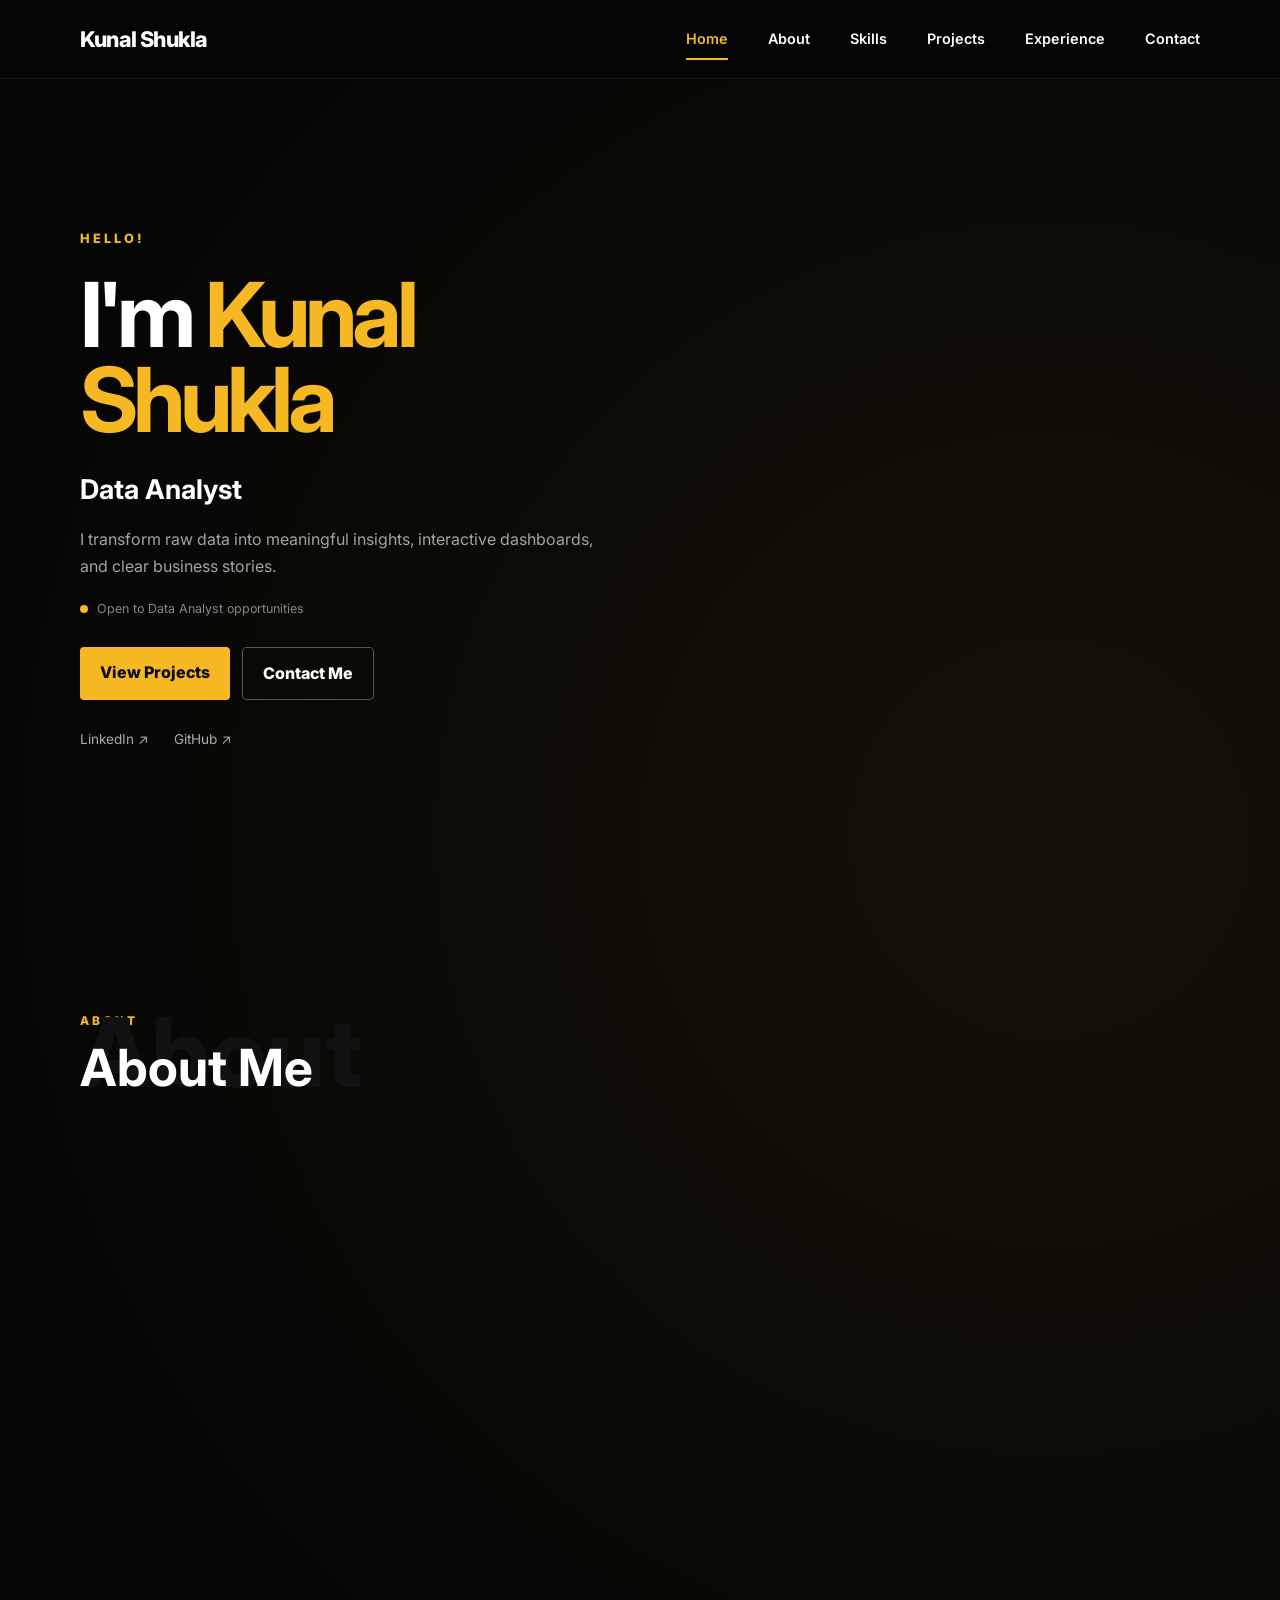
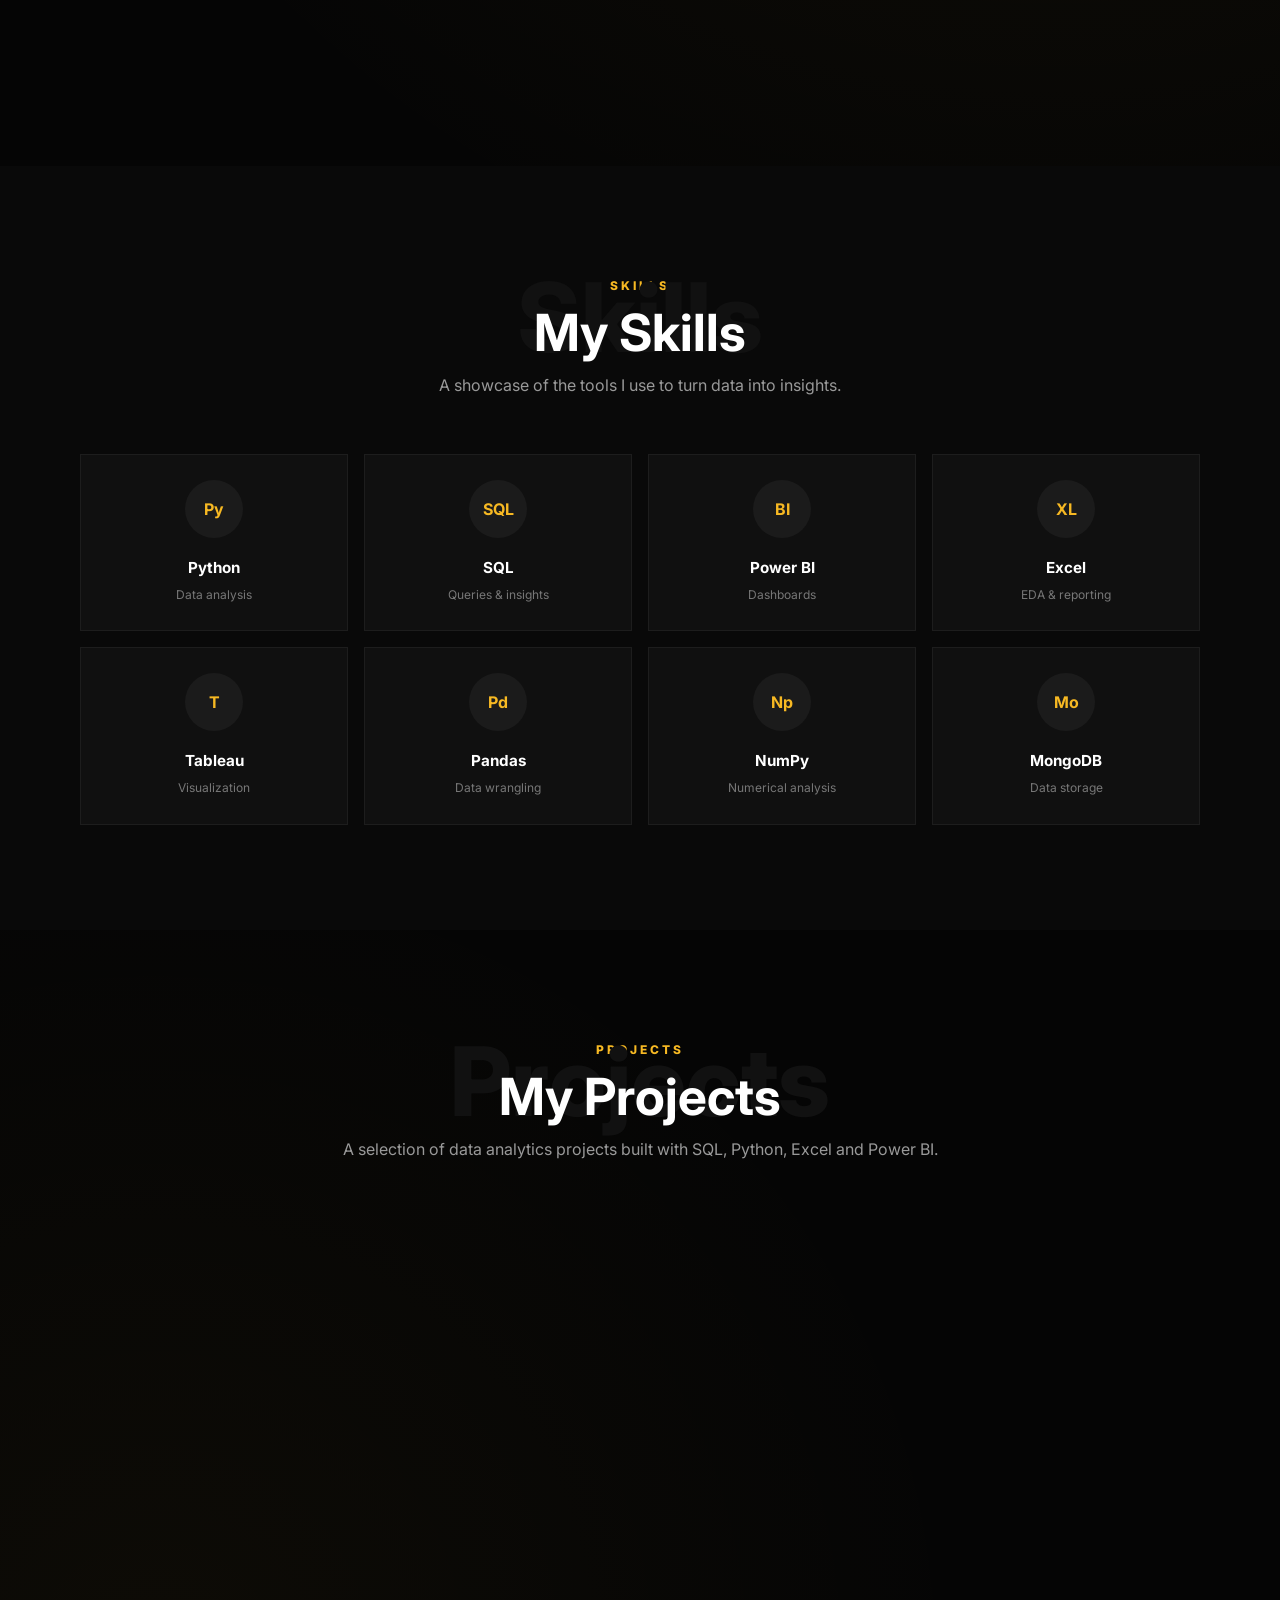
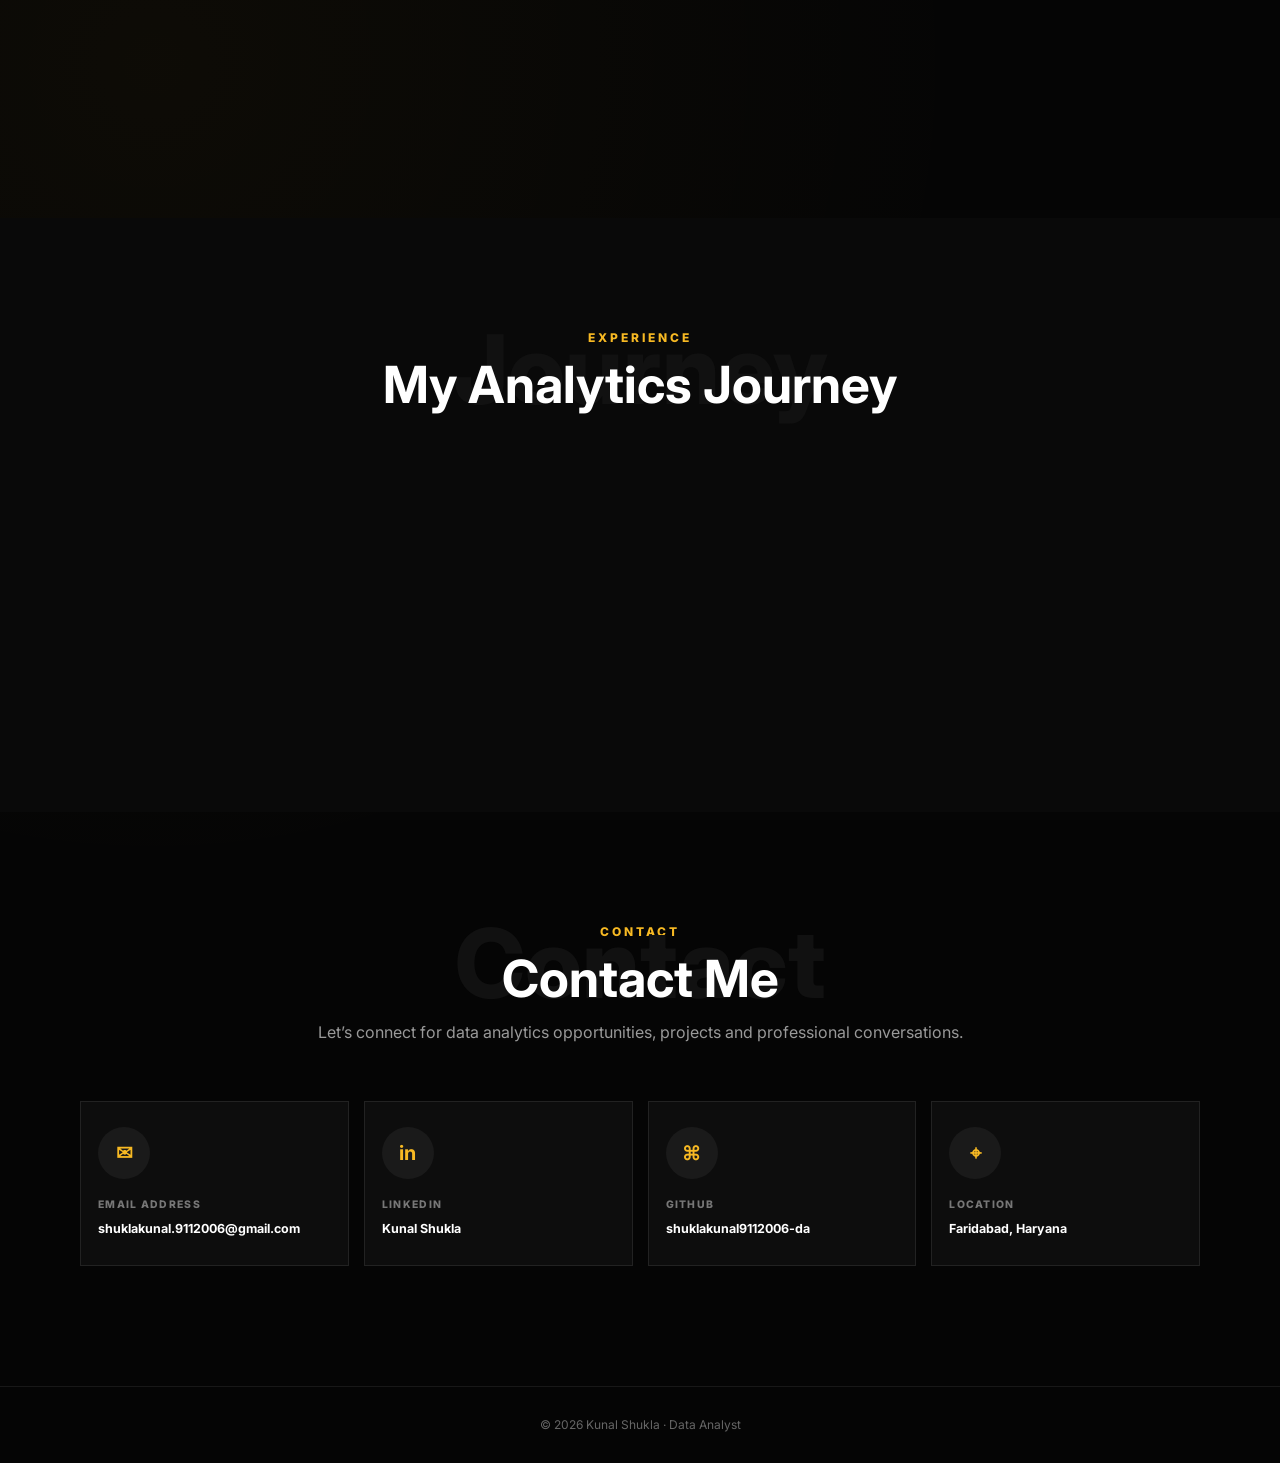
==== index.html @ 8d65b748 "Update index.html" ====
<!DOCTYPE html>
<html lang="en">
<head>
  <meta charset="UTF-8">
  <meta name="viewport" content="width=device-width, initial-scale=1.0">
  <meta name="description" content="Kunal Shukla — Data Analyst Portfolio">
  <title>Kunal Shukla | Data Analyst</title>
  <link rel="preconnect" href="https://fonts.googleapis.com">
  <link rel="preconnect" href="https://fonts.gstatic.com" crossorigin>
  <link href="https://fonts.googleapis.com/css2?family=Inter:wght@400;500;600;700;800&display=swap" rel="stylesheet">
  <link rel="stylesheet" href="style.css">
</head>
<body>
<header class="header">
  <div class="container nav">
    <a class="logo" href="#home">Kunal Shukla</a>
    <button class="menu" aria-label="Open navigation">☰</button>
    <nav class="nav-links">
      <a class="active" href="#home">Home</a>
      <a href="#about">About</a>
      <a href="#skills">Skills</a>
      <a href="#projects">Projects</a>
      <a href="#experience">Experience</a>
      <a href="#contact">Contact</a>
    </nav>
  </div>
</header>

<main>
<section id="home" class="hero">
  <div class="container hero-grid">
    <div class="hero-copy reveal">
      <p class="hello">HELLO!</p>
      <h1>I'm <span>Kunal<br>Shukla</span></h1>
      <h2>Data Analyst</h2>
      <p class="hero-text">I transform raw data into meaningful insights, interactive dashboards, and clear business stories.</p><div class="availability"><i></i> Open to Data Analyst opportunities</div>
      <div class="buttons">
        <a class="btn" href="#projects">View Projects</a>
        <a class="btn ghost" href="#contact">Contact Me</a>
      </div>
      <div class="quick-links">
        <a href="https://www.linkedin.com/in/kunal-shukla-data-analyst" target="_blank" rel="noopener">LinkedIn ↗</a>
        <a href="https://github.com/shuklakunal9112006-da" target="_blank" rel="noopener">GitHub ↗</a>
      </div>
    </div>
    <div class="hero-visual reveal" aria-label="Data analytics visual">
      <div class="analytics-board">
        <div class="board-top"><span>DATA INSIGHTS</span><b>2026</b></div>
        <div class="mini-kpis">
          <div><small>Projects</small><strong>03</strong></div>
          <div><small>Tools</small><strong>08+</strong></div>
          <div><small>Focus</small><strong>Data</strong></div>
        </div>
        <div class="chart-area">
          <div class="bars"><i style="height:42%"></i><i style="height:62%"></i><i style="height:50%"></i><i style="height:78%"></i><i style="height:92%"></i><i style="height:70%"></i></div>
          <div class="line-chart"><span></span><span></span><span></span><span></span><span></span></div>
        </div>
        <div class="board-footer"><span>SQL</span><span>Power BI</span><span>Python</span><span>Excel</span></div>
      </div>
      <div class="floating-card card-sql"><b>SQL</b><small>Analysis</small></div>
      <div class="floating-card card-bi"><b>Power BI</b><small>Dashboards</small></div>
      <div class="floating-card card-python"><b>Python</b><small>Pandas</small></div>
    </div>
  </div>
</section>



<section id="about" class="section about">
  <div class="container">
    <div class="section-title">
      <span>ABOUT</span>
      <h2>About Me</h2>
      <div class="ghost-title">About</div>
    </div>
    <div class="about-grid">
      <div class="about-photo reveal"><img src="profile.jpg" alt="Kunal Shukla"></div>
      <div class="about-copy reveal">
        <p>I’m a <strong>Data Analyst</strong> who enjoys digging into datasets, finding patterns, and turning numbers into clear, meaningful stories.</p>
        <p>I work with <strong>Python, SQL, Excel, Power BI and Tableau</strong> to clean data, perform analysis, build dashboards, and communicate insights.</p>
        <p>I’m currently pursuing a <strong>BCA from IGNOU</strong> and strengthening my analytics skills through practical projects, internship work, and continuous learning.</p>
        <div class="about-stats">
          <div><strong>8+</strong><span>Analytics Tools</span></div>
          <div><strong>3</strong><span>Featured Projects</span></div>
          <div><strong>2025</strong><span>BCA Started</span></div>
        </div>
      </div>
    </div>
  </div>
</section>

<section id="skills" class="section dark-section">
  <div class="container">
    <div class="section-title center">
      <span>SKILLS</span>
      <h2>My Skills</h2>
      <div class="ghost-title">Skills</div>
      <p>A showcase of the tools I use to turn data into insights.</p>
    </div>
    <div class="skills-grid">
      <div class="skill"><b>Py</b><h3>Python</h3><p>Data analysis</p></div>
      <div class="skill"><b>SQL</b><h3>SQL</h3><p>Queries & insights</p></div>
      <div class="skill"><b>BI</b><h3>Power BI</h3><p>Dashboards</p></div>
      <div class="skill"><b>XL</b><h3>Excel</h3><p>EDA & reporting</p></div>
      <div class="skill"><b>T</b><h3>Tableau</h3><p>Visualization</p></div>
      <div class="skill"><b>Pd</b><h3>Pandas</h3><p>Data wrangling</p></div>
      <div class="skill"><b>Np</b><h3>NumPy</h3><p>Numerical analysis</p></div>
      <div class="skill"><b>Mo</b><h3>MongoDB</h3><p>Data storage</p></div>
    </div>
  </div>
</section>



<section id="projects" class="section projects">
  <div class="container">
    <div class="section-title center">
      <span>PROJECTS</span>
      <h2>My Projects</h2>
      <div class="ghost-title">Projects</div>
      <p>A selection of data analytics projects built with SQL, Python, Excel and Power BI.</p>
    </div>
    <div class="projects-grid">
      <article class="project reveal">
        <div class="project-number">01</div>
        <div class="project-thumb netflix"><span>NETFLIX<br><small>CONTENT ANALYTICS</small></span></div>
        <div class="project-content">
          <p class="project-type">POWER BI · PYTHON</p>
          <h3>Netflix Content Analytics Dashboard</h3>
          <p>Interactive dashboard exploring content types, genres, countries, release patterns and catalogue trends.</p>
          <div class="tags"><span>Power BI</span><span>Python</span><span>Pandas</span></div>
          <a href="https://github.com/shuklakunal9112006-da/Netflix-Content-Analytics" target="_blank" rel="noopener">View Project ↗</a>
        </div>
      </article>
      <article class="project reveal">
        <div class="project-number">02</div>
        <div class="project-thumb zomato"><span>ZOMATO<br><small>SQL ANALYSIS</small></span></div>
        <div class="project-content">
          <p class="project-type">SQL · DATA ANALYSIS</p>
          <h3>Zomato SQL Data Analysis</h3>
          <p>Business-focused SQL analysis of restaurant data covering ratings, pricing, cuisines and other useful patterns.</p>
          <div class="tags"><span>SQL</span><span>MySQL</span><span>EDA</span></div>
          <a href="https://github.com/shuklakunal9112006-da/Zomato-SQL-Data-Analysis" target="_blank" rel="noopener">View Project ↗</a>
        </div>
      </article>
      <article class="project reveal">
        <div class="project-number">03</div>
        <div class="project-thumb anomaly"><span>ANOMALY<br><small>DETECTION SYSTEM</small></span></div>
        <div class="project-content">
          <p class="project-type">PYTHON · ANALYTICS</p>
          <h3>Business Anomaly Detection & Alert System</h3>
          <p>A practical analytics concept for identifying unusual business signals and highlighting areas that need investigation.</p>
          <div class="tags"><span>Python</span><span>Pandas</span><span>NumPy</span></div>
          <span class="coming">GitHub link coming soon</span>
        </div>
      </article>
    </div>
  </div>
</section>

<section id="experience" class="section experience">
  <div class="container">
    <div class="section-title center">
      <span>EXPERIENCE</span>
      <h2>My Analytics Journey</h2>
      <div class="ghost-title">Journey</div>
    </div>
    <div class="experience-card reveal">
      <div class="experience-top">
        <div>
          <p class="experience-label">DATA ANALYTICS INTERN · 2026</p>
          <h3>KultureHire</h3>
        </div>
        <span class="experience-badge">Internship</span>
      </div>
      <p>Worked on a Gen-Z career aspirations dataset and developed analysis outputs using Excel, pivot tables, SQL and executive dashboard techniques.</p>
      <div class="tags"><span>Data Cleaning</span><span>EDA</span><span>SQL</span><span>Excel</span><span>Dashboard</span></div>
    </div>
  </div>
</section>



<section id="contact" class="section contact">
  <div class="container">
    <div class="section-title center">
      <span>CONTACT</span>
      <h2>Contact Me</h2>
      <div class="ghost-title">Contact</div>
      <p>Let’s connect for data analytics opportunities, projects and professional conversations.</p>
    </div>
    <div class="contact-grid">
      <a class="contact-card" href="mailto:shuklakunal.9112006@gmail.com"><b>✉</b><span>EMAIL ADDRESS</span><strong>shuklakunal.9112006@gmail.com</strong></a>
      <a class="contact-card" href="https://www.linkedin.com/in/kunal-shukla-data-analyst" target="_blank" rel="noopener"><b>in</b><span>LINKEDIN</span><strong>Kunal Shukla</strong></a>
      <a class="contact-card" href="https://github.com/shuklakunal9112006-da" target="_blank" rel="noopener"><b>⌘</b><span>GITHUB</span><strong>shuklakunal9112006-da</strong></a>
      <div class="contact-card"><b>⌖</b><span>LOCATION</span><strong>Faridabad, Haryana</strong></div>
    </div>
  </div>
</section>
</main>

<footer><div class="container">© 2026 Kunal Shukla · Data Analyst</div></footer>
<script src="script.js"></script>
</body>
</html>
---- style.css ----
*{box-sizing:border-box;margin:0;padding:0}
:root{--black:#050505;--panel:#0d0d0d;--yellow:#f7b923;--white:#fff;--gray:#a3a3a3;--line:#242424;--max:1120px}
html{scroll-behavior:smooth}
body{font-family:Inter,Arial,sans-serif;background:var(--black);color:var(--white);line-height:1.7}
a{color:inherit;text-decoration:none}.container{width:min(92%,var(--max));margin:auto}
.header{position:sticky;top:0;z-index:50;background:rgba(5,5,5,.92);backdrop-filter:blur(12px);border-bottom:1px solid #151515}
.nav{height:78px;display:flex;align-items:center;justify-content:space-between}.logo{font-size:1.35rem;font-weight:800;letter-spacing:-.8px}.nav-links{display:flex;gap:40px;font-weight:600;font-size:.9rem}.nav-links a{padding:27px 0;position:relative}.nav-links a:hover,.nav-links a.active{color:var(--yellow)}.nav-links a.active:after{content:"";position:absolute;left:0;right:0;bottom:18px;height:2px;background:var(--yellow)}
.menu{display:none;background:none;color:#fff;border:0;font-size:1.6rem}
.hero{min-height:calc(100vh - 78px);display:flex;align-items:center;overflow:hidden}.hero-grid{display:grid;grid-template-columns:1fr 1fr;align-items:center;gap:55px}.hello{color:var(--yellow);letter-spacing:3px;font-weight:800;font-size:.8rem;margin-bottom:22px}.hero h1{font-size:clamp(3.5rem,7vw,6.4rem);line-height:.95;letter-spacing:-5px;margin-bottom:25px}.hero h1 span{color:var(--yellow)}.hero h2{font-size:1.7rem;margin-bottom:12px}.hero-text{color:var(--gray);max-width:550px;font-size:1rem}.buttons{display:flex;flex-wrap:wrap;gap:12px;margin:28px 0}.btn{background:var(--yellow);color:#080808;font-weight:800;padding:12px 20px;border-radius:4px}.btn.ghost{background:transparent;border:1px solid #555;color:#fff}.btn:hover{transform:translateY(-2px)}.quick-links{display:flex;gap:25px;color:#aaa;font-size:.85rem}.quick-links a:hover{color:var(--yellow)}
.hero-photo{position:relative;display:flex;justify-content:center}.photo-wrap{width:min(430px,85vw);height:550px;overflow:hidden;border-radius:3px;background:#161616;border:1px solid #222}.photo-wrap img{width:100%;height:100%;object-fit:cover;object-position:center top;filter:saturate(.95)}.data-badge{position:absolute;background:#161616;border:1px solid #333;padding:13px 18px;font-weight:800;color:var(--yellow);box-shadow:0 12px 30px #000;font-size:.9rem}.data-badge small{color:#bbb;font-weight:500}.badge-one{left:2%;bottom:13%}.badge-two{right:2%;top:13%}
.section{padding:105px 0}.dark-section{background:#090909}.section-title{position:relative;margin-bottom:55px}.section-title>span{font-size:.75rem;letter-spacing:3px;font-weight:800;color:var(--yellow)}.section-title h2{font-size:clamp(2.2rem,4vw,3.4rem);line-height:1.1;position:relative;z-index:2;margin-top:6px}.section-title p{color:#999;max-width:700px;margin:12px auto 0}.ghost-title{position:absolute;left:0;top:8px;font-size:6rem;line-height:.8;font-weight:800;color:#111;z-index:1;user-select:none}.center{text-align:center}.center .ghost-title{left:50%;transform:translateX(-50%)}
.about-grid{display:grid;grid-template-columns:430px 1fr;gap:75px;align-items:center}.about-photo{height:510px;overflow:hidden;background:#111;border:1px solid #222}.about-photo img{width:100%;height:100%;object-fit:cover;object-position:center top}.about-copy p{color:#aaa;margin-bottom:19px;font-size:1rem}.about-copy strong{color:#fff}.about-stats{display:flex;gap:15px;margin-top:30px}.about-stats div{border-left:2px solid var(--yellow);padding:4px 20px}.about-stats strong{display:block;font-size:1.6rem;color:var(--yellow)}.about-stats span{font-size:.72rem;color:#999}
.skills-grid{display:grid;grid-template-columns:repeat(4,1fr);gap:16px}.skill{background:#101010;border:1px solid #1d1d1d;padding:25px 18px;text-align:center;transition:.2s}.skill:hover{border-color:var(--yellow);transform:translateY(-4px)}.skill b{display:grid;place-items:center;width:58px;height:58px;margin:0 auto 17px;background:#1b1b1b;border-radius:50%;color:var(--yellow);font-size:1rem}.skill h3{font-size:.95rem}.skill p{color:#777;font-size:.75rem;margin-top:4px}
.projects-grid{display:grid;grid-template-columns:repeat(3,1fr);gap:22px}.project{background:#0c0c0c;border:1px solid #202020;position:relative;overflow:hidden;transition:.2s}.project:hover{border-color:#444;transform:translateY(-5px)}.project-number{position:absolute;z-index:2;right:14px;top:12px;color:#ddd;font-weight:800;font-size:.75rem}.project-thumb{height:205px;display:grid;place-items:center;text-align:center;font-size:1.5rem;font-weight:800;letter-spacing:2px}.project-thumb small{font-size:.65rem;letter-spacing:1px}.netflix{background:linear-gradient(135deg,#181818,#5b5b5b)}.zomato{background:linear-gradient(135deg,#252525,#777)}.anomaly{background:linear-gradient(135deg,#111,#444)}.project-content{padding:24px}.project-type{font-size:.65rem;color:var(--yellow);letter-spacing:1.5px;font-weight:800}.project-content h3{font-size:1.15rem;line-height:1.35;margin:8px 0}.project-content>p:not(.project-type){font-size:.82rem;color:#999}.tags{display:flex;gap:7px;flex-wrap:wrap;margin:17px 0}.tags span{font-size:.65rem;border:1px solid #333;color:#bbb;padding:4px 8px}.project-content>a,.coming{font-size:.8rem;font-weight:800;color:var(--yellow)}.coming{color:#777}
.narrow{max-width:850px}.experience{background:#090909}.experience-card{border:1px solid #242424;background:#0d0d0d;padding:30px}.experience-top{display:flex;justify-content:space-between;align-items:flex-start;gap:20px}.experience-label{color:var(--yellow);font-size:.68rem;letter-spacing:1.5px;font-weight:800;margin:0}.experience-card h3{font-size:1.6rem;margin:12px 0 5px}.experience-card p{color:#999}.experience-badge{color:var(--yellow);border:1px solid #4a3b16;padding:7px 11px;font-size:.68rem;font-weight:800;white-space:nowrap}.experience-card .tags{margin-bottom:0}
.contact{padding-bottom:120px}.contact-grid{display:grid;grid-template-columns:repeat(4,1fr);gap:15px}.contact-card{background:#0d0d0d;border:1px solid #222;padding:25px 17px;min-height:155px}.contact-card:hover{border-color:var(--yellow)}.contact-card b{display:grid;place-items:center;width:52px;height:52px;border-radius:50%;background:#1a1a1a;color:var(--yellow);font-size:1.25rem;margin-bottom:17px}.contact-card span{display:block;font-size:.65rem;letter-spacing:1.3px;color:#777;font-weight:800}.contact-card strong{display:block;font-size:.78rem;margin-top:5px;word-break:break-word}
footer{border-top:1px solid #181818;padding:28px 0;color:#666;font-size:.75rem;text-align:center}
.reveal{opacity:0;transform:translateY(18px);transition:.6s ease}.reveal.show{opacity:1;transform:none}
@media(max-width:900px){.nav-links{display:none}.menu{display:block}.nav.open .nav-links{display:flex;position:absolute;left:4%;right:4%;top:78px;background:#0b0b0b;border:1px solid #222;padding:18px;flex-direction:column;gap:10px}.nav.open .nav-links a{padding:5px}.nav.open .nav-links a.active:after{display:none}.hero-grid,.about-grid{grid-template-columns:1fr;gap:45px}.hero{padding:65px 0}.hero-photo{order:-1}.photo-wrap{height:470px;width:350px}.skills-grid{grid-template-columns:repeat(2,1fr)}.projects-grid{grid-template-columns:1fr}.contact-grid{grid-template-columns:repeat(2,1fr)}.about-photo{max-width:430px}}
@media(max-width:520px){.section{padding:75px 0}.hero h1{font-size:3.6rem;letter-spacing:-3px}.photo-wrap{width:100%;height:430px}.data-badge{display:none}.skills-grid{grid-template-columns:1fr 1fr}.contact-grid{grid-template-columns:1fr}.ghost-title{font-size:4rem}.about-stats{gap:4px}.about-stats div{padding:4px 10px}}


/* ===== Professional motion & animation ===== */
body{
  background:
    radial-gradient(circle at 82% 18%, rgba(247,185,35,.07), transparent 28%),
    radial-gradient(circle at 12% 70%, rgba(247,185,35,.035), transparent 24%),
    var(--black);
}
body:before{
  content:"";
  position:fixed;
  inset:0;
  pointer-events:none;
  z-index:-1;
  opacity:.18;
  background-image:linear-gradient(rgba(255,255,255,.018) 1px,transparent 1px),
                   linear-gradient(90deg,rgba(255,255,255,.018) 1px,transparent 1px);
  background-size:55px 55px;
  mask-image:linear-gradient(to bottom,black,transparent 80%);
}
.header{transition:box-shadow .35s ease,background .35s ease}
.header.scrolled{box-shadow:0 8px 35px rgba(0,0,0,.35);background:rgba(5,5,5,.97)}
.logo{transition:transform .25s ease,color .25s ease}
.logo:hover{color:var(--yellow);transform:translateY(-1px)}

.hero-copy{animation:heroIn .85s cubic-bezier(.2,.7,.2,1) both}
.hero-photo{animation:heroPhotoIn 1s .12s cubic-bezier(.2,.7,.2,1) both}
.photo-wrap{
  box-shadow:0 0 0 1px rgba(247,185,35,.03),0 30px 80px rgba(0,0,0,.5);
  animation:photoFloat 6s ease-in-out infinite;
}
.photo-wrap:after{
  content:"";
  position:absolute;
  inset:0;
  pointer-events:none;
  background:linear-gradient(115deg,transparent 35%,rgba(255,255,255,.08) 48%,transparent 61%);
  transform:translateX(-120%);
  animation:photoShine 7s ease-in-out infinite;
}
.hero-photo{position:relative}
.data-badge{animation:badgeFloat 4s ease-in-out infinite}
.badge-two{animation-delay:-1.8s}

.btn{transition:transform .25s ease,box-shadow .25s ease,background .25s ease}
.btn:hover{box-shadow:0 12px 30px rgba(247,185,35,.16);transform:translateY(-3px)}
.btn.ghost:hover{box-shadow:none;border-color:var(--yellow);color:var(--yellow)}

.section-title h2{transition:letter-spacing .35s ease}
.section:hover .section-title h2{letter-spacing:.2px}
.ghost-title{transition:transform .7s ease,opacity .7s ease}
.section:hover .ghost-title{transform:translateX(7px)}
.center .ghost-title{transition:transform .7s ease,opacity .7s ease}
.center:hover .ghost-title{transform:translateX(-50%) scale(1.025)}

.skill,.project,.contact-card,.experience-card{
  transition:transform .3s cubic-bezier(.2,.7,.2,1),border-color .3s ease,box-shadow .3s ease;
}
.skill:hover,.project:hover,.contact-card:hover{
  box-shadow:0 18px 45px rgba(0,0,0,.28);
}
.skill b{
  transition:transform .3s ease,background .3s ease;
}
.skill:hover b{transform:rotate(-5deg) scale(1.08);background:#202020}
.project-thumb{position:relative;overflow:hidden}
.project-thumb:after{
  content:"";
  position:absolute;
  top:0;left:-80%;width:45%;height:100%;
  background:linear-gradient(90deg,transparent,rgba(255,255,255,.08),transparent);
  transform:skewX(-18deg);
  transition:left .7s ease;
}
.project:hover .project-thumb:after{left:135%}
.tags span{transition:border-color .25s ease,color .25s ease,transform .25s ease}
.project:hover .tags span{border-color:#555;color:#fff}
.contact-card b{transition:transform .3s ease,background .3s ease}
.contact-card:hover b{transform:translateY(-4px) scale(1.06);background:#222}

.quick-links a{transition:color .25s ease,transform .25s ease}
.quick-links a:hover{transform:translateY(-2px)}

@keyframes heroIn{
  from{opacity:0;transform:translateY(28px)}
  to{opacity:1;transform:translateY(0)}
}
@keyframes heroPhotoIn{
  from{opacity:0;transform:translateX(35px) scale(.97)}
  to{opacity:1;transform:translateX(0) scale(1)}
}
@keyframes photoFloat{
  0%,100%{transform:translateY(0)}
  50%{transform:translateY(-8px)}
}
@keyframes photoShine{
  0%,65%{transform:translateX(-120%)}
  78%,100%{transform:translateX(250%)}
}
@keyframes badgeFloat{
  0%,100%{transform:translateY(0)}
  50%{transform:translateY(-10px)}
}
@media (prefers-reduced-motion:reduce){
  *,*:before,*:after{animation:none!important;transition:none!important;scroll-behavior:auto!important}
}

.availability{display:flex;align-items:center;gap:9px;color:#888;font-size:.78rem;margin-top:18px}
.availability i{display:block;width:8px;height:8px;border-radius:50%;background:var(--yellow);box-shadow:0 0 0 0 rgba(247,185,35,.45);animation:pulse 2s infinite}
@keyframes pulse{0%{box-shadow:0 0 0 0 rgba(247,185,35,.45)}70%{box-shadow:0 0 0 8px rgba(247,185,35,0)}100%{box-shadow:0 0 0 0 rgba(247,185,35,0)}}

/* ===== Home: no profile photo; premium analytics visual ===== */
.hero-visual{position:relative;min-height:560px;display:flex;align-items:center;justify-content:center}
.analytics-board{position:relative;width:min(500px,92%);padding:25px;border:1px solid #292929;border-radius:12px;background:linear-gradient(145deg,#141414,#0b0b0b);box-shadow:0 35px 90px rgba(0,0,0,.45);overflow:hidden}
.analytics-board:before{content:"";position:absolute;width:260px;height:260px;border-radius:50%;background:rgba(247,185,35,.06);filter:blur(35px);right:-90px;top:-110px}
.board-top{display:flex;justify-content:space-between;align-items:center;color:#888;font-size:.68rem;letter-spacing:2px;font-weight:800;margin-bottom:20px}.board-top b{color:var(--yellow);font-size:.7rem}
.mini-kpis{display:grid;grid-template-columns:repeat(3,1fr);gap:10px}.mini-kpis div{background:#111;border:1px solid #252525;padding:15px;border-radius:7px}.mini-kpis small{display:block;color:#777;font-size:.62rem;margin-bottom:7px}.mini-kpis strong{font-size:1.2rem;color:#fff}
.chart-area{height:230px;margin:18px 0;border:1px solid #222;border-radius:8px;background:repeating-linear-gradient(to bottom,transparent 0,transparent 44px,rgba(255,255,255,.045) 45px);position:relative;display:flex;align-items:flex-end;padding:25px 28px;gap:13px;overflow:hidden}.bars{height:100%;width:100%;display:flex;align-items:flex-end;gap:15px}.bars i{display:block;flex:1;min-width:12px;background:linear-gradient(to top,#9b7100,var(--yellow));border-radius:4px 4px 0 0;opacity:.88;animation:barRise 1.1s cubic-bezier(.2,.7,.2,1) both}.bars i:nth-child(2){animation-delay:.08s}.bars i:nth-child(3){animation-delay:.16s}.bars i:nth-child(4){animation-delay:.24s}.bars i:nth-child(5){animation-delay:.32s}.bars i:nth-child(6){animation-delay:.4s}
.line-chart{position:absolute;inset:28px 25px;pointer-events:none}.line-chart:before{content:"";position:absolute;left:0;right:0;top:32%;height:2px;background:linear-gradient(90deg,transparent,var(--yellow),transparent);transform:rotate(-8deg);transform-origin:left;opacity:.8}.line-chart span{position:absolute;width:7px;height:7px;background:var(--yellow);border-radius:50%;box-shadow:0 0 14px rgba(247,185,35,.35)}.line-chart span:nth-child(1){left:10%;top:65%}.line-chart span:nth-child(2){left:30%;top:49%}.line-chart span:nth-child(3){left:48%;top:54%}.line-chart span:nth-child(4){left:70%;top:25%}.line-chart span:nth-child(5){left:89%;top:18%}
.board-footer{display:flex;gap:8px;flex-wrap:wrap}.board-footer span{padding:7px 10px;border:1px solid #292929;border-radius:20px;color:#aaa;font-size:.65rem}.board-footer span:first-child{color:var(--yellow);border-color:#4a3b16}
.floating-card{position:absolute;background:#151515;border:1px solid #333;border-radius:7px;padding:12px 15px;box-shadow:0 18px 40px rgba(0,0,0,.45);animation:badgeFloat 4.5s ease-in-out infinite}.floating-card b{display:block;color:var(--yellow);font-size:.76rem}.floating-card small{color:#aaa;font-size:.62rem}.card-sql{left:1%;bottom:18%}.card-bi{right:0;top:16%;animation-delay:-1.5s}.card-python{left:8%;top:10%;animation-delay:-3s}
@keyframes barRise{from{transform:scaleY(0);transform-origin:bottom;opacity:0}to{transform:scaleY(1);transform-origin:bottom;opacity:.88}}

/* Experience is intentionally near the top of the page */
.experience{background:#090909}
@media(max-width:900px){.hero-visual{min-height:460px}.analytics-board{width:92%}.card-python{left:0}.card-sql{left:0}.card-bi{right:0}.nav-links{max-height:70vh;overflow:auto}}
@media(max-width:520px){.hero-visual{min-height:390px}.analytics-board{padding:16px}.chart-area{height:170px;padding:18px}.floating-card{display:none}.mini-kpis div{padding:11px}.mini-kpis strong{font-size:1rem}}

.skip-link{position:fixed;left:-9999px;top:12px;z-index:100;color:#080808;background:var(--yellow);padding:10px 14px;font-weight:800;border-radius:4px}
.skip-link:focus{left:12px}
html{scroll-behavior:smooth;scroll-padding-top:90px}
@media(max-width:520px){.experience-top{flex-direction:column}.experience-badge{align-self:flex-start}}
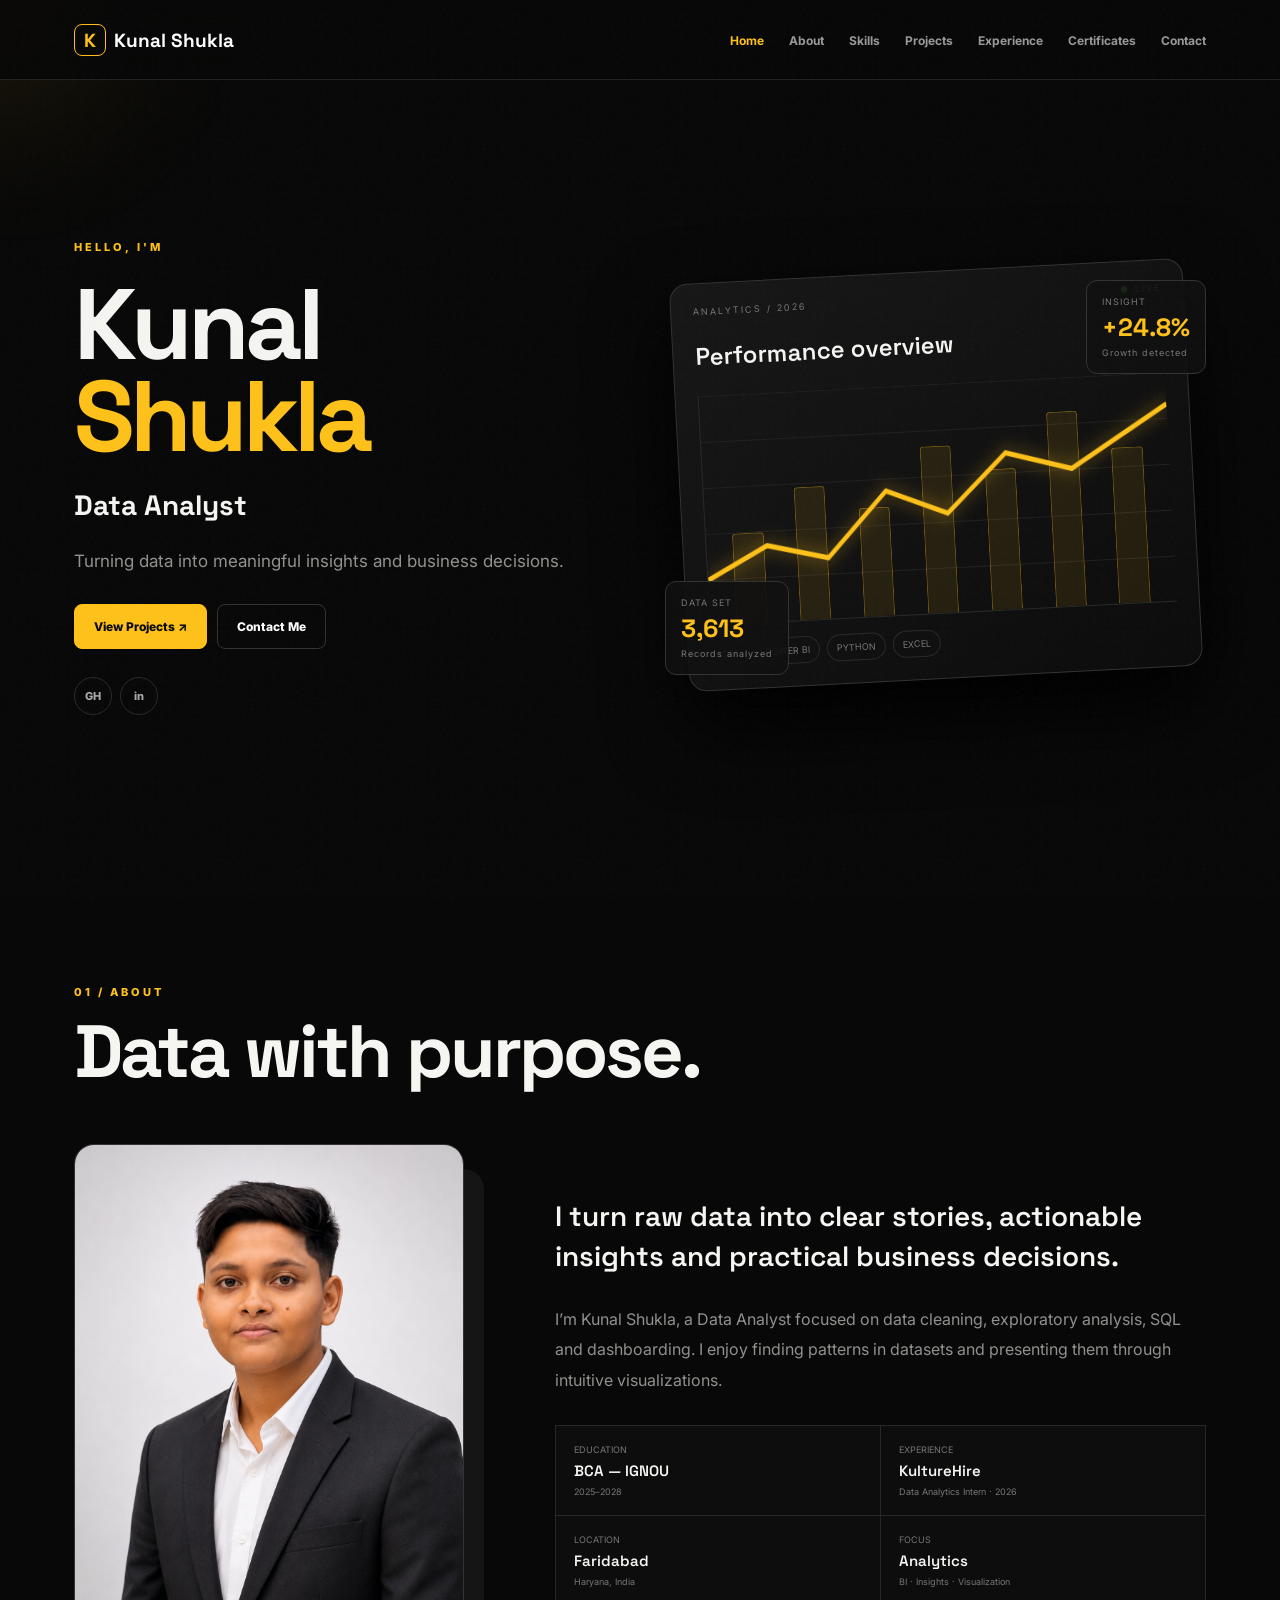
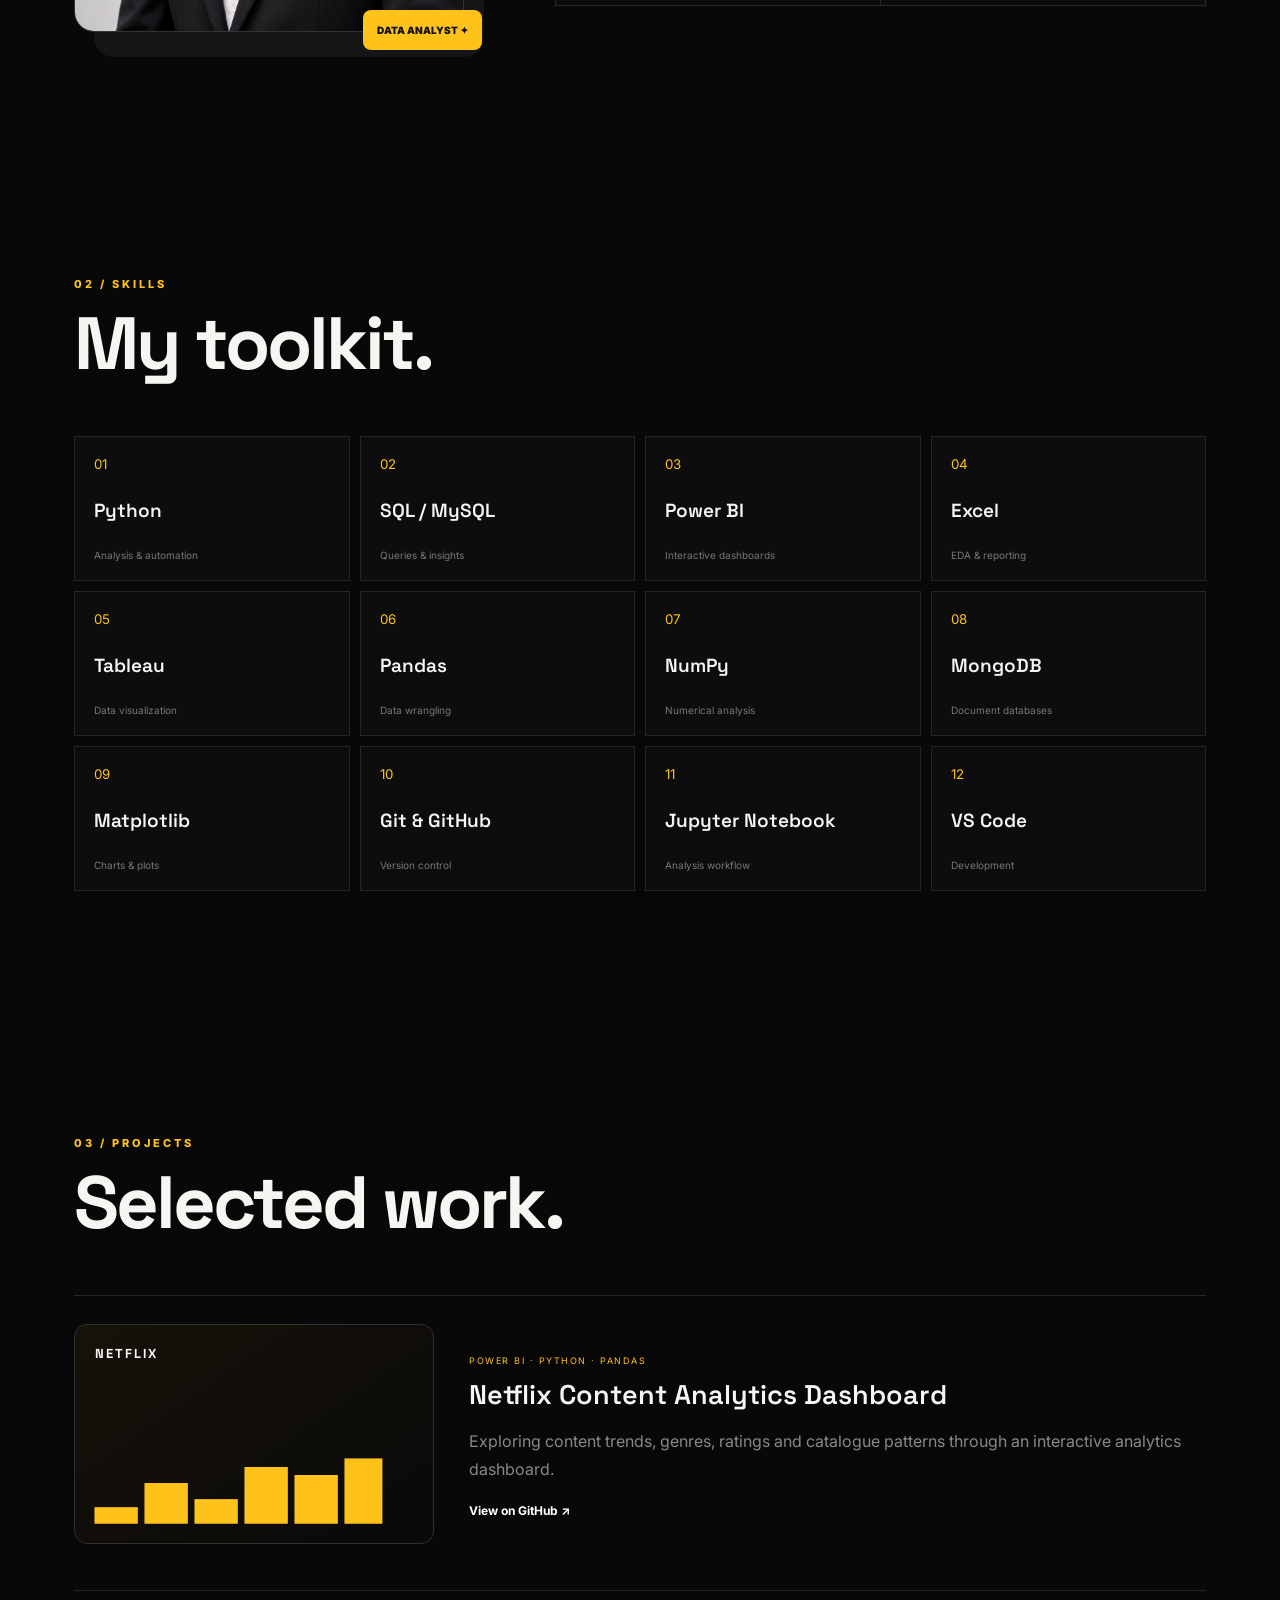
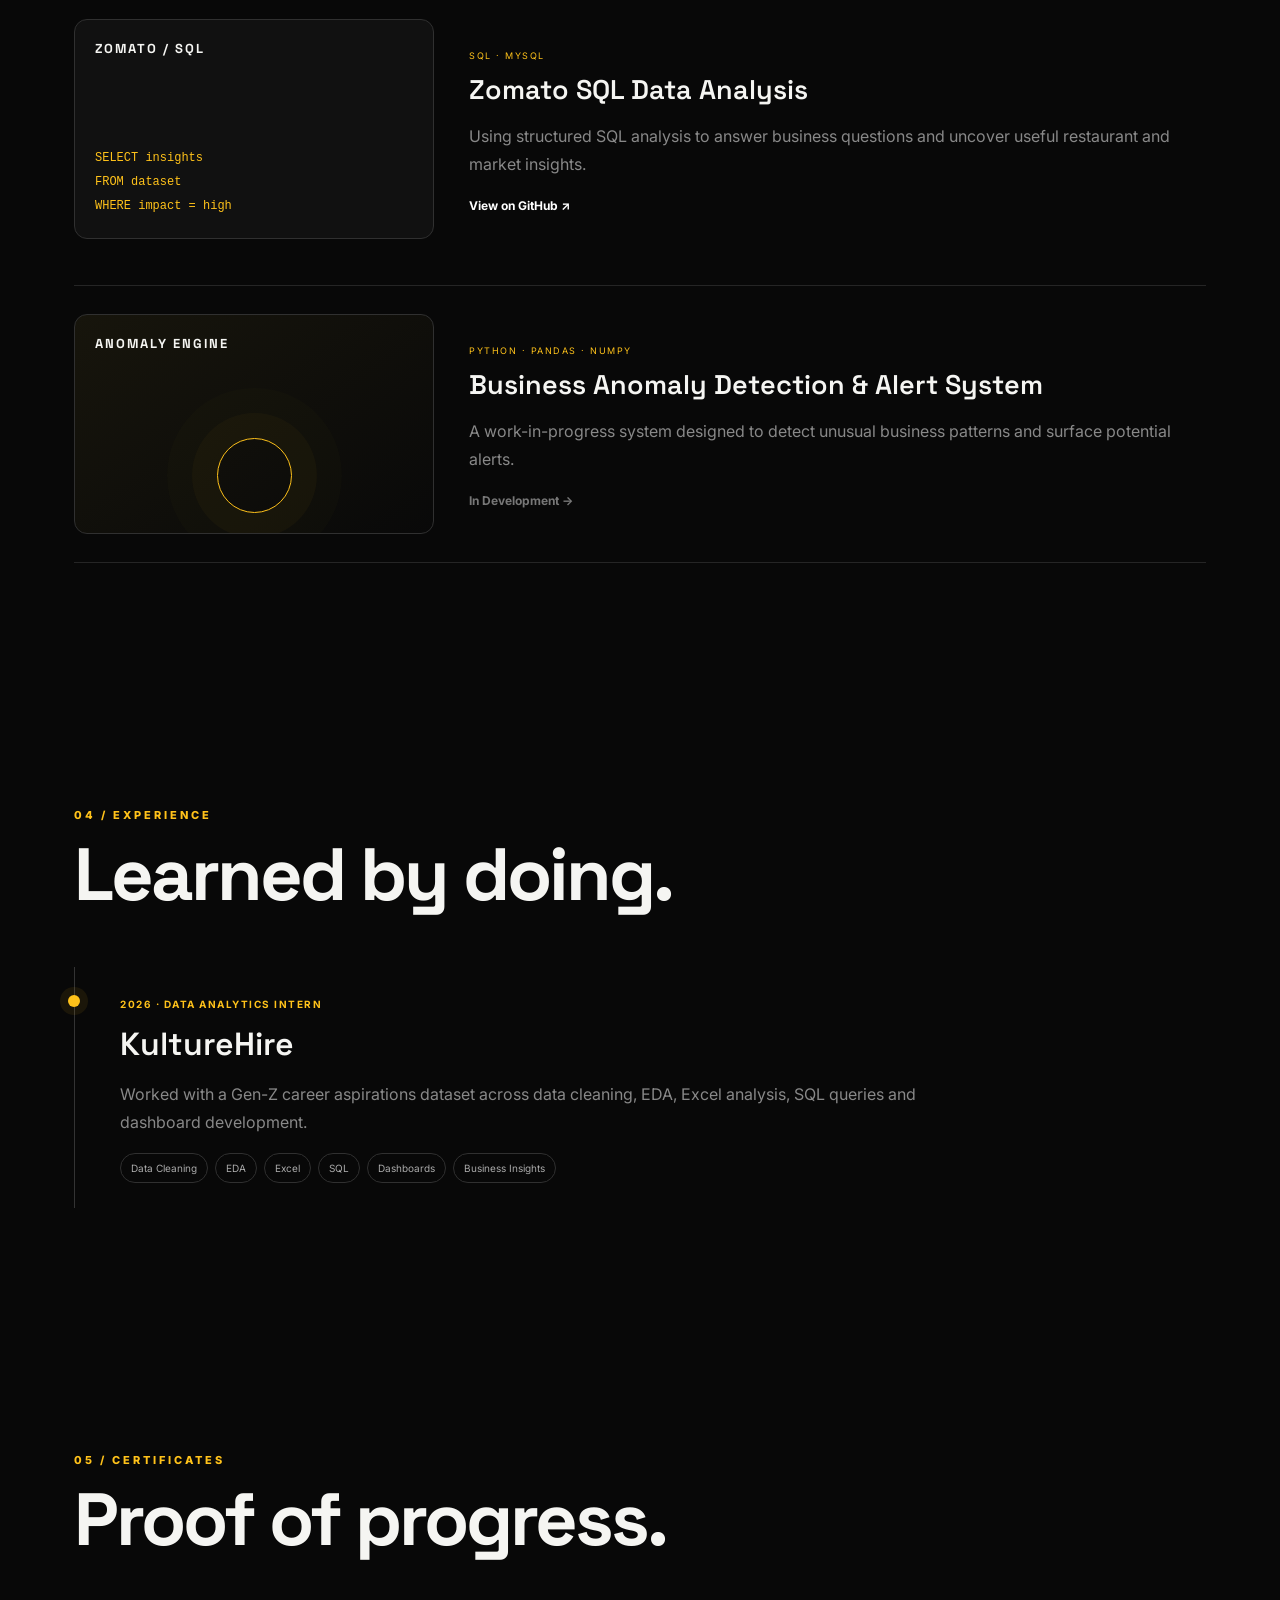
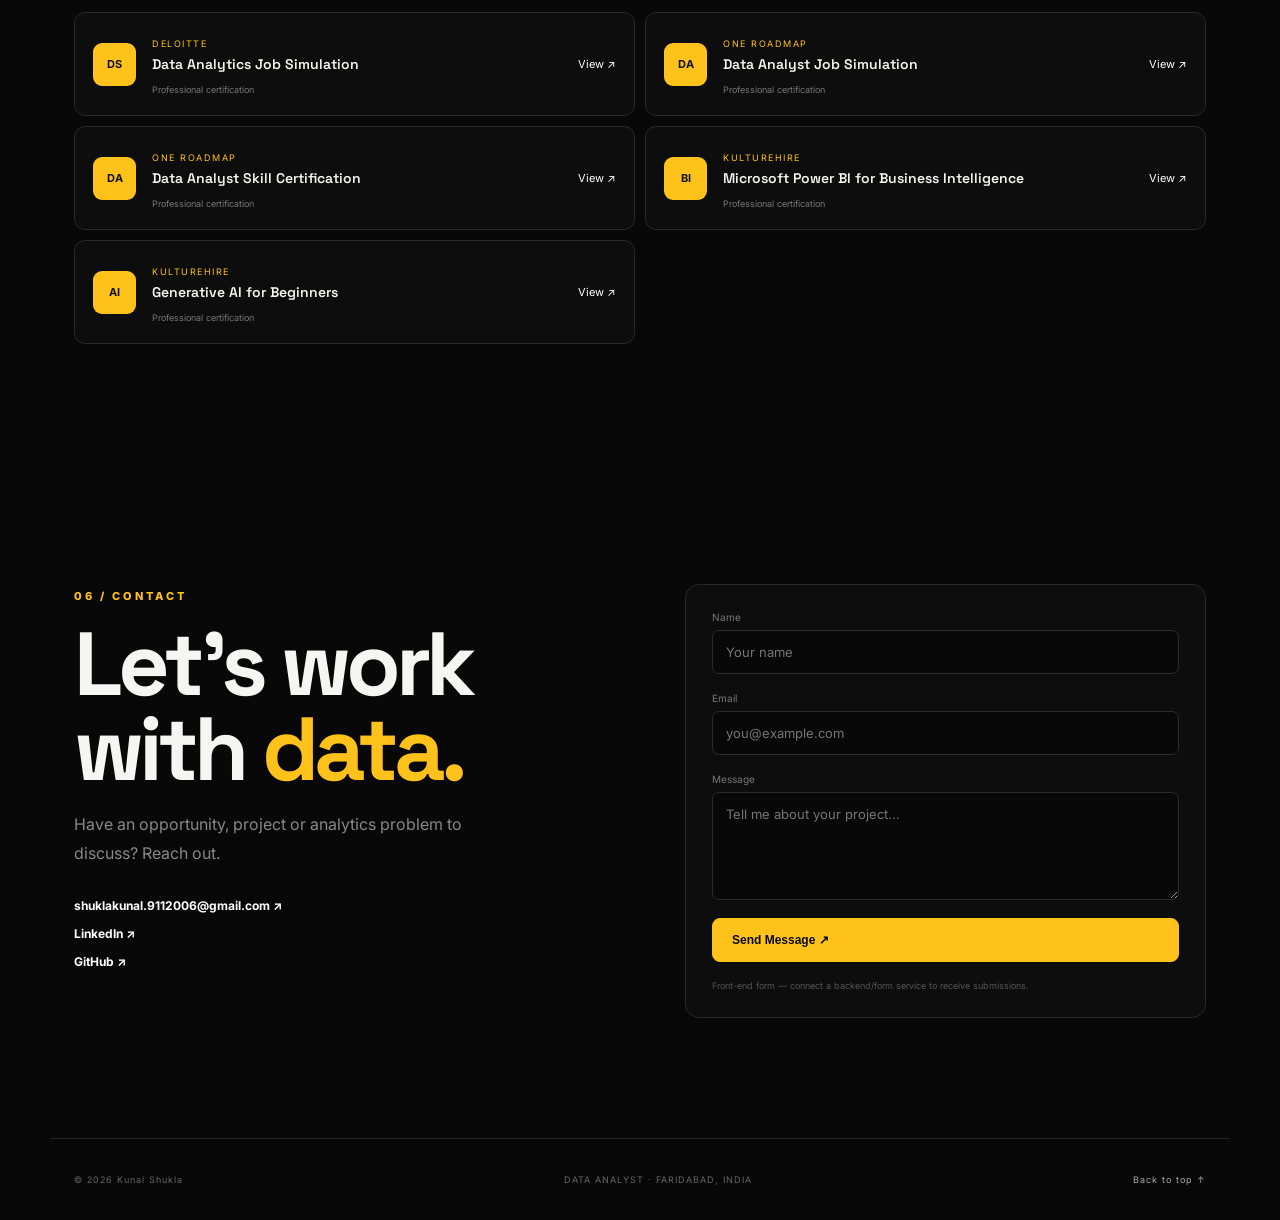
==== commit ff7c368d: "Add files via upload" ====
--- a/index.html
+++ b/index.html
@@ -1,205 +1,22 @@
-<!DOCTYPE html>
-<html lang="en">
-<head>
-  <meta charset="UTF-8">
-  <meta name="viewport" content="width=device-width, initial-scale=1.0">
-  <meta name="description" content="Kunal Shukla — Data Analyst Portfolio">
-  <title>Kunal Shukla | Data Analyst</title>
-  <link rel="preconnect" href="https://fonts.googleapis.com">
-  <link rel="preconnect" href="https://fonts.gstatic.com" crossorigin>
-  <link href="https://fonts.googleapis.com/css2?family=Inter:wght@400;500;600;700;800&display=swap" rel="stylesheet">
-  <link rel="stylesheet" href="style.css">
-</head>
-<body>
-<header class="header">
-  <div class="container nav">
-    <a class="logo" href="#home">Kunal Shukla</a>
-    <button class="menu" aria-label="Open navigation">☰</button>
-    <nav class="nav-links">
-      <a class="active" href="#home">Home</a>
-      <a href="#about">About</a>
-      <a href="#skills">Skills</a>
-      <a href="#projects">Projects</a>
-      <a href="#experience">Experience</a>
-      <a href="#contact">Contact</a>
-    </nav>
-  </div>
-</header>
+<!doctype html><html lang="en"><head><meta charset="utf-8"><meta name="viewport" content="width=device-width,initial-scale=1"><meta name="description" content="Kunal Shukla — Data Analyst Portfolio"><meta property="og:title" content="Kunal Shukla | Data Analyst"><title>Kunal Shukla | Data Analyst</title><link rel="preconnect" href="https://fonts.googleapis.com"><link href="https://fonts.googleapis.com/css2?family=Inter:wght@400;500;600;700;800&family=Space+Grotesk:wght@500;600;700&display=swap" rel="stylesheet"><link rel="stylesheet" href="style.css"></head><body>
+<div class="grain"></div><div class="glow"></div>
+<header><a class="logo" href="#home"><b>K</b>Kunal Shukla</a><button class="menu">☰</button><nav><a class="active" href="#home">Home</a><a href="#about">About</a><a href="#skills">Skills</a><a href="#projects">Projects</a><a href="#experience">Experience</a><a href="#certificates">Certificates</a><a href="#contact">Contact</a></nav></header>
+<main>
+<section id="home" class="hero"><div class="heroText reveal"><small>HELLO, I'M</small><h1>Kunal <em>Shukla</em></h1><h2>Data Analyst</h2><p>Turning data into meaningful insights and business decisions.</p><div class="buttons"><a class="btn" href="#projects">View Projects ↗</a><a class="btn outline" href="#contact">Contact Me</a></div><div class="social"><a href="https://github.com/shuklakunal9112006-da" target="_blank">GH</a><a href="https://www.linkedin.com/in/kunal-shukla-data-analyst" target="_blank">in</a></div></div>
+<div class="visual reveal"><div class="card stat one"><small>INSIGHT</small><b>+24.8%</b><span>Growth detected</span></div><div class="dash"><div class="top">ANALYTICS / 2026 <i>● LIVE</i></div><h3>Performance overview</h3><div class="chart"><div class="bars"><i></i><i></i><i></i><i></i><i></i><i></i><i></i></div><svg viewBox="0 0 500 180" preserveAspectRatio="none"><polyline points="0,145 65,120 130,132 195,82 260,102 325,57 395,72 500,25"/></svg></div><div class="chips"><span>SQL</span><span>POWER BI</span><span>PYTHON</span><span>EXCEL</span></div></div><div class="card stat two"><small>DATA SET</small><b>3,613</b><span>Records analyzed</span></div></div></section>
 
-<main>
-<section id="home" class="hero">
-  <div class="container hero-grid">
-    <div class="hero-copy reveal">
-      <p class="hello">HELLO!</p>
-      <h1>I'm <span>Kunal<br>Shukla</span></h1>
-      <h2>Data Analyst</h2>
-      <p class="hero-text">I transform raw data into meaningful insights, interactive dashboards, and clear business stories.</p><div class="availability"><i></i> Open to Data Analyst opportunities</div>
-      <div class="buttons">
-        <a class="btn" href="#projects">View Projects</a>
-        <a class="btn ghost" href="#contact">Contact Me</a>
-      </div>
-      <div class="quick-links">
-        <a href="https://www.linkedin.com/in/kunal-shukla-data-analyst" target="_blank" rel="noopener">LinkedIn ↗</a>
-        <a href="https://github.com/shuklakunal9112006-da" target="_blank" rel="noopener">GitHub ↗</a>
-      </div>
-    </div>
-    <div class="hero-visual reveal" aria-label="Data analytics visual">
-      <div class="analytics-board">
-        <div class="board-top"><span>DATA INSIGHTS</span><b>2026</b></div>
-        <div class="mini-kpis">
-          <div><small>Projects</small><strong>03</strong></div>
-          <div><small>Tools</small><strong>08+</strong></div>
-          <div><small>Focus</small><strong>Data</strong></div>
-        </div>
-        <div class="chart-area">
-          <div class="bars"><i style="height:42%"></i><i style="height:62%"></i><i style="height:50%"></i><i style="height:78%"></i><i style="height:92%"></i><i style="height:70%"></i></div>
-          <div class="line-chart"><span></span><span></span><span></span><span></span><span></span></div>
-        </div>
-        <div class="board-footer"><span>SQL</span><span>Power BI</span><span>Python</span><span>Excel</span></div>
-      </div>
-      <div class="floating-card card-sql"><b>SQL</b><small>Analysis</small></div>
-      <div class="floating-card card-bi"><b>Power BI</b><small>Dashboards</small></div>
-      <div class="floating-card card-python"><b>Python</b><small>Pandas</small></div>
-    </div>
-  </div>
-</section>
+<section id="about" class="section"><div class="head reveal"><small>01 / ABOUT</small><h2>Data with purpose.</h2></div><div class="about"><div class="photo reveal"><img src="profile.jpg" alt="Kunal Shukla professional profile photo"><label>DATA ANALYST ✦</label></div><div class="copy reveal"><p class="lead">I turn raw data into clear stories, actionable insights and practical business decisions.</p><p>I’m Kunal Shukla, a Data Analyst focused on data cleaning, exploratory analysis, SQL and dashboarding. I enjoy finding patterns in datasets and presenting them through intuitive visualizations.</p><div class="info"><div><small>EDUCATION</small><b>BCA — IGNOU</b><span>2025–2028</span></div><div><small>EXPERIENCE</small><b>KultureHire</b><span>Data Analytics Intern · 2026</span></div><div><small>LOCATION</small><b>Faridabad</b><span>Haryana, India</span></div><div><small>FOCUS</small><b>Analytics</b><span>BI · Insights · Visualization</span></div></div></div></div></section>
 
+<section id="skills" class="section"><div class="head reveal"><small>02 / SKILLS</small><h2>My toolkit.</h2></div><div class="skills"><div class="skill reveal"><small>01</small><b>Python</b><span>Analysis & automation</span></div><div class="skill reveal"><small>02</small><b>SQL / MySQL</b><span>Queries & insights</span></div><div class="skill reveal"><small>03</small><b>Power BI</b><span>Interactive dashboards</span></div><div class="skill reveal"><small>04</small><b>Excel</b><span>EDA & reporting</span></div><div class="skill reveal"><small>05</small><b>Tableau</b><span>Data visualization</span></div><div class="skill reveal"><small>06</small><b>Pandas</b><span>Data wrangling</span></div><div class="skill reveal"><small>07</small><b>NumPy</b><span>Numerical analysis</span></div><div class="skill reveal"><small>08</small><b>MongoDB</b><span>Document databases</span></div><div class="skill reveal"><small>09</small><b>Matplotlib</b><span>Charts & plots</span></div><div class="skill reveal"><small>10</small><b>Git & GitHub</b><span>Version control</span></div><div class="skill reveal"><small>11</small><b>Jupyter Notebook</b><span>Analysis workflow</span></div><div class="skill reveal"><small>12</small><b>VS Code</b><span>Development</span></div></div></section>
 
+<section id="projects" class="section"><div class="head reveal"><small>03 / PROJECTS</small><h2>Selected work.</h2></div><div class="projects">
+<article class="project reveal"><div class="art net"><strong>NETFLIX</strong><div class="mini">▂▅▃▇▆▉</div></div><div><small>POWER BI · PYTHON · PANDAS</small><h3>Netflix Content Analytics Dashboard</h3><p>Exploring content trends, genres, ratings and catalogue patterns through an interactive analytics dashboard.</p><a href="https://github.com/shuklakunal9112006-da/Netflix-Content-Analytics" target="_blank">View on GitHub ↗</a></div></article>
+<article class="project reveal"><div class="art sql"><strong>ZOMATO / SQL</strong><code>SELECT insights<br>FROM dataset<br>WHERE impact = high</code></div><div><small>SQL · MYSQL</small><h3>Zomato SQL Data Analysis</h3><p>Using structured SQL analysis to answer business questions and uncover useful restaurant and market insights.</p><a href="https://github.com/shuklakunal9112006-da/Zomato-SQL-Data-Analysis" target="_blank">View on GitHub ↗</a></div></article>
+<article class="project reveal"><div class="art ano"><strong>ANOMALY ENGINE</strong><span class="ring"></span></div><div><small>PYTHON · PANDAS · NUMPY</small><h3>Business Anomaly Detection & Alert System</h3><p>A work-in-progress system designed to detect unusual business patterns and surface potential alerts.</p><a class="muted" href="#contact">In Development →</a></div></article>
+</div></section>
 
-<section id="about" class="section about">
-  <div class="container">
-    <div class="section-title">
-      <span>ABOUT</span>
-      <h2>About Me</h2>
-      <div class="ghost-title">About</div>
-    </div>
-    <div class="about-grid">
-      <div class="about-photo reveal"><img src="profile.jpg" alt="Kunal Shukla"></div>
-      <div class="about-copy reveal">
-        <p>I’m a <strong>Data Analyst</strong> who enjoys digging into datasets, finding patterns, and turning numbers into clear, meaningful stories.</p>
-        <p>I work with <strong>Python, SQL, Excel, Power BI and Tableau</strong> to clean data, perform analysis, build dashboards, and communicate insights.</p>
-        <p>I’m currently pursuing a <strong>BCA from IGNOU</strong> and strengthening my analytics skills through practical projects, internship work, and continuous learning.</p>
-        <div class="about-stats">
-          <div><strong>8+</strong><span>Analytics Tools</span></div>
-          <div><strong>3</strong><span>Featured Projects</span></div>
-          <div><strong>2025</strong><span>BCA Started</span></div>
-        </div>
-      </div>
-    </div>
-  </div>
-</section>
+<section id="experience" class="section"><div class="head reveal"><small>04 / EXPERIENCE</small><h2>Learned by doing.</h2></div><div class="timeline reveal"><b>2026 · DATA ANALYTICS INTERN</b><h3>KultureHire</h3><p>Worked with a Gen-Z career aspirations dataset across data cleaning, EDA, Excel analysis, SQL queries and dashboard development.</p><div class="tags"><i>Data Cleaning</i><i>EDA</i><i>Excel</i><i>SQL</i><i>Dashboards</i><i>Business Insights</i></div></div></section>
 
-<section id="skills" class="section dark-section">
-  <div class="container">
-    <div class="section-title center">
-      <span>SKILLS</span>
-      <h2>My Skills</h2>
-      <div class="ghost-title">Skills</div>
-      <p>A showcase of the tools I use to turn data into insights.</p>
-    </div>
-    <div class="skills-grid">
-      <div class="skill"><b>Py</b><h3>Python</h3><p>Data analysis</p></div>
-      <div class="skill"><b>SQL</b><h3>SQL</h3><p>Queries & insights</p></div>
-      <div class="skill"><b>BI</b><h3>Power BI</h3><p>Dashboards</p></div>
-      <div class="skill"><b>XL</b><h3>Excel</h3><p>EDA & reporting</p></div>
-      <div class="skill"><b>T</b><h3>Tableau</h3><p>Visualization</p></div>
-      <div class="skill"><b>Pd</b><h3>Pandas</h3><p>Data wrangling</p></div>
-      <div class="skill"><b>Np</b><h3>NumPy</h3><p>Numerical analysis</p></div>
-      <div class="skill"><b>Mo</b><h3>MongoDB</h3><p>Data storage</p></div>
-    </div>
-  </div>
-</section>
-
-
-
-<section id="projects" class="section projects">
-  <div class="container">
-    <div class="section-title center">
-      <span>PROJECTS</span>
-      <h2>My Projects</h2>
-      <div class="ghost-title">Projects</div>
-      <p>A selection of data analytics projects built with SQL, Python, Excel and Power BI.</p>
-    </div>
-    <div class="projects-grid">
-      <article class="project reveal">
-        <div class="project-number">01</div>
-        <div class="project-thumb netflix"><span>NETFLIX<br><small>CONTENT ANALYTICS</small></span></div>
-        <div class="project-content">
-          <p class="project-type">POWER BI · PYTHON</p>
-          <h3>Netflix Content Analytics Dashboard</h3>
-          <p>Interactive dashboard exploring content types, genres, countries, release patterns and catalogue trends.</p>
-          <div class="tags"><span>Power BI</span><span>Python</span><span>Pandas</span></div>
-          <a href="https://github.com/shuklakunal9112006-da/Netflix-Content-Analytics" target="_blank" rel="noopener">View Project ↗</a>
-        </div>
-      </article>
-      <article class="project reveal">
-        <div class="project-number">02</div>
-        <div class="project-thumb zomato"><span>ZOMATO<br><small>SQL ANALYSIS</small></span></div>
-        <div class="project-content">
-          <p class="project-type">SQL · DATA ANALYSIS</p>
-          <h3>Zomato SQL Data Analysis</h3>
-          <p>Business-focused SQL analysis of restaurant data covering ratings, pricing, cuisines and other useful patterns.</p>
-          <div class="tags"><span>SQL</span><span>MySQL</span><span>EDA</span></div>
-          <a href="https://github.com/shuklakunal9112006-da/Zomato-SQL-Data-Analysis" target="_blank" rel="noopener">View Project ↗</a>
-        </div>
-      </article>
-      <article class="project reveal">
-        <div class="project-number">03</div>
-        <div class="project-thumb anomaly"><span>ANOMALY<br><small>DETECTION SYSTEM</small></span></div>
-        <div class="project-content">
-          <p class="project-type">PYTHON · ANALYTICS</p>
-          <h3>Business Anomaly Detection & Alert System</h3>
-          <p>A practical analytics concept for identifying unusual business signals and highlighting areas that need investigation.</p>
-          <div class="tags"><span>Python</span><span>Pandas</span><span>NumPy</span></div>
-          <span class="coming">GitHub link coming soon</span>
-        </div>
-      </article>
-    </div>
-  </div>
-</section>
-
-<section id="experience" class="section experience">
-  <div class="container">
-    <div class="section-title center">
-      <span>EXPERIENCE</span>
-      <h2>My Analytics Journey</h2>
-      <div class="ghost-title">Journey</div>
-    </div>
-    <div class="experience-card reveal">
-      <div class="experience-top">
-        <div>
-          <p class="experience-label">DATA ANALYTICS INTERN · 2026</p>
-          <h3>KultureHire</h3>
-        </div>
-        <span class="experience-badge">Internship</span>
-      </div>
-      <p>Worked on a Gen-Z career aspirations dataset and developed analysis outputs using Excel, pivot tables, SQL and executive dashboard techniques.</p>
-      <div class="tags"><span>Data Cleaning</span><span>EDA</span><span>SQL</span><span>Excel</span><span>Dashboard</span></div>
-    </div>
-  </div>
-</section>
-
-
-
-<section id="contact" class="section contact">
-  <div class="container">
-    <div class="section-title center">
-      <span>CONTACT</span>
-      <h2>Contact Me</h2>
-      <div class="ghost-title">Contact</div>
-      <p>Let’s connect for data analytics opportunities, projects and professional conversations.</p>
-    </div>
-    <div class="contact-grid">
-      <a class="contact-card" href="mailto:shuklakunal.9112006@gmail.com"><b>✉</b><span>EMAIL ADDRESS</span><strong>shuklakunal.9112006@gmail.com</strong></a>
-      <a class="contact-card" href="https://www.linkedin.com/in/kunal-shukla-data-analyst" target="_blank" rel="noopener"><b>in</b><span>LINKEDIN</span><strong>Kunal Shukla</strong></a>
-      <a class="contact-card" href="https://github.com/shuklakunal9112006-da" target="_blank" rel="noopener"><b>⌘</b><span>GITHUB</span><strong>shuklakunal9112006-da</strong></a>
-      <div class="contact-card"><b>⌖</b><span>LOCATION</span><strong>Faridabad, Haryana</strong></div>
-    </div>
-  </div>
-</section>
-</main>
-
-<footer><div class="container">© 2026 Kunal Shukla · Data Analyst</div></footer>
-<script src="script.js"></script>
-</body>
-</html>
+<section id="certificates" class="section"><div class="head reveal"><small>05 / CERTIFICATES</small><h2>Proof of progress.</h2></div><div class="certs"><article class="cert reveal"><b>DS</b><div><small>DELOITTE</small><h3>Data Analytics Job Simulation</h3><span>Professional certification</span></div><a href="deloitte-data-analytics-job-simulation.pdf" target="_blank">View ↗</a></article><article class="cert reveal"><b>DA</b><div><small>ONE ROADMAP</small><h3>Data Analyst Job Simulation</h3><span>Professional certification</span></div><a href="one-roadmap-data-analyst-job-simulation.pdf" target="_blank">View ↗</a></article><article class="cert reveal"><b>DA</b><div><small>ONE ROADMAP</small><h3>Data Analyst Skill Certification</h3><span>Professional certification</span></div><a href="one-roadmap-data-analyst-certification.pdf" target="_blank">View ↗</a></article><article class="cert reveal"><b>BI</b><div><small>KULTUREHIRE</small><h3>Microsoft Power BI for Business Intelligence</h3><span>Professional certification</span></div><a href="power-bi-2026.pdf" target="_blank">View ↗</a></article><article class="cert reveal"><b>AI</b><div><small>KULTUREHIRE</small><h3>Generative AI for Beginners</h3><span>Professional certification</span></div><a href="generative-ai-beginners.pdf" target="_blank">View ↗</a></article></div></section>
+<section id="contact" class="section contact"><div class="reveal"><small>06 / CONTACT</small><h2>Let’s work with <em>data.</em></h2><p>Have an opportunity, project or analytics problem to discuss? Reach out.</p><div class="links"><a href="mailto:shuklakunal.9112006@gmail.com">shuklakunal.9112006@gmail.com ↗</a><a href="https://www.linkedin.com/in/kunal-shukla-data-analyst" target="_blank">LinkedIn ↗</a><a href="https://github.com/shuklakunal9112006-da" target="_blank">GitHub ↗</a></div></div><form class="form reveal"><label>Name<input placeholder="Your name"></label><label>Email<input type="email" placeholder="you@example.com"></label><label>Message<textarea rows="5" placeholder="Tell me about your project..."></textarea></label><button class="btn" type="submit">Send Message ↗</button><small>Front-end form — connect a backend/form service to receive submissions.</small></form></section>
+</main><footer><span>© 2026 Kunal Shukla</span><span>DATA ANALYST · FARIDABAD, INDIA</span><a href="#home">Back to top ↑</a></footer><script src="script.js"></script></body></html>
--- a/style.css
+++ b/style.css
@@ -1,153 +1 @@
-*{box-sizing:border-box;margin:0;padding:0}
-:root{--black:#050505;--panel:#0d0d0d;--yellow:#f7b923;--white:#fff;--gray:#a3a3a3;--line:#242424;--max:1120px}
-html{scroll-behavior:smooth}
-body{font-family:Inter,Arial,sans-serif;background:var(--black);color:var(--white);line-height:1.7}
-a{color:inherit;text-decoration:none}.container{width:min(92%,var(--max));margin:auto}
-.header{position:sticky;top:0;z-index:50;background:rgba(5,5,5,.92);backdrop-filter:blur(12px);border-bottom:1px solid #151515}
-.nav{height:78px;display:flex;align-items:center;justify-content:space-between}.logo{font-size:1.35rem;font-weight:800;letter-spacing:-.8px}.nav-links{display:flex;gap:40px;font-weight:600;font-size:.9rem}.nav-links a{padding:27px 0;position:relative}.nav-links a:hover,.nav-links a.active{color:var(--yellow)}.nav-links a.active:after{content:"";position:absolute;left:0;right:0;bottom:18px;height:2px;background:var(--yellow)}
-.menu{display:none;background:none;color:#fff;border:0;font-size:1.6rem}
-.hero{min-height:calc(100vh - 78px);display:flex;align-items:center;overflow:hidden}.hero-grid{display:grid;grid-template-columns:1fr 1fr;align-items:center;gap:55px}.hello{color:var(--yellow);letter-spacing:3px;font-weight:800;font-size:.8rem;margin-bottom:22px}.hero h1{font-size:clamp(3.5rem,7vw,6.4rem);line-height:.95;letter-spacing:-5px;margin-bottom:25px}.hero h1 span{color:var(--yellow)}.hero h2{font-size:1.7rem;margin-bottom:12px}.hero-text{color:var(--gray);max-width:550px;font-size:1rem}.buttons{display:flex;flex-wrap:wrap;gap:12px;margin:28px 0}.btn{background:var(--yellow);color:#080808;font-weight:800;padding:12px 20px;border-radius:4px}.btn.ghost{background:transparent;border:1px solid #555;color:#fff}.btn:hover{transform:translateY(-2px)}.quick-links{display:flex;gap:25px;color:#aaa;font-size:.85rem}.quick-links a:hover{color:var(--yellow)}
-.hero-photo{position:relative;display:flex;justify-content:center}.photo-wrap{width:min(430px,85vw);height:550px;overflow:hidden;border-radius:3px;background:#161616;border:1px solid #222}.photo-wrap img{width:100%;height:100%;object-fit:cover;object-position:center top;filter:saturate(.95)}.data-badge{position:absolute;background:#161616;border:1px solid #333;padding:13px 18px;font-weight:800;color:var(--yellow);box-shadow:0 12px 30px #000;font-size:.9rem}.data-badge small{color:#bbb;font-weight:500}.badge-one{left:2%;bottom:13%}.badge-two{right:2%;top:13%}
-.section{padding:105px 0}.dark-section{background:#090909}.section-title{position:relative;margin-bottom:55px}.section-title>span{font-size:.75rem;letter-spacing:3px;font-weight:800;color:var(--yellow)}.section-title h2{font-size:clamp(2.2rem,4vw,3.4rem);line-height:1.1;position:relative;z-index:2;margin-top:6px}.section-title p{color:#999;max-width:700px;margin:12px auto 0}.ghost-title{position:absolute;left:0;top:8px;font-size:6rem;line-height:.8;font-weight:800;color:#111;z-index:1;user-select:none}.center{text-align:center}.center .ghost-title{left:50%;transform:translateX(-50%)}
-.about-grid{display:grid;grid-template-columns:430px 1fr;gap:75px;align-items:center}.about-photo{height:510px;overflow:hidden;background:#111;border:1px solid #222}.about-photo img{width:100%;height:100%;object-fit:cover;object-position:center top}.about-copy p{color:#aaa;margin-bottom:19px;font-size:1rem}.about-copy strong{color:#fff}.about-stats{display:flex;gap:15px;margin-top:30px}.about-stats div{border-left:2px solid var(--yellow);padding:4px 20px}.about-stats strong{display:block;font-size:1.6rem;color:var(--yellow)}.about-stats span{font-size:.72rem;color:#999}
-.skills-grid{display:grid;grid-template-columns:repeat(4,1fr);gap:16px}.skill{background:#101010;border:1px solid #1d1d1d;padding:25px 18px;text-align:center;transition:.2s}.skill:hover{border-color:var(--yellow);transform:translateY(-4px)}.skill b{display:grid;place-items:center;width:58px;height:58px;margin:0 auto 17px;background:#1b1b1b;border-radius:50%;color:var(--yellow);font-size:1rem}.skill h3{font-size:.95rem}.skill p{color:#777;font-size:.75rem;margin-top:4px}
-.projects-grid{display:grid;grid-template-columns:repeat(3,1fr);gap:22px}.project{background:#0c0c0c;border:1px solid #202020;position:relative;overflow:hidden;transition:.2s}.project:hover{border-color:#444;transform:translateY(-5px)}.project-number{position:absolute;z-index:2;right:14px;top:12px;color:#ddd;font-weight:800;font-size:.75rem}.project-thumb{height:205px;display:grid;place-items:center;text-align:center;font-size:1.5rem;font-weight:800;letter-spacing:2px}.project-thumb small{font-size:.65rem;letter-spacing:1px}.netflix{background:linear-gradient(135deg,#181818,#5b5b5b)}.zomato{background:linear-gradient(135deg,#252525,#777)}.anomaly{background:linear-gradient(135deg,#111,#444)}.project-content{padding:24px}.project-type{font-size:.65rem;color:var(--yellow);letter-spacing:1.5px;font-weight:800}.project-content h3{font-size:1.15rem;line-height:1.35;margin:8px 0}.project-content>p:not(.project-type){font-size:.82rem;color:#999}.tags{display:flex;gap:7px;flex-wrap:wrap;margin:17px 0}.tags span{font-size:.65rem;border:1px solid #333;color:#bbb;padding:4px 8px}.project-content>a,.coming{font-size:.8rem;font-weight:800;color:var(--yellow)}.coming{color:#777}
-.narrow{max-width:850px}.experience{background:#090909}.experience-card{border:1px solid #242424;background:#0d0d0d;padding:30px}.experience-top{display:flex;justify-content:space-between;align-items:flex-start;gap:20px}.experience-label{color:var(--yellow);font-size:.68rem;letter-spacing:1.5px;font-weight:800;margin:0}.experience-card h3{font-size:1.6rem;margin:12px 0 5px}.experience-card p{color:#999}.experience-badge{color:var(--yellow);border:1px solid #4a3b16;padding:7px 11px;font-size:.68rem;font-weight:800;white-space:nowrap}.experience-card .tags{margin-bottom:0}
-.contact{padding-bottom:120px}.contact-grid{display:grid;grid-template-columns:repeat(4,1fr);gap:15px}.contact-card{background:#0d0d0d;border:1px solid #222;padding:25px 17px;min-height:155px}.contact-card:hover{border-color:var(--yellow)}.contact-card b{display:grid;place-items:center;width:52px;height:52px;border-radius:50%;background:#1a1a1a;color:var(--yellow);font-size:1.25rem;margin-bottom:17px}.contact-card span{display:block;font-size:.65rem;letter-spacing:1.3px;color:#777;font-weight:800}.contact-card strong{display:block;font-size:.78rem;margin-top:5px;word-break:break-word}
-footer{border-top:1px solid #181818;padding:28px 0;color:#666;font-size:.75rem;text-align:center}
-.reveal{opacity:0;transform:translateY(18px);transition:.6s ease}.reveal.show{opacity:1;transform:none}
-@media(max-width:900px){.nav-links{display:none}.menu{display:block}.nav.open .nav-links{display:flex;position:absolute;left:4%;right:4%;top:78px;background:#0b0b0b;border:1px solid #222;padding:18px;flex-direction:column;gap:10px}.nav.open .nav-links a{padding:5px}.nav.open .nav-links a.active:after{display:none}.hero-grid,.about-grid{grid-template-columns:1fr;gap:45px}.hero{padding:65px 0}.hero-photo{order:-1}.photo-wrap{height:470px;width:350px}.skills-grid{grid-template-columns:repeat(2,1fr)}.projects-grid{grid-template-columns:1fr}.contact-grid{grid-template-columns:repeat(2,1fr)}.about-photo{max-width:430px}}
-@media(max-width:520px){.section{padding:75px 0}.hero h1{font-size:3.6rem;letter-spacing:-3px}.photo-wrap{width:100%;height:430px}.data-badge{display:none}.skills-grid{grid-template-columns:1fr 1fr}.contact-grid{grid-template-columns:1fr}.ghost-title{font-size:4rem}.about-stats{gap:4px}.about-stats div{padding:4px 10px}}
-
-
-/* ===== Professional motion & animation ===== */
-body{
-  background:
-    radial-gradient(circle at 82% 18%, rgba(247,185,35,.07), transparent 28%),
-    radial-gradient(circle at 12% 70%, rgba(247,185,35,.035), transparent 24%),
-    var(--black);
-}
-body:before{
-  content:"";
-  position:fixed;
-  inset:0;
-  pointer-events:none;
-  z-index:-1;
-  opacity:.18;
-  background-image:linear-gradient(rgba(255,255,255,.018) 1px,transparent 1px),
-                   linear-gradient(90deg,rgba(255,255,255,.018) 1px,transparent 1px);
-  background-size:55px 55px;
-  mask-image:linear-gradient(to bottom,black,transparent 80%);
-}
-.header{transition:box-shadow .35s ease,background .35s ease}
-.header.scrolled{box-shadow:0 8px 35px rgba(0,0,0,.35);background:rgba(5,5,5,.97)}
-.logo{transition:transform .25s ease,color .25s ease}
-.logo:hover{color:var(--yellow);transform:translateY(-1px)}
-
-.hero-copy{animation:heroIn .85s cubic-bezier(.2,.7,.2,1) both}
-.hero-photo{animation:heroPhotoIn 1s .12s cubic-bezier(.2,.7,.2,1) both}
-.photo-wrap{
-  box-shadow:0 0 0 1px rgba(247,185,35,.03),0 30px 80px rgba(0,0,0,.5);
-  animation:photoFloat 6s ease-in-out infinite;
-}
-.photo-wrap:after{
-  content:"";
-  position:absolute;
-  inset:0;
-  pointer-events:none;
-  background:linear-gradient(115deg,transparent 35%,rgba(255,255,255,.08) 48%,transparent 61%);
-  transform:translateX(-120%);
-  animation:photoShine 7s ease-in-out infinite;
-}
-.hero-photo{position:relative}
-.data-badge{animation:badgeFloat 4s ease-in-out infinite}
-.badge-two{animation-delay:-1.8s}
-
-.btn{transition:transform .25s ease,box-shadow .25s ease,background .25s ease}
-.btn:hover{box-shadow:0 12px 30px rgba(247,185,35,.16);transform:translateY(-3px)}
-.btn.ghost:hover{box-shadow:none;border-color:var(--yellow);color:var(--yellow)}
-
-.section-title h2{transition:letter-spacing .35s ease}
-.section:hover .section-title h2{letter-spacing:.2px}
-.ghost-title{transition:transform .7s ease,opacity .7s ease}
-.section:hover .ghost-title{transform:translateX(7px)}
-.center .ghost-title{transition:transform .7s ease,opacity .7s ease}
-.center:hover .ghost-title{transform:translateX(-50%) scale(1.025)}
-
-.skill,.project,.contact-card,.experience-card{
-  transition:transform .3s cubic-bezier(.2,.7,.2,1),border-color .3s ease,box-shadow .3s ease;
-}
-.skill:hover,.project:hover,.contact-card:hover{
-  box-shadow:0 18px 45px rgba(0,0,0,.28);
-}
-.skill b{
-  transition:transform .3s ease,background .3s ease;
-}
-.skill:hover b{transform:rotate(-5deg) scale(1.08);background:#202020}
-.project-thumb{position:relative;overflow:hidden}
-.project-thumb:after{
-  content:"";
-  position:absolute;
-  top:0;left:-80%;width:45%;height:100%;
-  background:linear-gradient(90deg,transparent,rgba(255,255,255,.08),transparent);
-  transform:skewX(-18deg);
-  transition:left .7s ease;
-}
-.project:hover .project-thumb:after{left:135%}
-.tags span{transition:border-color .25s ease,color .25s ease,transform .25s ease}
-.project:hover .tags span{border-color:#555;color:#fff}
-.contact-card b{transition:transform .3s ease,background .3s ease}
-.contact-card:hover b{transform:translateY(-4px) scale(1.06);background:#222}
-
-.quick-links a{transition:color .25s ease,transform .25s ease}
-.quick-links a:hover{transform:translateY(-2px)}
-
-@keyframes heroIn{
-  from{opacity:0;transform:translateY(28px)}
-  to{opacity:1;transform:translateY(0)}
-}
-@keyframes heroPhotoIn{
-  from{opacity:0;transform:translateX(35px) scale(.97)}
-  to{opacity:1;transform:translateX(0) scale(1)}
-}
-@keyframes photoFloat{
-  0%,100%{transform:translateY(0)}
-  50%{transform:translateY(-8px)}
-}
-@keyframes photoShine{
-  0%,65%{transform:translateX(-120%)}
-  78%,100%{transform:translateX(250%)}
-}
-@keyframes badgeFloat{
-  0%,100%{transform:translateY(0)}
-  50%{transform:translateY(-10px)}
-}
-@media (prefers-reduced-motion:reduce){
-  *,*:before,*:after{animation:none!important;transition:none!important;scroll-behavior:auto!important}
-}
-
-.availability{display:flex;align-items:center;gap:9px;color:#888;font-size:.78rem;margin-top:18px}
-.availability i{display:block;width:8px;height:8px;border-radius:50%;background:var(--yellow);box-shadow:0 0 0 0 rgba(247,185,35,.45);animation:pulse 2s infinite}
-@keyframes pulse{0%{box-shadow:0 0 0 0 rgba(247,185,35,.45)}70%{box-shadow:0 0 0 8px rgba(247,185,35,0)}100%{box-shadow:0 0 0 0 rgba(247,185,35,0)}}
-
-/* ===== Home: no profile photo; premium analytics visual ===== */
-.hero-visual{position:relative;min-height:560px;display:flex;align-items:center;justify-content:center}
-.analytics-board{position:relative;width:min(500px,92%);padding:25px;border:1px solid #292929;border-radius:12px;background:linear-gradient(145deg,#141414,#0b0b0b);box-shadow:0 35px 90px rgba(0,0,0,.45);overflow:hidden}
-.analytics-board:before{content:"";position:absolute;width:260px;height:260px;border-radius:50%;background:rgba(247,185,35,.06);filter:blur(35px);right:-90px;top:-110px}
-.board-top{display:flex;justify-content:space-between;align-items:center;color:#888;font-size:.68rem;letter-spacing:2px;font-weight:800;margin-bottom:20px}.board-top b{color:var(--yellow);font-size:.7rem}
-.mini-kpis{display:grid;grid-template-columns:repeat(3,1fr);gap:10px}.mini-kpis div{background:#111;border:1px solid #252525;padding:15px;border-radius:7px}.mini-kpis small{display:block;color:#777;font-size:.62rem;margin-bottom:7px}.mini-kpis strong{font-size:1.2rem;color:#fff}
-.chart-area{height:230px;margin:18px 0;border:1px solid #222;border-radius:8px;background:repeating-linear-gradient(to bottom,transparent 0,transparent 44px,rgba(255,255,255,.045) 45px);position:relative;display:flex;align-items:flex-end;padding:25px 28px;gap:13px;overflow:hidden}.bars{height:100%;width:100%;display:flex;align-items:flex-end;gap:15px}.bars i{display:block;flex:1;min-width:12px;background:linear-gradient(to top,#9b7100,var(--yellow));border-radius:4px 4px 0 0;opacity:.88;animation:barRise 1.1s cubic-bezier(.2,.7,.2,1) both}.bars i:nth-child(2){animation-delay:.08s}.bars i:nth-child(3){animation-delay:.16s}.bars i:nth-child(4){animation-delay:.24s}.bars i:nth-child(5){animation-delay:.32s}.bars i:nth-child(6){animation-delay:.4s}
-.line-chart{position:absolute;inset:28px 25px;pointer-events:none}.line-chart:before{content:"";position:absolute;left:0;right:0;top:32%;height:2px;background:linear-gradient(90deg,transparent,var(--yellow),transparent);transform:rotate(-8deg);transform-origin:left;opacity:.8}.line-chart span{position:absolute;width:7px;height:7px;background:var(--yellow);border-radius:50%;box-shadow:0 0 14px rgba(247,185,35,.35)}.line-chart span:nth-child(1){left:10%;top:65%}.line-chart span:nth-child(2){left:30%;top:49%}.line-chart span:nth-child(3){left:48%;top:54%}.line-chart span:nth-child(4){left:70%;top:25%}.line-chart span:nth-child(5){left:89%;top:18%}
-.board-footer{display:flex;gap:8px;flex-wrap:wrap}.board-footer span{padding:7px 10px;border:1px solid #292929;border-radius:20px;color:#aaa;font-size:.65rem}.board-footer span:first-child{color:var(--yellow);border-color:#4a3b16}
-.floating-card{position:absolute;background:#151515;border:1px solid #333;border-radius:7px;padding:12px 15px;box-shadow:0 18px 40px rgba(0,0,0,.45);animation:badgeFloat 4.5s ease-in-out infinite}.floating-card b{display:block;color:var(--yellow);font-size:.76rem}.floating-card small{color:#aaa;font-size:.62rem}.card-sql{left:1%;bottom:18%}.card-bi{right:0;top:16%;animation-delay:-1.5s}.card-python{left:8%;top:10%;animation-delay:-3s}
-@keyframes barRise{from{transform:scaleY(0);transform-origin:bottom;opacity:0}to{transform:scaleY(1);transform-origin:bottom;opacity:.88}}
-
-/* Experience is intentionally near the top of the page */
-.experience{background:#090909}
-@media(max-width:900px){.hero-visual{min-height:460px}.analytics-board{width:92%}.card-python{left:0}.card-sql{left:0}.card-bi{right:0}.nav-links{max-height:70vh;overflow:auto}}
-@media(max-width:520px){.hero-visual{min-height:390px}.analytics-board{padding:16px}.chart-area{height:170px;padding:18px}.floating-card{display:none}.mini-kpis div{padding:11px}.mini-kpis strong{font-size:1rem}}
-
-.skip-link{position:fixed;left:-9999px;top:12px;z-index:100;color:#080808;background:var(--yellow);padding:10px 14px;font-weight:800;border-radius:4px}
-.skip-link:focus{left:12px}
-html{scroll-behavior:smooth;scroll-padding-top:90px}
-@media(max-width:520px){.experience-top{flex-direction:column}.experience-badge{align-self:flex-start}}
+*{box-sizing:border-box}html{scroll-behavior:smooth}body{margin:0;background:#080808;color:#f5f5f2;font-family:Inter,sans-serif;overflow-x:hidden}.grain{position:fixed;inset:0;pointer-events:none;opacity:.04;z-index:20;background-image:url("data:image/svg+xml,%3Csvg xmlns='http://www.w3.org/2000/svg' width='180' height='180'%3E%3Cfilter id='n'%3E%3CfeTurbulence baseFrequency='.9' numOctaves='3' stitchTiles='stitch'/%3E%3C/filter%3E%3Crect width='100%25' height='100%25' filter='url(%23n)'/%3E%3C/svg%3E")}.glow{position:fixed;width:260px;height:260px;border-radius:50%;background:#ffc21a12;filter:blur(70px);pointer-events:none;transform:translate(-50%,-50%)}header{position:fixed;z-index:10;top:0;left:0;right:0;height:80px;display:flex;align-items:center;justify-content:space-between;max-width:1180px;margin:auto;padding:0 24px}header:before{content:"";position:absolute;inset:0 -100vw;background:#080808d9;backdrop-filter:blur(16px);z-index:-1;border-bottom:1px solid #222}.logo{font:700 19px "Space Grotesk";color:#fff;text-decoration:none}.logo b{display:inline-grid;place-items:center;width:32px;height:32px;border:1px solid #ffc21a;color:#ffc21a;border-radius:8px;margin-right:8px}nav{display:flex;gap:25px}nav a{color:#999;text-decoration:none;font-size:12px;font-weight:700}nav a:hover,nav a.active{color:#ffc21a}.menu{display:none;background:none;border:0;color:#fff;font-size:25px}.hero{max-width:1180px;margin:auto;min-height:860px;padding:180px 24px 90px;display:grid;grid-template-columns:1fr 1fr;align-items:center;gap:50px}.heroText>small,.head>small,.contact>div>small{color:#ffc21a;letter-spacing:3px;font-size:11px;font-weight:800}.hero h1{font:700 clamp(60px,8vw,100px)/.92 "Space Grotesk";letter-spacing:-5px;margin:24px 0}.hero h1 em,.contact h2 em{color:#ffc21a;font-style:normal}.hero h2{font:700 28px "Space Grotesk"}.hero p{max-width:500px;color:#92928e;line-height:1.8;font-size:17px}.buttons{display:flex;gap:10px;margin:28px 0}.btn{display:inline-flex;align-items:center;gap:15px;padding:14px 19px;border:1px solid #ffc21a;background:#ffc21a;color:#0a0a0a;border-radius:8px;font-weight:800;font-size:12px;text-decoration:none;cursor:pointer}.btn:hover{transform:translateY(-3px);box-shadow:0 15px 35px #ffc21a22}.outline{background:transparent;color:#fff;border-color:#333}.social{display:flex;gap:8px}.social a{display:grid;place-items:center;width:38px;height:38px;border:1px solid #292929;border-radius:50%;color:#aaa;text-decoration:none;font-size:11px;font-weight:800}.visual{height:550px;position:relative;display:grid;place-items:center}.dash{width:min(560px,95%);background:linear-gradient(145deg,#171717,#0c0c0c);border:1px solid #333;border-radius:18px;padding:22px;transform:rotate(-3deg);box-shadow:0 35px 80px #000;animation:float 5s ease-in-out infinite}.dash .top{font-size:9px;letter-spacing:2px;color:#777;display:flex;justify-content:space-between}.dash .top i{color:#8bd16a;font-style:normal}.dash h3{font:600 24px "Space Grotesk"}.chart{height:230px;border-left:1px solid #292929;border-bottom:1px solid #292929;position:relative;overflow:hidden}.chart:before{content:"";position:absolute;inset:0;background:linear-gradient(#202020 1px,transparent 1px);background-size:100% 46px}.bars{position:absolute;inset:15px 10px 0;display:flex;align-items:end;justify-content:space-around}.bars i{width:7%;background:#ffc21a18;border:1px solid #ffc21a55;border-bottom:0;border-radius:4px 4px 0 0}.bars i:nth-child(1){height:42%}.bars i:nth-child(2){height:62%}.bars i:nth-child(3){height:51%}.bars i:nth-child(4){height:78%}.bars i:nth-child(5){height:66%}.bars i:nth-child(6){height:91%}.bars i:nth-child(7){height:73%}.chart svg{position:absolute;inset:0;width:100%;height:100%}.chart polyline{fill:none;stroke:#ffc21a;stroke-width:4;filter:drop-shadow(0 0 7px #ffc21a88)}.chips{display:flex;gap:7px;flex-wrap:wrap;margin-top:15px}.chips span{font-size:9px;color:#777;border:1px solid #292929;border-radius:20px;padding:7px 9px}.card{position:absolute;background:#101010e8;border:1px solid #333;border-radius:11px;padding:15px;z-index:2}.stat small,.stat span{display:block;font-size:9px;color:#777;letter-spacing:1px}.stat b{display:block;color:#ffc21a;font:700 25px "Space Grotesk";margin:4px 0}.one{right:0;top:80px;animation:float 4s 1s infinite}.two{left:0;bottom:75px;animation:float 4.5s infinite}.section{max-width:1180px;margin:auto;padding:120px 24px}.head{margin-bottom:55px}.head h2{font:700 clamp(45px,6vw,74px)/1 "Space Grotesk";letter-spacing:-3px;margin:15px 0}.about{display:grid;grid-template-columns:.75fr 1.25fr;gap:90px;align-items:center}.photo{position:relative;max-width:390px;margin:auto}.photo img{display:block;width:100%;aspect-ratio:4/5;object-fit:cover;border-radius:20px;border:1px solid #333;box-shadow:20px 25px 0 #151515;transition:.5s}.photo:hover img{transform:scale(1.025)}.photo label{position:absolute;right:-18px;bottom:-18px;background:#ffc21a;color:#111;padding:14px;border-radius:8px;font-size:10px;font-weight:900}.copy .lead{font:600 28px/1.4 "Space Grotesk"}.copy>p:not(.lead){color:#90908d;line-height:1.9}.info{display:grid;grid-template-columns:1fr 1fr;gap:1px;background:#282828;border:1px solid #282828;margin-top:30px}.info div{background:#0d0d0d;padding:18px}.info small,.info span{display:block;color:#777;font-size:9px}.info b{display:block;margin:6px 0;font:600 15px "Space Grotesk"}.skills{display:grid;grid-template-columns:repeat(4,1fr);gap:10px}.skill{min-height:145px;border:1px solid #252525;background:#0d0d0d;padding:19px;display:flex;flex-direction:column;justify-content:space-between;transition:.3s}.skill:hover{border-color:#ffc21a;transform:translateY(-5px)}.skill small{color:#ffc21a}.skill b{font:600 19px "Space Grotesk"}.skill span{font-size:10px;color:#777}.projects{display:grid;gap:18px}.project{display:grid;grid-template-columns:360px 1fr;gap:35px;align-items:center;border-top:1px solid #252525;padding:28px 0}.project:last-child{border-bottom:1px solid #252525}.art{height:220px;border:1px solid #303030;border-radius:13px;background:#111;padding:20px;display:flex;flex-direction:column;justify-content:space-between;overflow:hidden;position:relative}.art strong{font:700 13px "Space Grotesk";letter-spacing:2px}.net{background:linear-gradient(145deg,#17120a,#090909)}.mini{font-size:55px;color:#ffc21a;letter-spacing:8px}.sql code{color:#ffc21a;font:12px/2 monospace}.ano{background:linear-gradient(145deg,#17150c,#090909)}.ring{width:75px;height:75px;border:1px solid #ffc21a;border-radius:50%;align-self:center;box-shadow:0 0 0 25px #ffc21a08,0 0 0 50px #ffc21a03;animation:ping 2s infinite}.project small,.cert small{color:#ffc21a;letter-spacing:1.5px;font-size:9px}.project h3{font:600 27px "Space Grotesk";margin:9px 0}.project p{color:#888;line-height:1.7}.project a,.links a{color:#fff;text-decoration:none;font-size:12px;font-weight:700}.project a:hover,.links a:hover{color:#ffc21a}.muted{color:#777!important}.timeline{border-left:1px solid #333;padding:25px 0 25px 45px;position:relative;max-width:850px}.timeline:before{content:"";position:absolute;width:12px;height:12px;border-radius:50%;background:#ffc21a;left:-7px;top:28px;box-shadow:0 0 0 8px #ffc21a14}.timeline>b{color:#ffc21a;font-size:10px;letter-spacing:1.5px}.timeline h3{font:600 32px "Space Grotesk";margin:12px 0}.timeline p{color:#888;line-height:1.8}.tags{display:flex;flex-wrap:wrap;gap:7px}.tags i{font-style:normal;border:1px solid #303030;padding:8px 10px;border-radius:20px;color:#aaa;font-size:10px}.certs{display:grid;grid-template-columns:1fr 1fr;gap:10px}.cert{display:grid;grid-template-columns:45px 1fr auto;align-items:center;gap:14px;padding:18px;border:1px solid #292929;background:#0d0d0d;border-radius:11px;transition:.3s}.cert:hover{border-color:#ffc21a;transform:translateY(-3px)}.cert>b{display:grid;place-items:center;width:43px;height:43px;border-radius:9px;background:#ffc21a;color:#111;font-size:11px}.cert h3{font:600 14px "Space Grotesk";margin:4px 0}.cert span{font-size:9px;color:#777}.cert>a{color:#fff;text-decoration:none;font-size:11px}.contact{display:grid;grid-template-columns:1fr 1fr;gap:90px}.contact h2{font:700 clamp(52px,7vw,90px)/.95 "Space Grotesk";letter-spacing:-5px;margin:18px 0}.contact>div>p{color:#888;line-height:1.8;max-width:430px}.links{display:grid;gap:13px;margin-top:30px}.form{border:1px solid #292929;background:#0d0d0d;border-radius:14px;padding:26px;display:grid;gap:18px}.form label{display:grid;gap:7px;color:#777;font-size:10px}.form input,.form textarea{background:#080808;border:1px solid #2b2b2b;color:#fff;border-radius:7px;padding:13px;font:13px Inter;outline:0}.form input:focus,.form textarea:focus{border-color:#ffc21a}.form>small{color:#555;font-size:9px}footer{max-width:1180px;margin:auto;padding:35px 24px;border-top:1px solid #222;display:flex;justify-content:space-between;color:#666;font-size:9px;letter-spacing:1px}footer a{color:#aaa;text-decoration:none}.reveal{opacity:0;transform:translateY(28px);transition:.8s ease}.reveal.show{opacity:1;transform:none}@keyframes float{50%{transform:translateY(-12px) rotate(-2deg)}}@keyframes ping{50%{box-shadow:0 0 0 35px #ffc21a06,0 0 0 70px #ffc21a02}}@media(max-width:850px){nav{gap:13px}.hero{grid-template-columns:1fr}.about,.contact{grid-template-columns:1fr;gap:55px}.skills{grid-template-columns:repeat(3,1fr)}.certs{grid-template-columns:1fr}}@media(max-width:650px){header{height:68px}.menu{display:block}nav{display:none;position:absolute;top:68px;left:15px;right:15px;padding:20px;background:#101010f5;border:1px solid #292929;border-radius:12px;flex-direction:column}header.open nav{display:flex}.hero{padding-top:120px}.hero h1{font-size:64px}.visual{height:390px}.dash{width:96%}.chart{height:160px}.card{transform:scale(.8)}.one{right:-10px;top:20px}.two{left:-10px;bottom:30px}.section{padding:85px 20px}.skills{grid-template-columns:1fr 1fr}.info{grid-template-columns:1fr}.project{grid-template-columns:1fr}.art{height:190px}.timeline{padding-left:25px}.contact h2{font-size:60px}footer{flex-direction:column;gap:12px}}
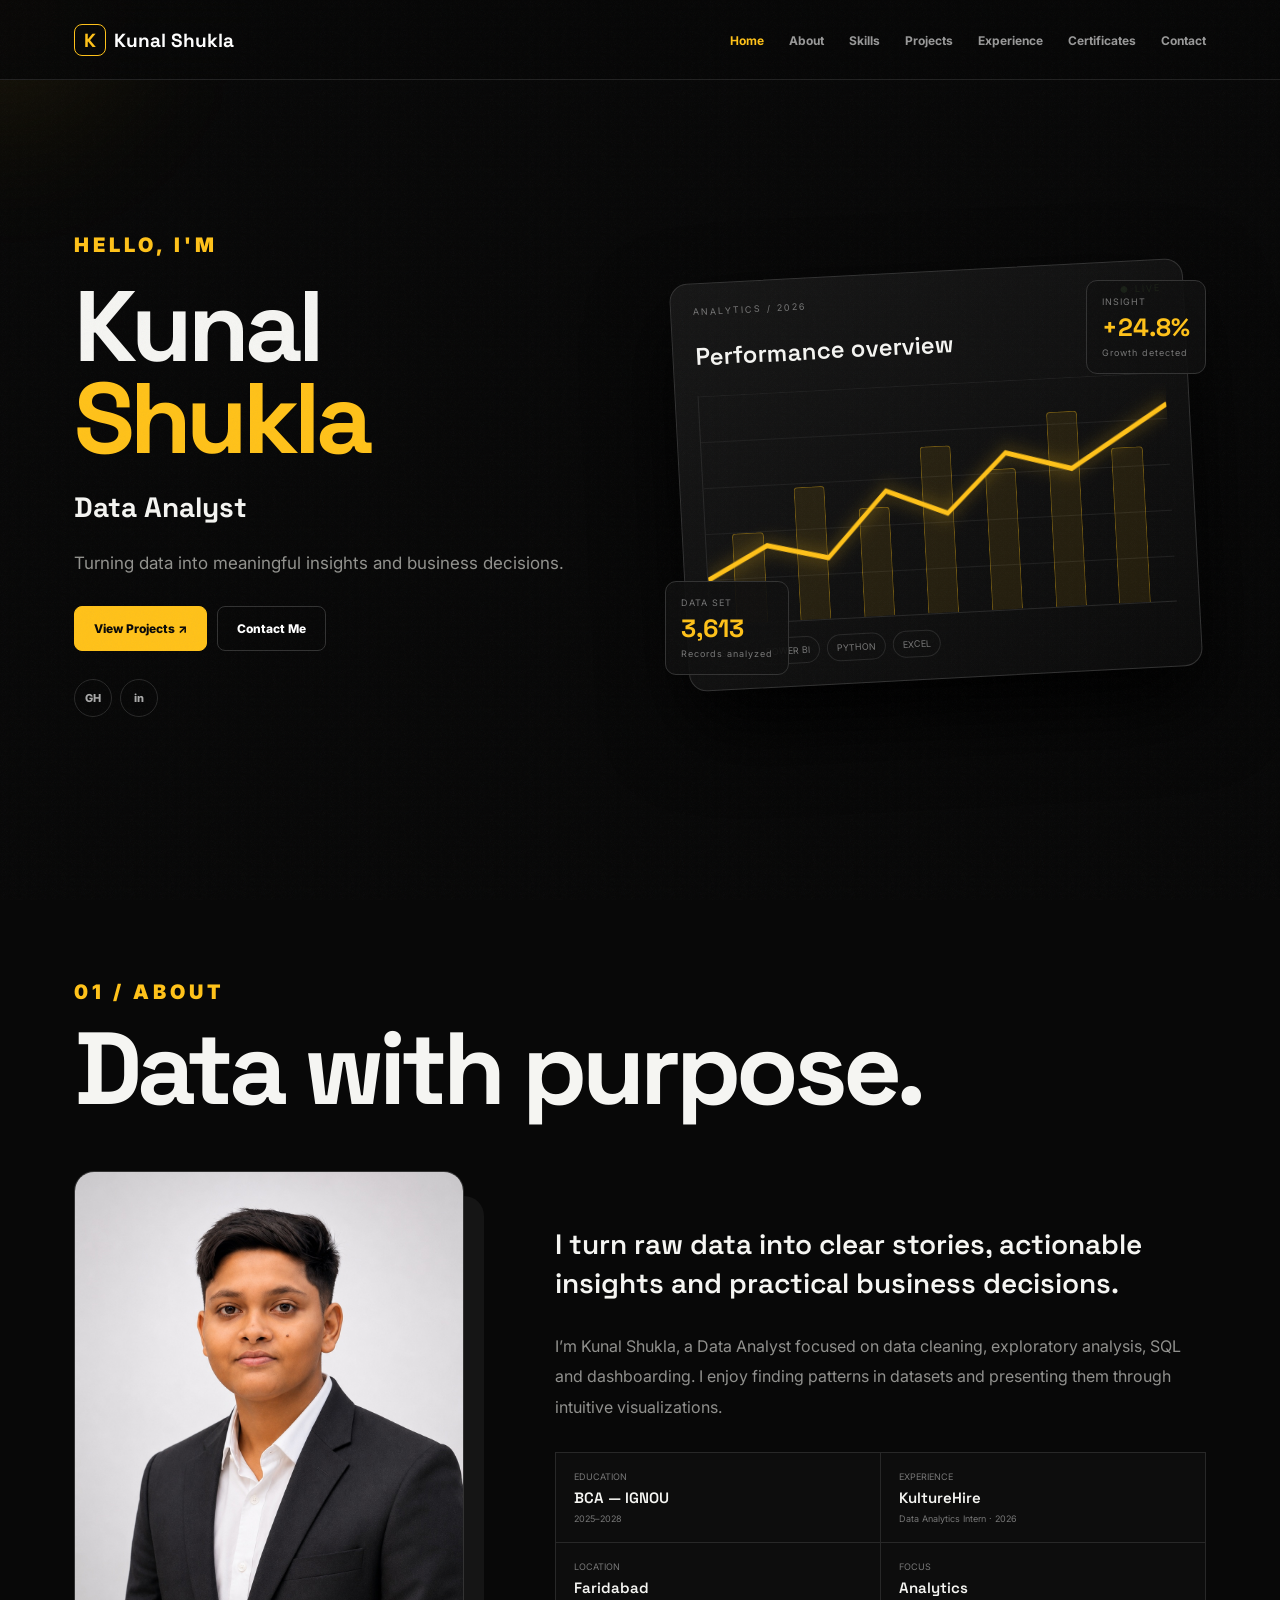
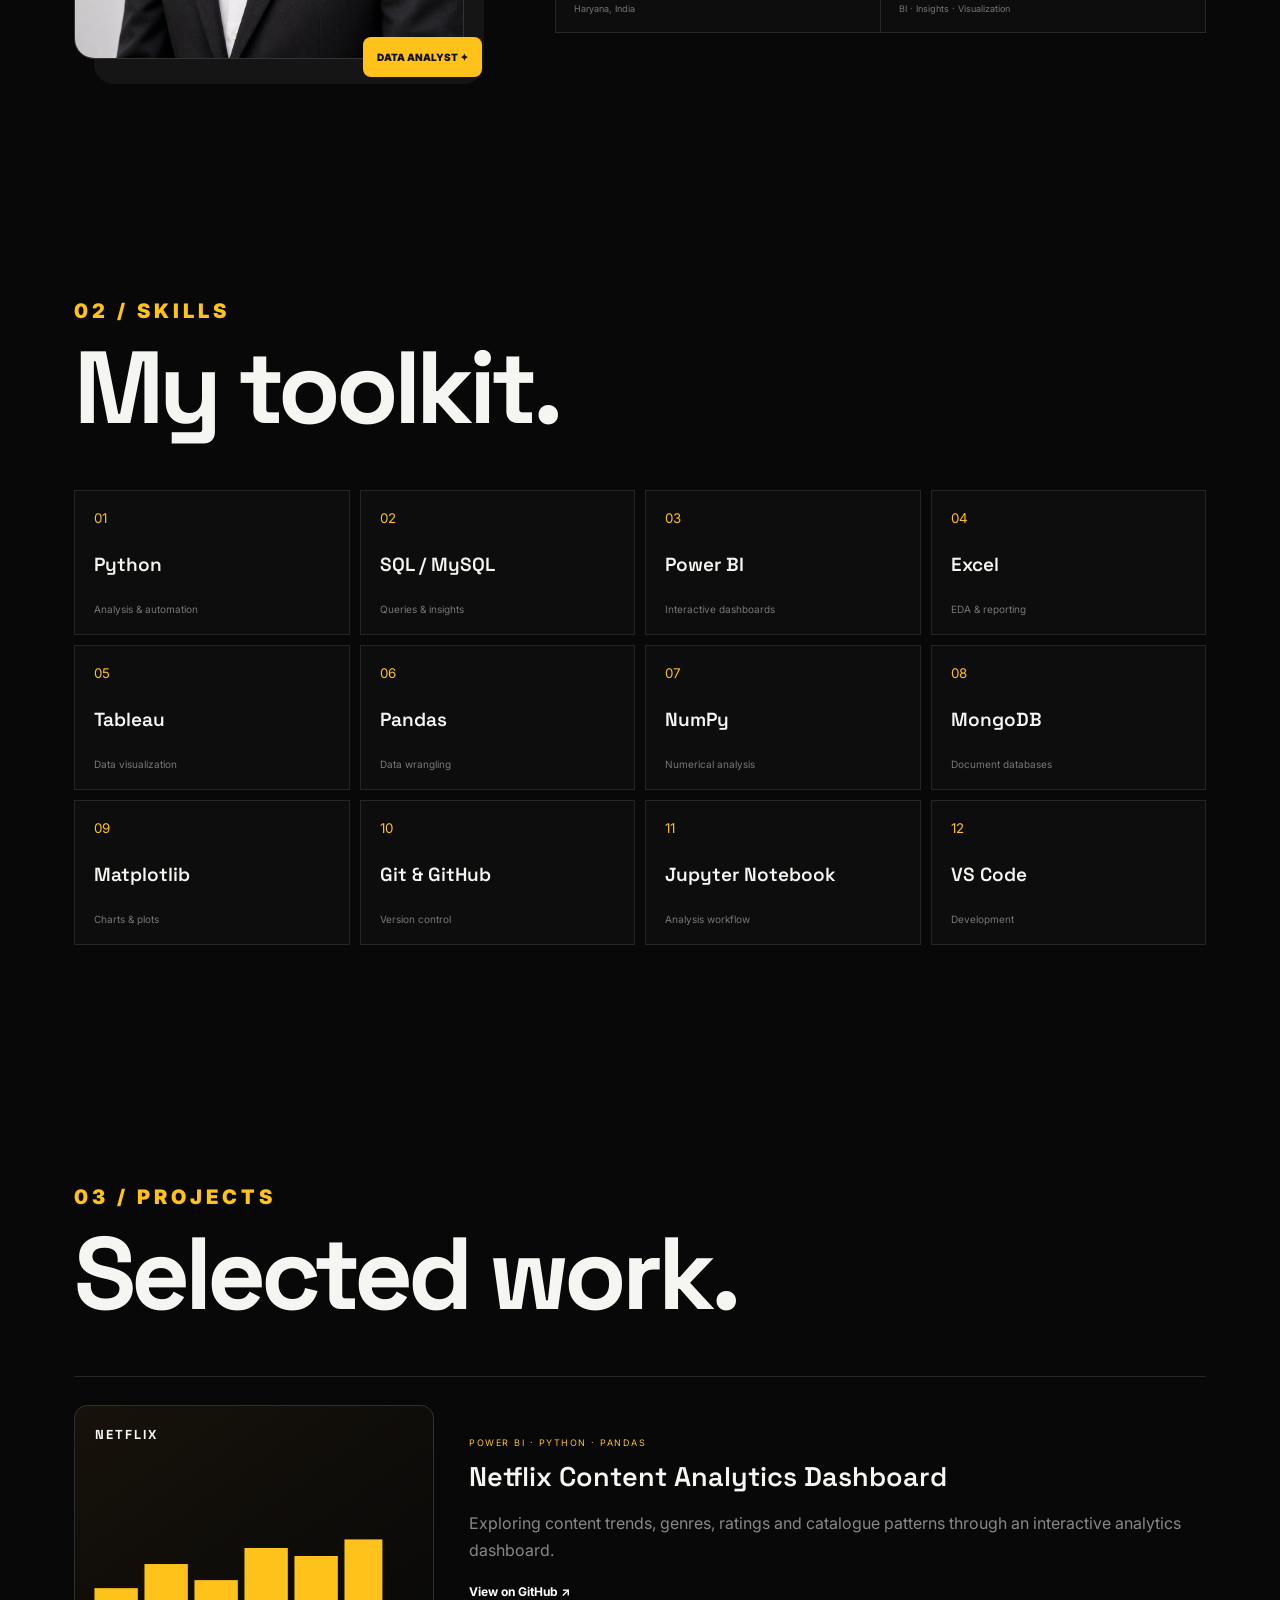
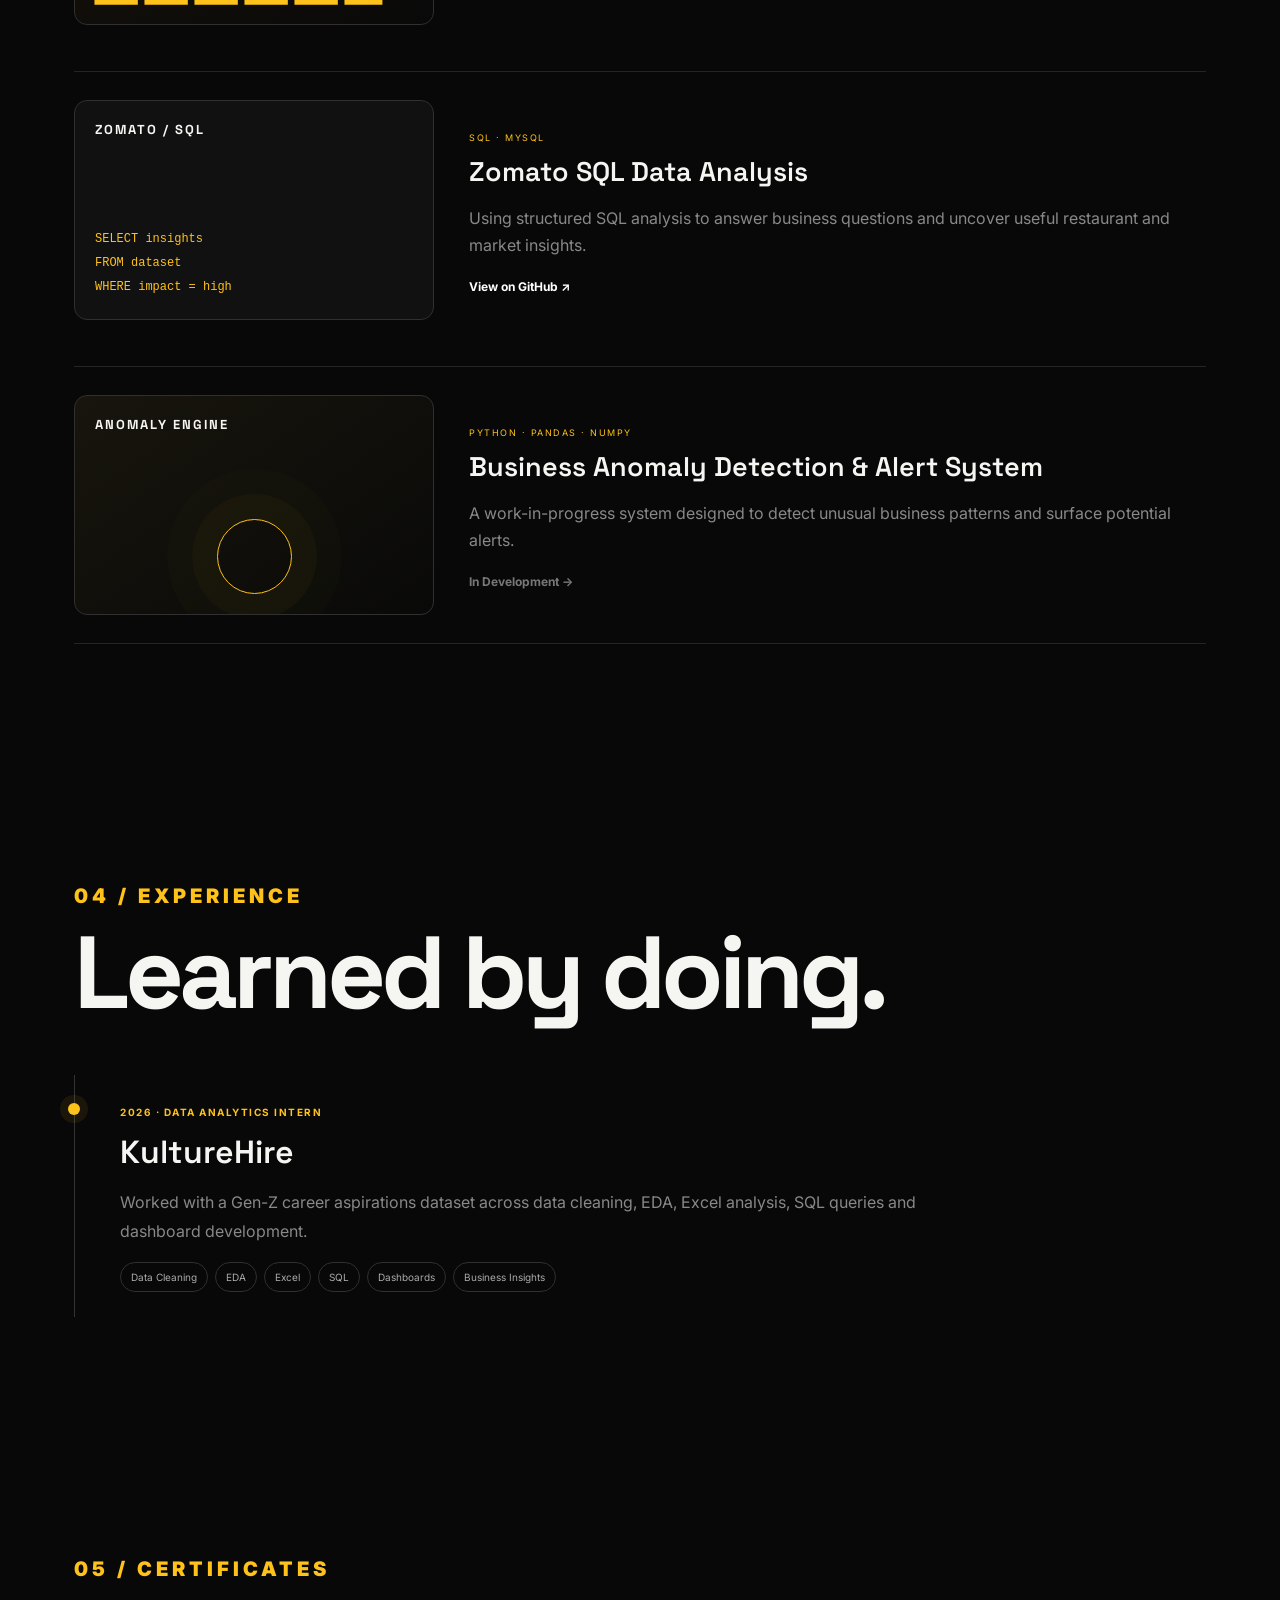
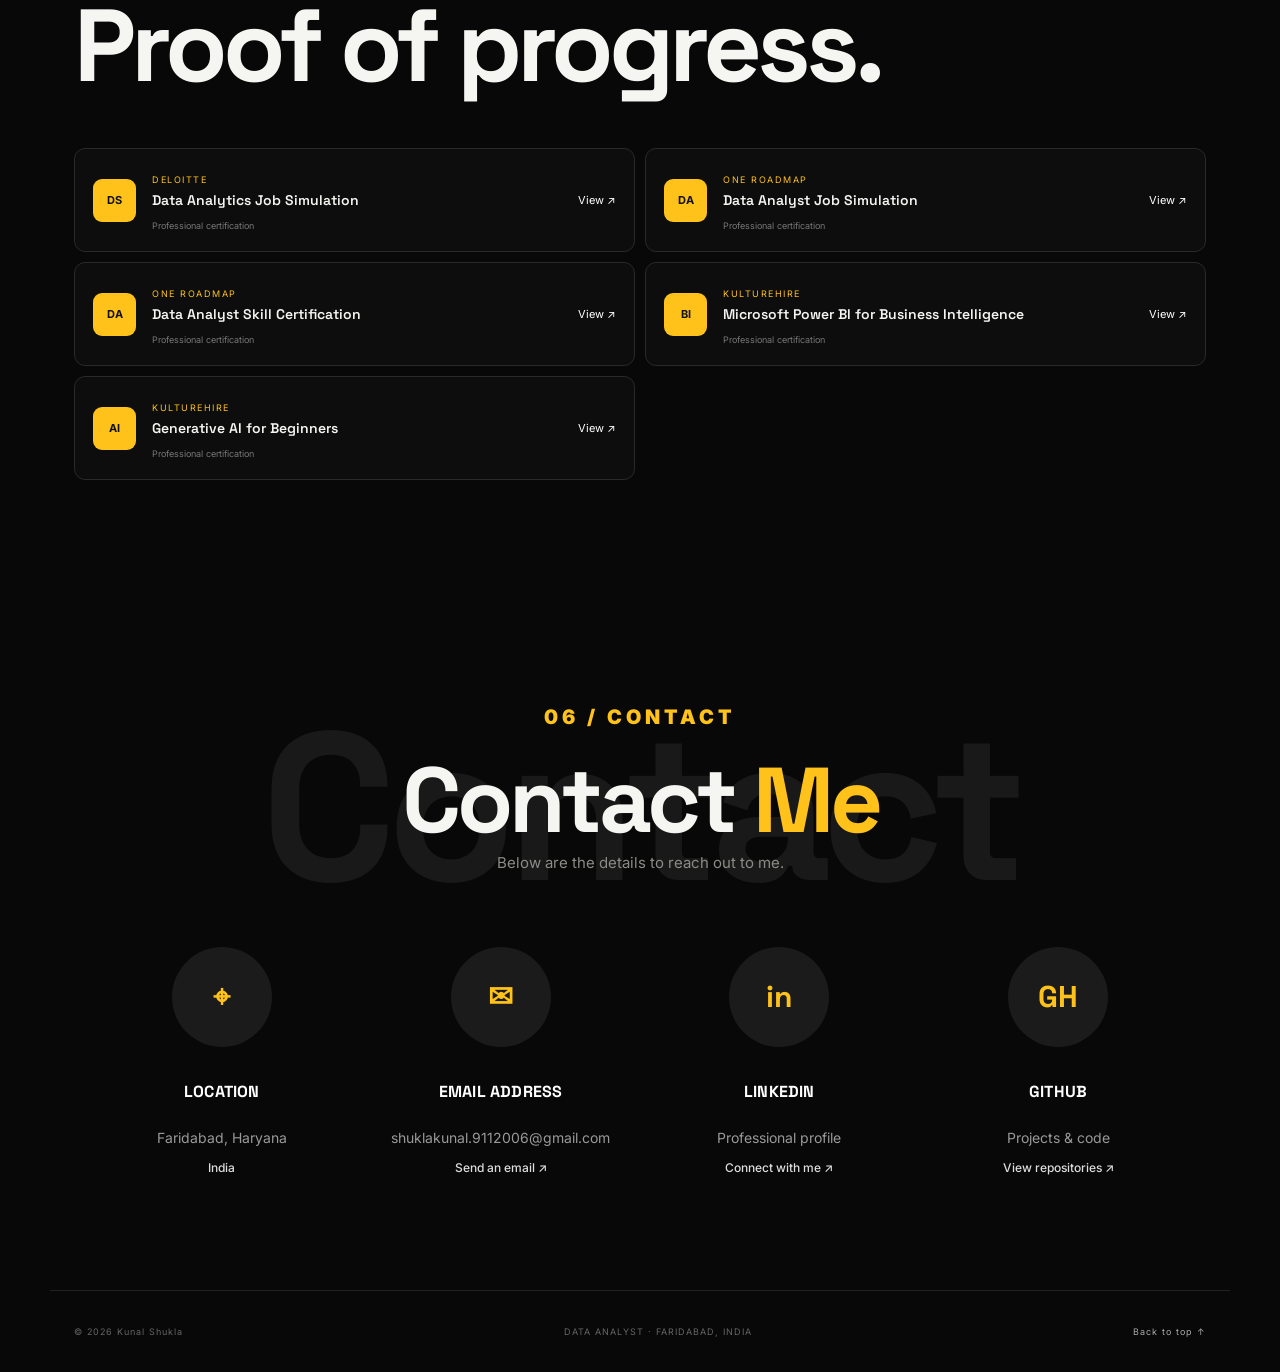
==== commit dd9f83c7: "Add files via upload" ====
--- a/index.html
+++ b/index.html
@@ -18,5 +18,5 @@
 <section id="experience" class="section"><div class="head reveal"><small>04 / EXPERIENCE</small><h2>Learned by doing.</h2></div><div class="timeline reveal"><b>2026 · DATA ANALYTICS INTERN</b><h3>KultureHire</h3><p>Worked with a Gen-Z career aspirations dataset across data cleaning, EDA, Excel analysis, SQL queries and dashboard development.</p><div class="tags"><i>Data Cleaning</i><i>EDA</i><i>Excel</i><i>SQL</i><i>Dashboards</i><i>Business Insights</i></div></div></section>
 
 <section id="certificates" class="section"><div class="head reveal"><small>05 / CERTIFICATES</small><h2>Proof of progress.</h2></div><div class="certs"><article class="cert reveal"><b>DS</b><div><small>DELOITTE</small><h3>Data Analytics Job Simulation</h3><span>Professional certification</span></div><a href="deloitte-data-analytics-job-simulation.pdf" target="_blank">View ↗</a></article><article class="cert reveal"><b>DA</b><div><small>ONE ROADMAP</small><h3>Data Analyst Job Simulation</h3><span>Professional certification</span></div><a href="one-roadmap-data-analyst-job-simulation.pdf" target="_blank">View ↗</a></article><article class="cert reveal"><b>DA</b><div><small>ONE ROADMAP</small><h3>Data Analyst Skill Certification</h3><span>Professional certification</span></div><a href="one-roadmap-data-analyst-certification.pdf" target="_blank">View ↗</a></article><article class="cert reveal"><b>BI</b><div><small>KULTUREHIRE</small><h3>Microsoft Power BI for Business Intelligence</h3><span>Professional certification</span></div><a href="power-bi-2026.pdf" target="_blank">View ↗</a></article><article class="cert reveal"><b>AI</b><div><small>KULTUREHIRE</small><h3>Generative AI for Beginners</h3><span>Professional certification</span></div><a href="generative-ai-beginners.pdf" target="_blank">View ↗</a></article></div></section>
-<section id="contact" class="section contact"><div class="reveal"><small>06 / CONTACT</small><h2>Let’s work with <em>data.</em></h2><p>Have an opportunity, project or analytics problem to discuss? Reach out.</p><div class="links"><a href="mailto:shuklakunal.9112006@gmail.com">shuklakunal.9112006@gmail.com ↗</a><a href="https://www.linkedin.com/in/kunal-shukla-data-analyst" target="_blank">LinkedIn ↗</a><a href="https://github.com/shuklakunal9112006-da" target="_blank">GitHub ↗</a></div></div><form class="form reveal"><label>Name<input placeholder="Your name"></label><label>Email<input type="email" placeholder="you@example.com"></label><label>Message<textarea rows="5" placeholder="Tell me about your project..."></textarea></label><button class="btn" type="submit">Send Message ↗</button><small>Front-end form — connect a backend/form service to receive submissions.</small></form></section>
+<section id="contact" class="section contact contactRedesign"><div class="contactTitle reveal"><small>06 / CONTACT</small><div class="contactWord">Contact</div><h2>Contact <em>Me</em></h2><p>Below are the details to reach out to me.</p></div><div class="contactGrid"><a class="contactCard reveal" href="#about"><div class="contactIcon">⌖</div><h3>LOCATION</h3><span>Faridabad, Haryana</span><b>India</b></a><a class="contactCard reveal" href="mailto:shuklakunal.9112006@gmail.com"><div class="contactIcon">✉</div><h3>EMAIL ADDRESS</h3><span>shuklakunal.9112006@gmail.com</span><b>Send an email ↗</b></a><a class="contactCard reveal" href="https://www.linkedin.com/in/kunal-shukla-data-analyst" target="_blank" rel="noopener"><div class="contactIcon">in</div><h3>LINKEDIN</h3><span>Professional profile</span><b>Connect with me ↗</b></a><a class="contactCard reveal" href="https://github.com/shuklakunal9112006-da" target="_blank" rel="noopener"><div class="contactIcon">GH</div><h3>GITHUB</h3><span>Projects & code</span><b>View repositories ↗</b></a></div></section>
 </main><footer><span>© 2026 Kunal Shukla</span><span>DATA ANALYST · FARIDABAD, INDIA</span><a href="#home">Back to top ↑</a></footer><script src="script.js"></script></body></html>
--- a/style.css
+++ b/style.css
@@ -1 +1 @@
-*{box-sizing:border-box}html{scroll-behavior:smooth}body{margin:0;background:#080808;color:#f5f5f2;font-family:Inter,sans-serif;overflow-x:hidden}.grain{position:fixed;inset:0;pointer-events:none;opacity:.04;z-index:20;background-image:url("data:image/svg+xml,%3Csvg xmlns='http://www.w3.org/2000/svg' width='180' height='180'%3E%3Cfilter id='n'%3E%3CfeTurbulence baseFrequency='.9' numOctaves='3' stitchTiles='stitch'/%3E%3C/filter%3E%3Crect width='100%25' height='100%25' filter='url(%23n)'/%3E%3C/svg%3E")}.glow{position:fixed;width:260px;height:260px;border-radius:50%;background:#ffc21a12;filter:blur(70px);pointer-events:none;transform:translate(-50%,-50%)}header{position:fixed;z-index:10;top:0;left:0;right:0;height:80px;display:flex;align-items:center;justify-content:space-between;max-width:1180px;margin:auto;padding:0 24px}header:before{content:"";position:absolute;inset:0 -100vw;background:#080808d9;backdrop-filter:blur(16px);z-index:-1;border-bottom:1px solid #222}.logo{font:700 19px "Space Grotesk";color:#fff;text-decoration:none}.logo b{display:inline-grid;place-items:center;width:32px;height:32px;border:1px solid #ffc21a;color:#ffc21a;border-radius:8px;margin-right:8px}nav{display:flex;gap:25px}nav a{color:#999;text-decoration:none;font-size:12px;font-weight:700}nav a:hover,nav a.active{color:#ffc21a}.menu{display:none;background:none;border:0;color:#fff;font-size:25px}.hero{max-width:1180px;margin:auto;min-height:860px;padding:180px 24px 90px;display:grid;grid-template-columns:1fr 1fr;align-items:center;gap:50px}.heroText>small,.head>small,.contact>div>small{color:#ffc21a;letter-spacing:3px;font-size:11px;font-weight:800}.hero h1{font:700 clamp(60px,8vw,100px)/.92 "Space Grotesk";letter-spacing:-5px;margin:24px 0}.hero h1 em,.contact h2 em{color:#ffc21a;font-style:normal}.hero h2{font:700 28px "Space Grotesk"}.hero p{max-width:500px;color:#92928e;line-height:1.8;font-size:17px}.buttons{display:flex;gap:10px;margin:28px 0}.btn{display:inline-flex;align-items:center;gap:15px;padding:14px 19px;border:1px solid #ffc21a;background:#ffc21a;color:#0a0a0a;border-radius:8px;font-weight:800;font-size:12px;text-decoration:none;cursor:pointer}.btn:hover{transform:translateY(-3px);box-shadow:0 15px 35px #ffc21a22}.outline{background:transparent;color:#fff;border-color:#333}.social{display:flex;gap:8px}.social a{display:grid;place-items:center;width:38px;height:38px;border:1px solid #292929;border-radius:50%;color:#aaa;text-decoration:none;font-size:11px;font-weight:800}.visual{height:550px;position:relative;display:grid;place-items:center}.dash{width:min(560px,95%);background:linear-gradient(145deg,#171717,#0c0c0c);border:1px solid #333;border-radius:18px;padding:22px;transform:rotate(-3deg);box-shadow:0 35px 80px #000;animation:float 5s ease-in-out infinite}.dash .top{font-size:9px;letter-spacing:2px;color:#777;display:flex;justify-content:space-between}.dash .top i{color:#8bd16a;font-style:normal}.dash h3{font:600 24px "Space Grotesk"}.chart{height:230px;border-left:1px solid #292929;border-bottom:1px solid #292929;position:relative;overflow:hidden}.chart:before{content:"";position:absolute;inset:0;background:linear-gradient(#202020 1px,transparent 1px);background-size:100% 46px}.bars{position:absolute;inset:15px 10px 0;display:flex;align-items:end;justify-content:space-around}.bars i{width:7%;background:#ffc21a18;border:1px solid #ffc21a55;border-bottom:0;border-radius:4px 4px 0 0}.bars i:nth-child(1){height:42%}.bars i:nth-child(2){height:62%}.bars i:nth-child(3){height:51%}.bars i:nth-child(4){height:78%}.bars i:nth-child(5){height:66%}.bars i:nth-child(6){height:91%}.bars i:nth-child(7){height:73%}.chart svg{position:absolute;inset:0;width:100%;height:100%}.chart polyline{fill:none;stroke:#ffc21a;stroke-width:4;filter:drop-shadow(0 0 7px #ffc21a88)}.chips{display:flex;gap:7px;flex-wrap:wrap;margin-top:15px}.chips span{font-size:9px;color:#777;border:1px solid #292929;border-radius:20px;padding:7px 9px}.card{position:absolute;background:#101010e8;border:1px solid #333;border-radius:11px;padding:15px;z-index:2}.stat small,.stat span{display:block;font-size:9px;color:#777;letter-spacing:1px}.stat b{display:block;color:#ffc21a;font:700 25px "Space Grotesk";margin:4px 0}.one{right:0;top:80px;animation:float 4s 1s infinite}.two{left:0;bottom:75px;animation:float 4.5s infinite}.section{max-width:1180px;margin:auto;padding:120px 24px}.head{margin-bottom:55px}.head h2{font:700 clamp(45px,6vw,74px)/1 "Space Grotesk";letter-spacing:-3px;margin:15px 0}.about{display:grid;grid-template-columns:.75fr 1.25fr;gap:90px;align-items:center}.photo{position:relative;max-width:390px;margin:auto}.photo img{display:block;width:100%;aspect-ratio:4/5;object-fit:cover;border-radius:20px;border:1px solid #333;box-shadow:20px 25px 0 #151515;transition:.5s}.photo:hover img{transform:scale(1.025)}.photo label{position:absolute;right:-18px;bottom:-18px;background:#ffc21a;color:#111;padding:14px;border-radius:8px;font-size:10px;font-weight:900}.copy .lead{font:600 28px/1.4 "Space Grotesk"}.copy>p:not(.lead){color:#90908d;line-height:1.9}.info{display:grid;grid-template-columns:1fr 1fr;gap:1px;background:#282828;border:1px solid #282828;margin-top:30px}.info div{background:#0d0d0d;padding:18px}.info small,.info span{display:block;color:#777;font-size:9px}.info b{display:block;margin:6px 0;font:600 15px "Space Grotesk"}.skills{display:grid;grid-template-columns:repeat(4,1fr);gap:10px}.skill{min-height:145px;border:1px solid #252525;background:#0d0d0d;padding:19px;display:flex;flex-direction:column;justify-content:space-between;transition:.3s}.skill:hover{border-color:#ffc21a;transform:translateY(-5px)}.skill small{color:#ffc21a}.skill b{font:600 19px "Space Grotesk"}.skill span{font-size:10px;color:#777}.projects{display:grid;gap:18px}.project{display:grid;grid-template-columns:360px 1fr;gap:35px;align-items:center;border-top:1px solid #252525;padding:28px 0}.project:last-child{border-bottom:1px solid #252525}.art{height:220px;border:1px solid #303030;border-radius:13px;background:#111;padding:20px;display:flex;flex-direction:column;justify-content:space-between;overflow:hidden;position:relative}.art strong{font:700 13px "Space Grotesk";letter-spacing:2px}.net{background:linear-gradient(145deg,#17120a,#090909)}.mini{font-size:55px;color:#ffc21a;letter-spacing:8px}.sql code{color:#ffc21a;font:12px/2 monospace}.ano{background:linear-gradient(145deg,#17150c,#090909)}.ring{width:75px;height:75px;border:1px solid #ffc21a;border-radius:50%;align-self:center;box-shadow:0 0 0 25px #ffc21a08,0 0 0 50px #ffc21a03;animation:ping 2s infinite}.project small,.cert small{color:#ffc21a;letter-spacing:1.5px;font-size:9px}.project h3{font:600 27px "Space Grotesk";margin:9px 0}.project p{color:#888;line-height:1.7}.project a,.links a{color:#fff;text-decoration:none;font-size:12px;font-weight:700}.project a:hover,.links a:hover{color:#ffc21a}.muted{color:#777!important}.timeline{border-left:1px solid #333;padding:25px 0 25px 45px;position:relative;max-width:850px}.timeline:before{content:"";position:absolute;width:12px;height:12px;border-radius:50%;background:#ffc21a;left:-7px;top:28px;box-shadow:0 0 0 8px #ffc21a14}.timeline>b{color:#ffc21a;font-size:10px;letter-spacing:1.5px}.timeline h3{font:600 32px "Space Grotesk";margin:12px 0}.timeline p{color:#888;line-height:1.8}.tags{display:flex;flex-wrap:wrap;gap:7px}.tags i{font-style:normal;border:1px solid #303030;padding:8px 10px;border-radius:20px;color:#aaa;font-size:10px}.certs{display:grid;grid-template-columns:1fr 1fr;gap:10px}.cert{display:grid;grid-template-columns:45px 1fr auto;align-items:center;gap:14px;padding:18px;border:1px solid #292929;background:#0d0d0d;border-radius:11px;transition:.3s}.cert:hover{border-color:#ffc21a;transform:translateY(-3px)}.cert>b{display:grid;place-items:center;width:43px;height:43px;border-radius:9px;background:#ffc21a;color:#111;font-size:11px}.cert h3{font:600 14px "Space Grotesk";margin:4px 0}.cert span{font-size:9px;color:#777}.cert>a{color:#fff;text-decoration:none;font-size:11px}.contact{display:grid;grid-template-columns:1fr 1fr;gap:90px}.contact h2{font:700 clamp(52px,7vw,90px)/.95 "Space Grotesk";letter-spacing:-5px;margin:18px 0}.contact>div>p{color:#888;line-height:1.8;max-width:430px}.links{display:grid;gap:13px;margin-top:30px}.form{border:1px solid #292929;background:#0d0d0d;border-radius:14px;padding:26px;display:grid;gap:18px}.form label{display:grid;gap:7px;color:#777;font-size:10px}.form input,.form textarea{background:#080808;border:1px solid #2b2b2b;color:#fff;border-radius:7px;padding:13px;font:13px Inter;outline:0}.form input:focus,.form textarea:focus{border-color:#ffc21a}.form>small{color:#555;font-size:9px}footer{max-width:1180px;margin:auto;padding:35px 24px;border-top:1px solid #222;display:flex;justify-content:space-between;color:#666;font-size:9px;letter-spacing:1px}footer a{color:#aaa;text-decoration:none}.reveal{opacity:0;transform:translateY(28px);transition:.8s ease}.reveal.show{opacity:1;transform:none}@keyframes float{50%{transform:translateY(-12px) rotate(-2deg)}}@keyframes ping{50%{box-shadow:0 0 0 35px #ffc21a06,0 0 0 70px #ffc21a02}}@media(max-width:850px){nav{gap:13px}.hero{grid-template-columns:1fr}.about,.contact{grid-template-columns:1fr;gap:55px}.skills{grid-template-columns:repeat(3,1fr)}.certs{grid-template-columns:1fr}}@media(max-width:650px){header{height:68px}.menu{display:block}nav{display:none;position:absolute;top:68px;left:15px;right:15px;padding:20px;background:#101010f5;border:1px solid #292929;border-radius:12px;flex-direction:column}header.open nav{display:flex}.hero{padding-top:120px}.hero h1{font-size:64px}.visual{height:390px}.dash{width:96%}.chart{height:160px}.card{transform:scale(.8)}.one{right:-10px;top:20px}.two{left:-10px;bottom:30px}.section{padding:85px 20px}.skills{grid-template-columns:1fr 1fr}.info{grid-template-columns:1fr}.project{grid-template-columns:1fr}.art{height:190px}.timeline{padding-left:25px}.contact h2{font-size:60px}footer{flex-direction:column;gap:12px}}+*{box-sizing:border-box}html{scroll-behavior:smooth}body{margin:0;background:#080808;color:#f5f5f2;font-family:Inter,sans-serif;overflow-x:hidden}.grain{position:fixed;inset:0;pointer-events:none;opacity:.04;z-index:20;background-image:url("data:image/svg+xml,%3Csvg xmlns='http://www.w3.org/2000/svg' width='180' height='180'%3E%3Cfilter id='n'%3E%3CfeTurbulence baseFrequency='.9' numOctaves='3' stitchTiles='stitch'/%3E%3C/filter%3E%3Crect width='100%25' height='100%25' filter='url(%23n)'/%3E%3C/svg%3E")}.glow{position:fixed;width:260px;height:260px;border-radius:50%;background:#ffc21a12;filter:blur(70px);pointer-events:none;transform:translate(-50%,-50%)}header{position:fixed;z-index:10;top:0;left:0;right:0;height:80px;display:flex;align-items:center;justify-content:space-between;max-width:1180px;margin:auto;padding:0 24px}header:before{content:"";position:absolute;inset:0 -100vw;background:#080808d9;backdrop-filter:blur(16px);z-index:-1;border-bottom:1px solid #222}.logo{font:700 19px "Space Grotesk";color:#fff;text-decoration:none}.logo b{display:inline-grid;place-items:center;width:32px;height:32px;border:1px solid #ffc21a;color:#ffc21a;border-radius:8px;margin-right:8px}nav{display:flex;gap:25px}nav a{color:#999;text-decoration:none;font-size:12px;font-weight:700}nav a:hover,nav a.active{color:#ffc21a}.menu{display:none;background:none;border:0;color:#fff;font-size:25px}.hero{max-width:1180px;margin:auto;min-height:860px;padding:180px 24px 90px;display:grid;grid-template-columns:1fr 1fr;align-items:center;gap:50px}.heroText>small,.head>small,.contact>div>small{color:#ffc21a;letter-spacing:4px;font-size:20px;font-weight:900}.hero h1{font:700 clamp(60px,8vw,100px)/.92 "Space Grotesk";letter-spacing:-5px;margin:24px 0}.hero h1 em,.contact h2 em{color:#ffc21a;font-style:normal}.hero h2{font:700 28px "Space Grotesk"}.hero p{max-width:500px;color:#92928e;line-height:1.8;font-size:17px}.buttons{display:flex;gap:10px;margin:28px 0}.btn{display:inline-flex;align-items:center;gap:15px;padding:14px 19px;border:1px solid #ffc21a;background:#ffc21a;color:#0a0a0a;border-radius:8px;font-weight:800;font-size:12px;text-decoration:none;cursor:pointer}.btn:hover{transform:translateY(-3px);box-shadow:0 15px 35px #ffc21a22}.outline{background:transparent;color:#fff;border-color:#333}.social{display:flex;gap:8px}.social a{display:grid;place-items:center;width:38px;height:38px;border:1px solid #292929;border-radius:50%;color:#aaa;text-decoration:none;font-size:11px;font-weight:800}.visual{height:550px;position:relative;display:grid;place-items:center}.dash{width:min(560px,95%);background:linear-gradient(145deg,#171717,#0c0c0c);border:1px solid #333;border-radius:18px;padding:22px;transform:rotate(-3deg);box-shadow:0 35px 80px #000;animation:float 5s ease-in-out infinite}.dash .top{font-size:9px;letter-spacing:2px;color:#777;display:flex;justify-content:space-between}.dash .top i{color:#8bd16a;font-style:normal}.dash h3{font:600 24px "Space Grotesk"}.chart{height:230px;border-left:1px solid #292929;border-bottom:1px solid #292929;position:relative;overflow:hidden}.chart:before{content:"";position:absolute;inset:0;background:linear-gradient(#202020 1px,transparent 1px);background-size:100% 46px}.bars{position:absolute;inset:15px 10px 0;display:flex;align-items:end;justify-content:space-around}.bars i{width:7%;background:#ffc21a18;border:1px solid #ffc21a55;border-bottom:0;border-radius:4px 4px 0 0}.bars i:nth-child(1){height:42%}.bars i:nth-child(2){height:62%}.bars i:nth-child(3){height:51%}.bars i:nth-child(4){height:78%}.bars i:nth-child(5){height:66%}.bars i:nth-child(6){height:91%}.bars i:nth-child(7){height:73%}.chart svg{position:absolute;inset:0;width:100%;height:100%}.chart polyline{fill:none;stroke:#ffc21a;stroke-width:4;filter:drop-shadow(0 0 7px #ffc21a88)}.chips{display:flex;gap:7px;flex-wrap:wrap;margin-top:15px}.chips span{font-size:9px;color:#777;border:1px solid #292929;border-radius:20px;padding:7px 9px}.card{position:absolute;background:#101010e8;border:1px solid #333;border-radius:11px;padding:15px;z-index:2}.stat small,.stat span{display:block;font-size:9px;color:#777;letter-spacing:1px}.stat b{display:block;color:#ffc21a;font:700 25px "Space Grotesk";margin:4px 0}.one{right:0;top:80px;animation:float 4s 1s infinite}.two{left:0;bottom:75px;animation:float 4.5s infinite}.section{max-width:1180px;margin:auto;padding:120px 24px}.head{margin-bottom:55px}.head h2{font:700 clamp(72px,8vw,108px)/.92 "Space Grotesk";letter-spacing:-5px;margin:18px 0}.about{display:grid;grid-template-columns:.75fr 1.25fr;gap:90px;align-items:center}.photo{position:relative;max-width:390px;margin:auto}.photo img{display:block;width:100%;aspect-ratio:4/5;object-fit:cover;border-radius:20px;border:1px solid #333;box-shadow:20px 25px 0 #151515;transition:.5s}.photo:hover img{transform:scale(1.025)}.photo label{position:absolute;right:-18px;bottom:-18px;background:#ffc21a;color:#111;padding:14px;border-radius:8px;font-size:10px;font-weight:900}.copy .lead{font:600 28px/1.4 "Space Grotesk"}.copy>p:not(.lead){color:#90908d;line-height:1.9}.info{display:grid;grid-template-columns:1fr 1fr;gap:1px;background:#282828;border:1px solid #282828;margin-top:30px}.info div{background:#0d0d0d;padding:18px}.info small,.info span{display:block;color:#777;font-size:9px}.info b{display:block;margin:6px 0;font:600 15px "Space Grotesk"}.skills{display:grid;grid-template-columns:repeat(4,1fr);gap:10px}.skill{min-height:145px;border:1px solid #252525;background:#0d0d0d;padding:19px;display:flex;flex-direction:column;justify-content:space-between;transition:.3s}.skill:hover{border-color:#ffc21a;transform:translateY(-5px)}.skill small{color:#ffc21a}.skill b{font:600 19px "Space Grotesk"}.skill span{font-size:10px;color:#777}.projects{display:grid;gap:18px}.project{display:grid;grid-template-columns:360px 1fr;gap:35px;align-items:center;border-top:1px solid #252525;padding:28px 0}.project:last-child{border-bottom:1px solid #252525}.art{height:220px;border:1px solid #303030;border-radius:13px;background:#111;padding:20px;display:flex;flex-direction:column;justify-content:space-between;overflow:hidden;position:relative}.art strong{font:700 13px "Space Grotesk";letter-spacing:2px}.net{background:linear-gradient(145deg,#17120a,#090909)}.mini{font-size:55px;color:#ffc21a;letter-spacing:8px}.sql code{color:#ffc21a;font:12px/2 monospace}.ano{background:linear-gradient(145deg,#17150c,#090909)}.ring{width:75px;height:75px;border:1px solid #ffc21a;border-radius:50%;align-self:center;box-shadow:0 0 0 25px #ffc21a08,0 0 0 50px #ffc21a03;animation:ping 2s infinite}.project small,.cert small{color:#ffc21a;letter-spacing:1.5px;font-size:9px}.project h3{font:600 27px "Space Grotesk";margin:9px 0}.project p{color:#888;line-height:1.7}.project a,.links a{color:#fff;text-decoration:none;font-size:12px;font-weight:700}.project a:hover,.links a:hover{color:#ffc21a}.muted{color:#777!important}.timeline{border-left:1px solid #333;padding:25px 0 25px 45px;position:relative;max-width:850px}.timeline:before{content:"";position:absolute;width:12px;height:12px;border-radius:50%;background:#ffc21a;left:-7px;top:28px;box-shadow:0 0 0 8px #ffc21a14}.timeline>b{color:#ffc21a;font-size:10px;letter-spacing:1.5px}.timeline h3{font:600 32px "Space Grotesk";margin:12px 0}.timeline p{color:#888;line-height:1.8}.tags{display:flex;flex-wrap:wrap;gap:7px}.tags i{font-style:normal;border:1px solid #303030;padding:8px 10px;border-radius:20px;color:#aaa;font-size:10px}.certs{display:grid;grid-template-columns:1fr 1fr;gap:10px}.cert{display:grid;grid-template-columns:45px 1fr auto;align-items:center;gap:14px;padding:18px;border:1px solid #292929;background:#0d0d0d;border-radius:11px;transition:.3s}.cert:hover{border-color:#ffc21a;transform:translateY(-3px)}.cert>b{display:grid;place-items:center;width:43px;height:43px;border-radius:9px;background:#ffc21a;color:#111;font-size:11px}.cert h3{font:600 14px "Space Grotesk";margin:4px 0}.cert span{font-size:9px;color:#777}.cert>a{color:#fff;text-decoration:none;font-size:11px}.contactRedesign{display:block;text-align:center;position:relative;overflow:hidden;padding-top:105px;padding-bottom:110px}.contactTitle{position:relative;max-width:900px;margin:0 auto 70px}.contactTitle>small{display:block;color:#ffc21a;letter-spacing:4px;font-size:15px;font-weight:900;position:relative;z-index:2}.contactTitle .contactWord{position:absolute;left:50%;top:18px;transform:translateX(-50%);font:800 clamp(100px,18vw,210px)/.8 "Space Grotesk";letter-spacing:-9px;color:#191919;white-space:nowrap;pointer-events:none}.contactTitle h2{position:relative;z-index:1;font:700 clamp(64px,8vw,92px)/.95 "Space Grotesk";letter-spacing:-4px;margin:28px 0 8px}.contactTitle h2 em{color:#ffc21a;font-style:normal}.contactTitle p{position:relative;z-index:1;color:#8b8b87;margin:0;font-size:15px}.contactGrid{display:grid;grid-template-columns:repeat(4,1fr);gap:35px;max-width:1080px;margin:auto}.contactCard{display:flex;flex-direction:column;align-items:center;text-decoration:none;color:#fff;padding:5px 10px;transition:.35s}.contactCard:hover{transform:translateY(-8px)}.contactIcon{width:100px;height:100px;border-radius:50%;display:grid;place-items:center;background:#1b1b1b;color:#ffc21a;font:700 30px "Space Grotesk";margin-bottom:34px;transition:.35s}.contactCard:hover .contactIcon{background:#ffc21a;color:#111;box-shadow:0 0 0 10px #ffc21a12,0 20px 45px #000}.contactCard h3{font:700 16px "Space Grotesk";margin:0 0 25px;letter-spacing:.2px}.contactCard span{color:#999;text-align:center;line-height:1.6;font-size:14px;min-height:23px}.contactCard b{color:#ddd;font-size:12px;margin-top:10px;font-weight:500}.contactCard:hover b{color:#ffc21a}footer{max-width:1180px;margin:auto;padding:35px 24px;border-top:1px solid #222;display:flex;justify-content:space-between;color:#666;font-size:9px;letter-spacing:1px}footer a{color:#aaa;text-decoration:none}.reveal{opacity:0;transform:translateY(28px);transition:.8s ease}.reveal.show{opacity:1;transform:none}@keyframes float{50%{transform:translateY(-12px) rotate(-2deg)}}@keyframes ping{50%{box-shadow:0 0 0 35px #ffc21a06,0 0 0 70px #ffc21a02}}@media(max-width:850px){nav{gap:13px}.hero{grid-template-columns:1fr}.about{grid-template-columns:1fr;gap:55px}.skills{grid-template-columns:repeat(3,1fr)}.certs{grid-template-columns:1fr}}@media(max-width:650px){header{height:68px}.menu{display:block}nav{display:none;position:absolute;top:68px;left:15px;right:15px;padding:20px;background:#101010f5;border:1px solid #292929;border-radius:12px;flex-direction:column}header.open nav{display:flex}.hero{padding-top:120px}.hero h1{font-size:64px}.visual{height:390px}.dash{width:96%}.chart{height:160px}.card{transform:scale(.8)}.one{right:-10px;top:20px}.two{left:-10px;bottom:30px}.section{padding:85px 20px}.skills{grid-template-columns:1fr 1fr}.info{grid-template-columns:1fr}.project{grid-template-columns:1fr}.art{height:190px}.timeline{padding-left:25px}.head h2{font-size:72px}.contactTitle h2{font-size:64px}.contactGrid{grid-template-columns:1fr 1fr;gap:40px 15px}.contactIcon{width:82px;height:82px;font-size:24px;margin-bottom:22px}.contactCard h3{font-size:13px;margin-bottom:12px}.contactCard span{font-size:11px}.contactTitle .contactWord{font-size:105px;letter-spacing:-6px}.contactTitle{margin-bottom:55px}footer{flex-direction:column;gap:12px}}
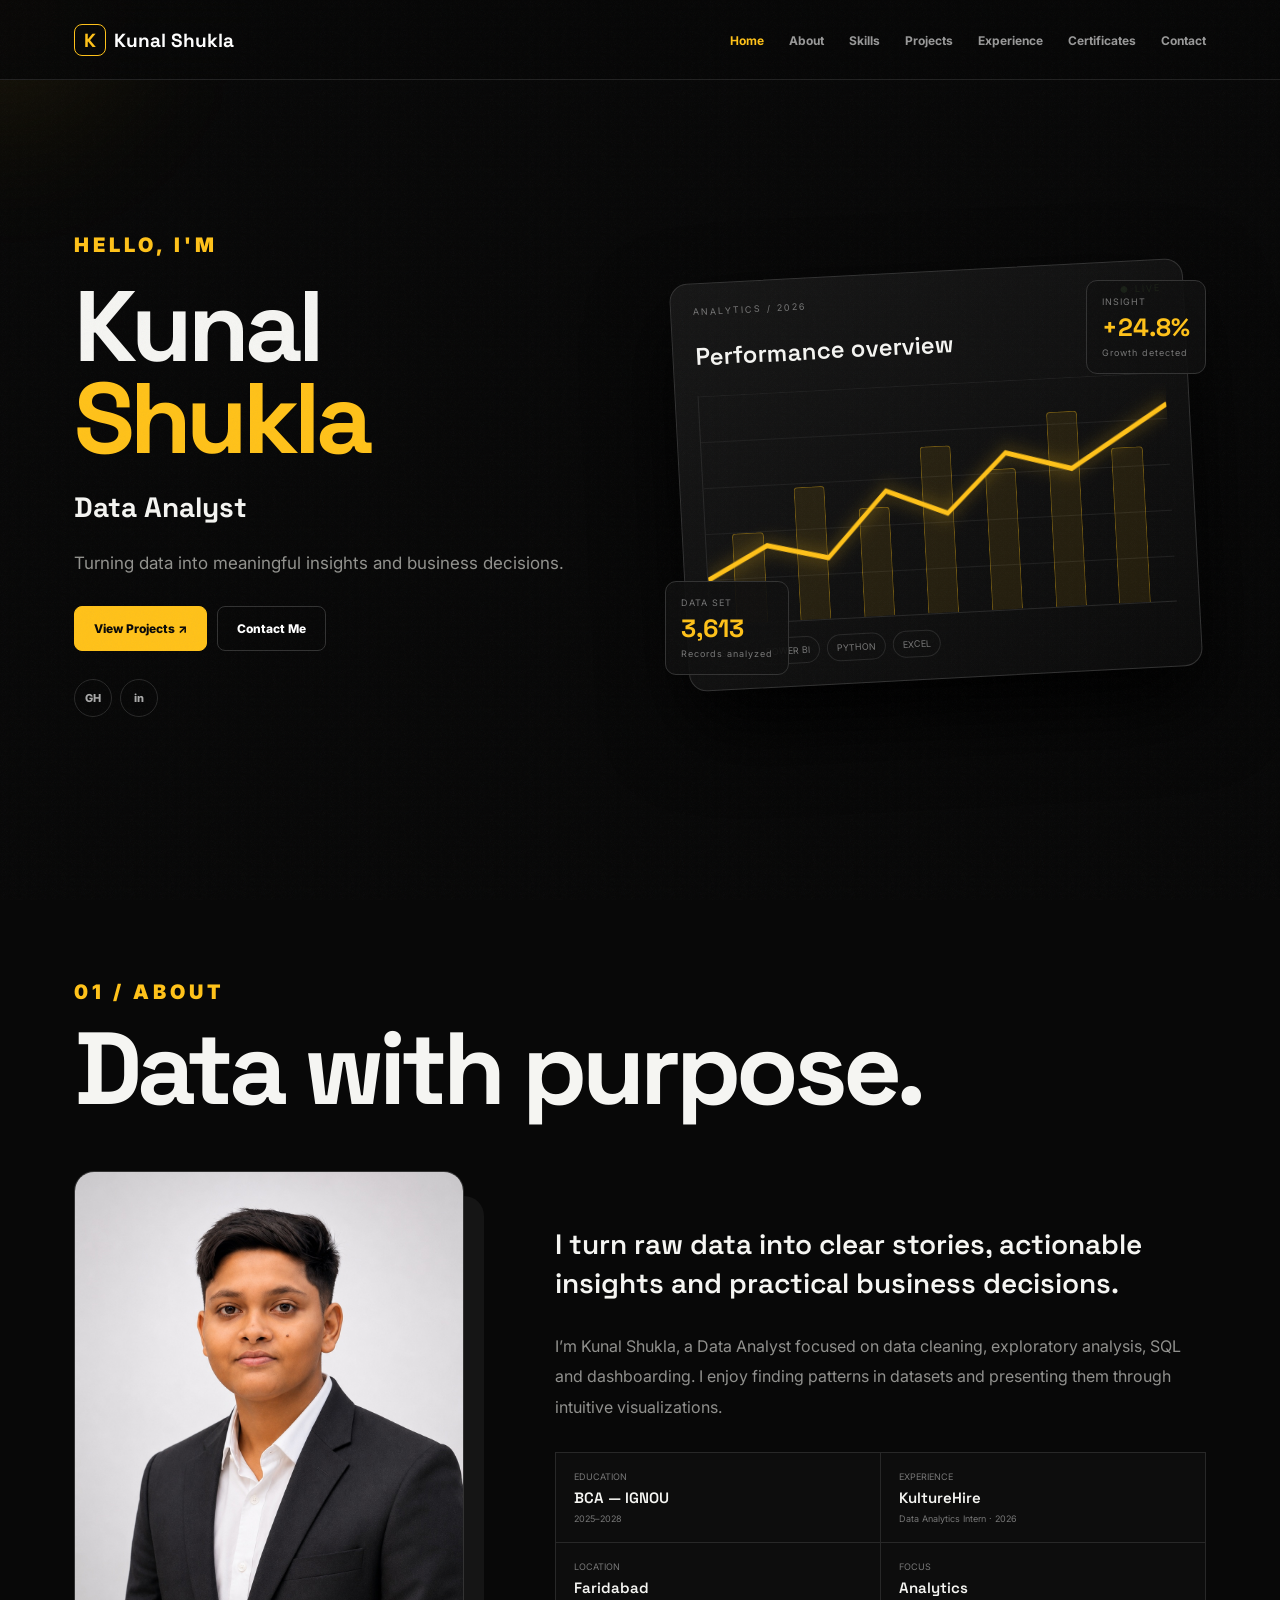
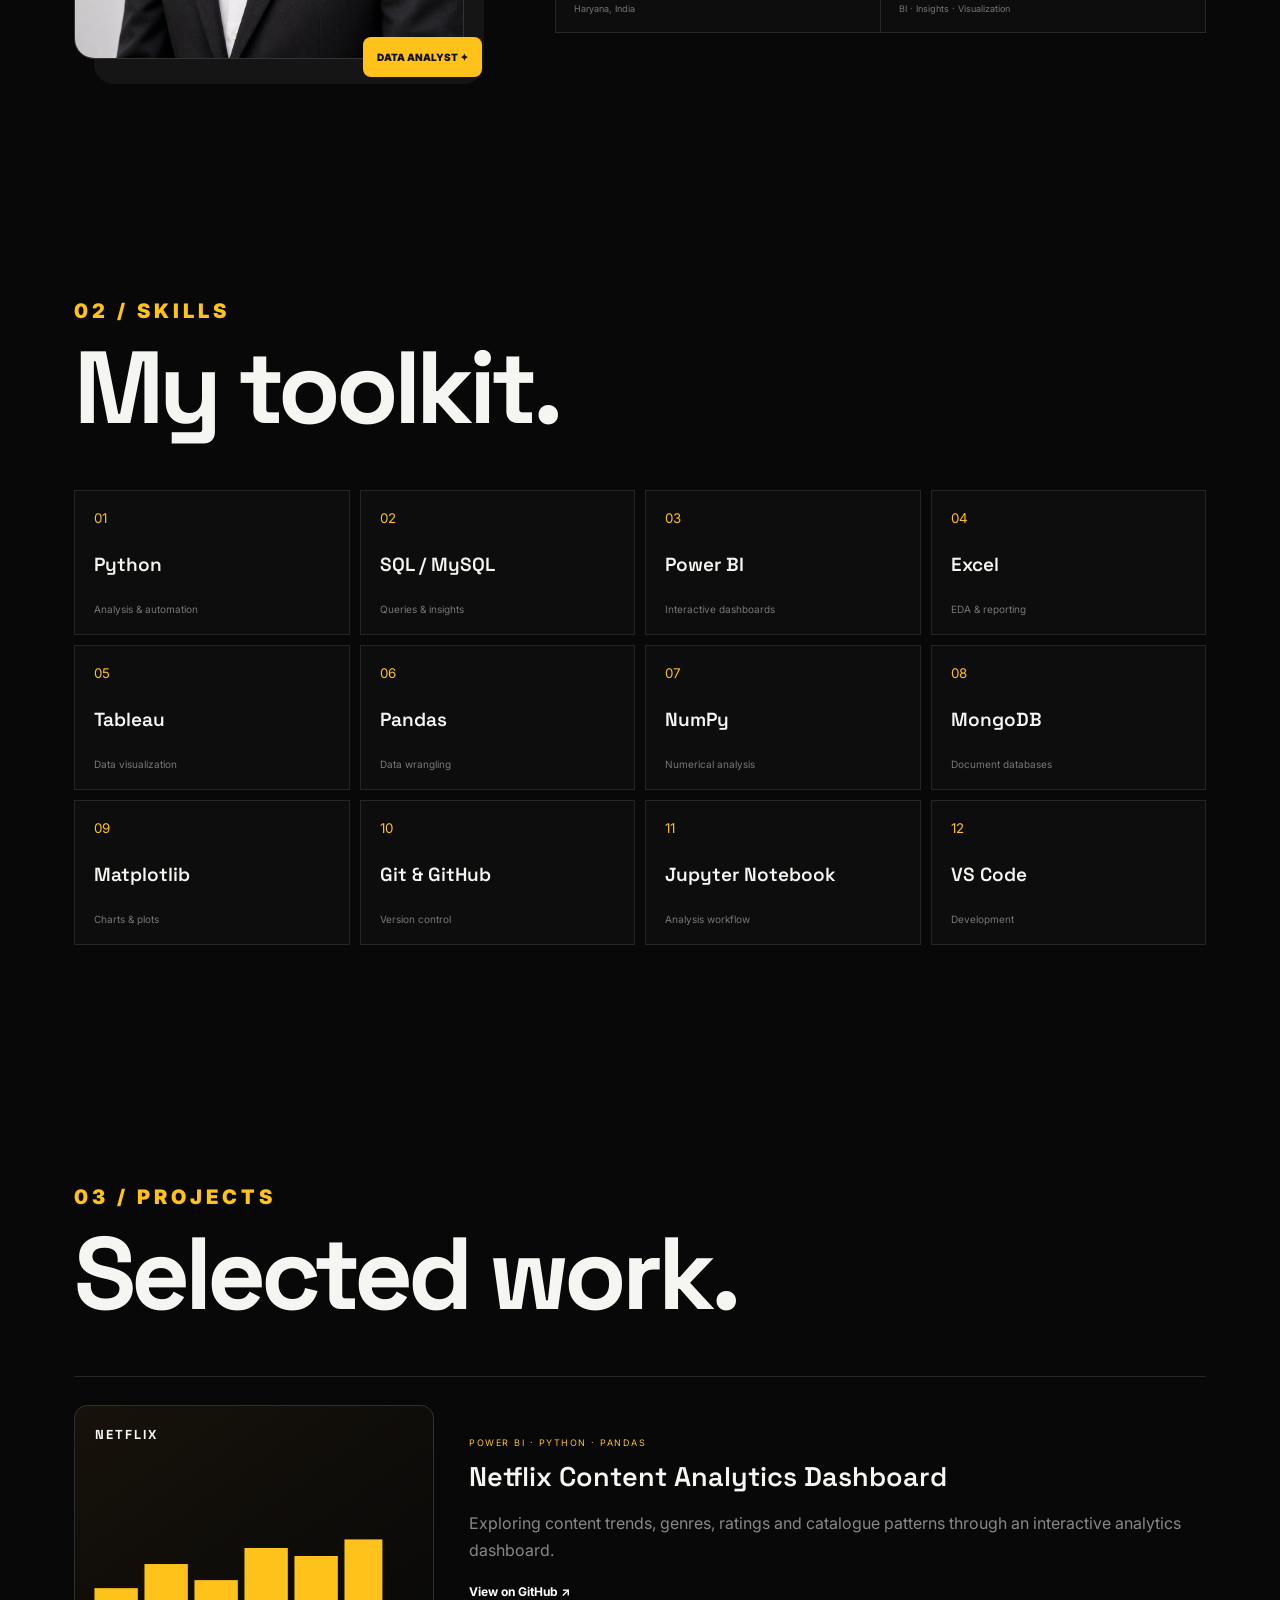
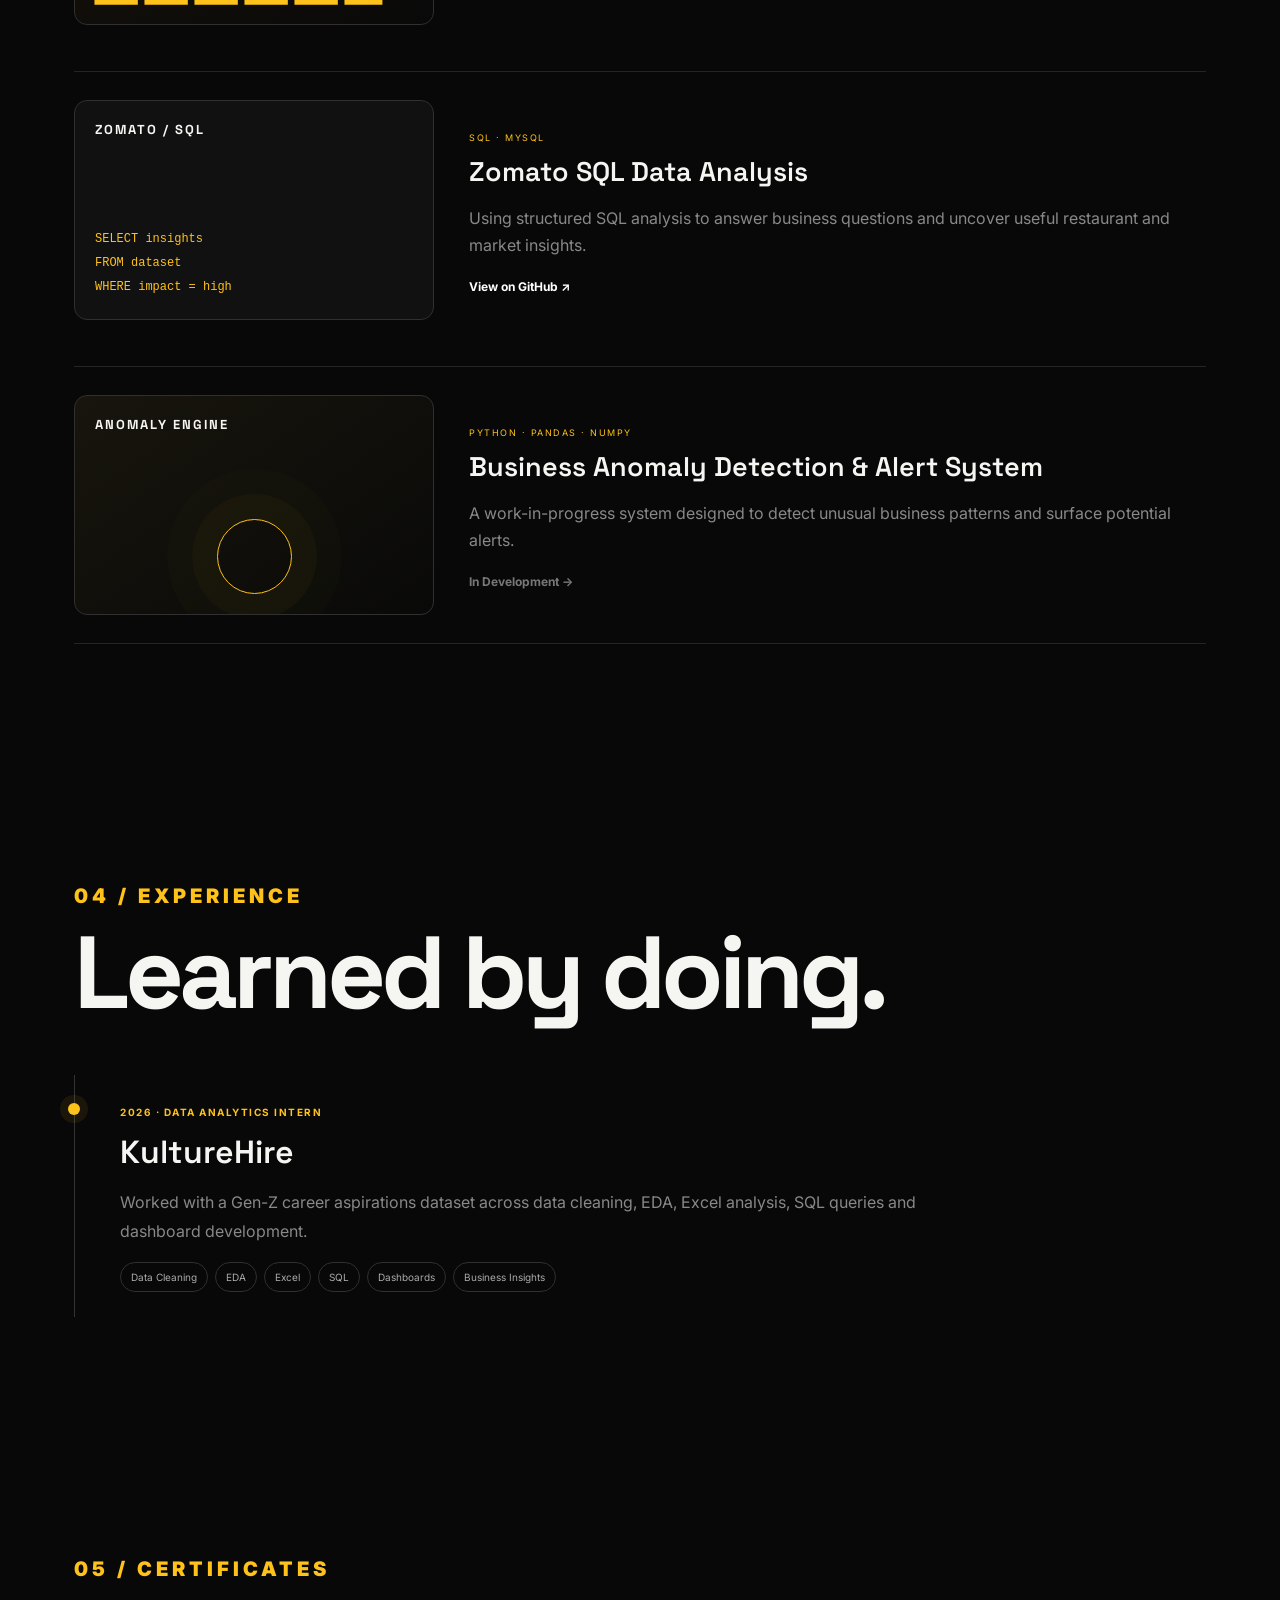
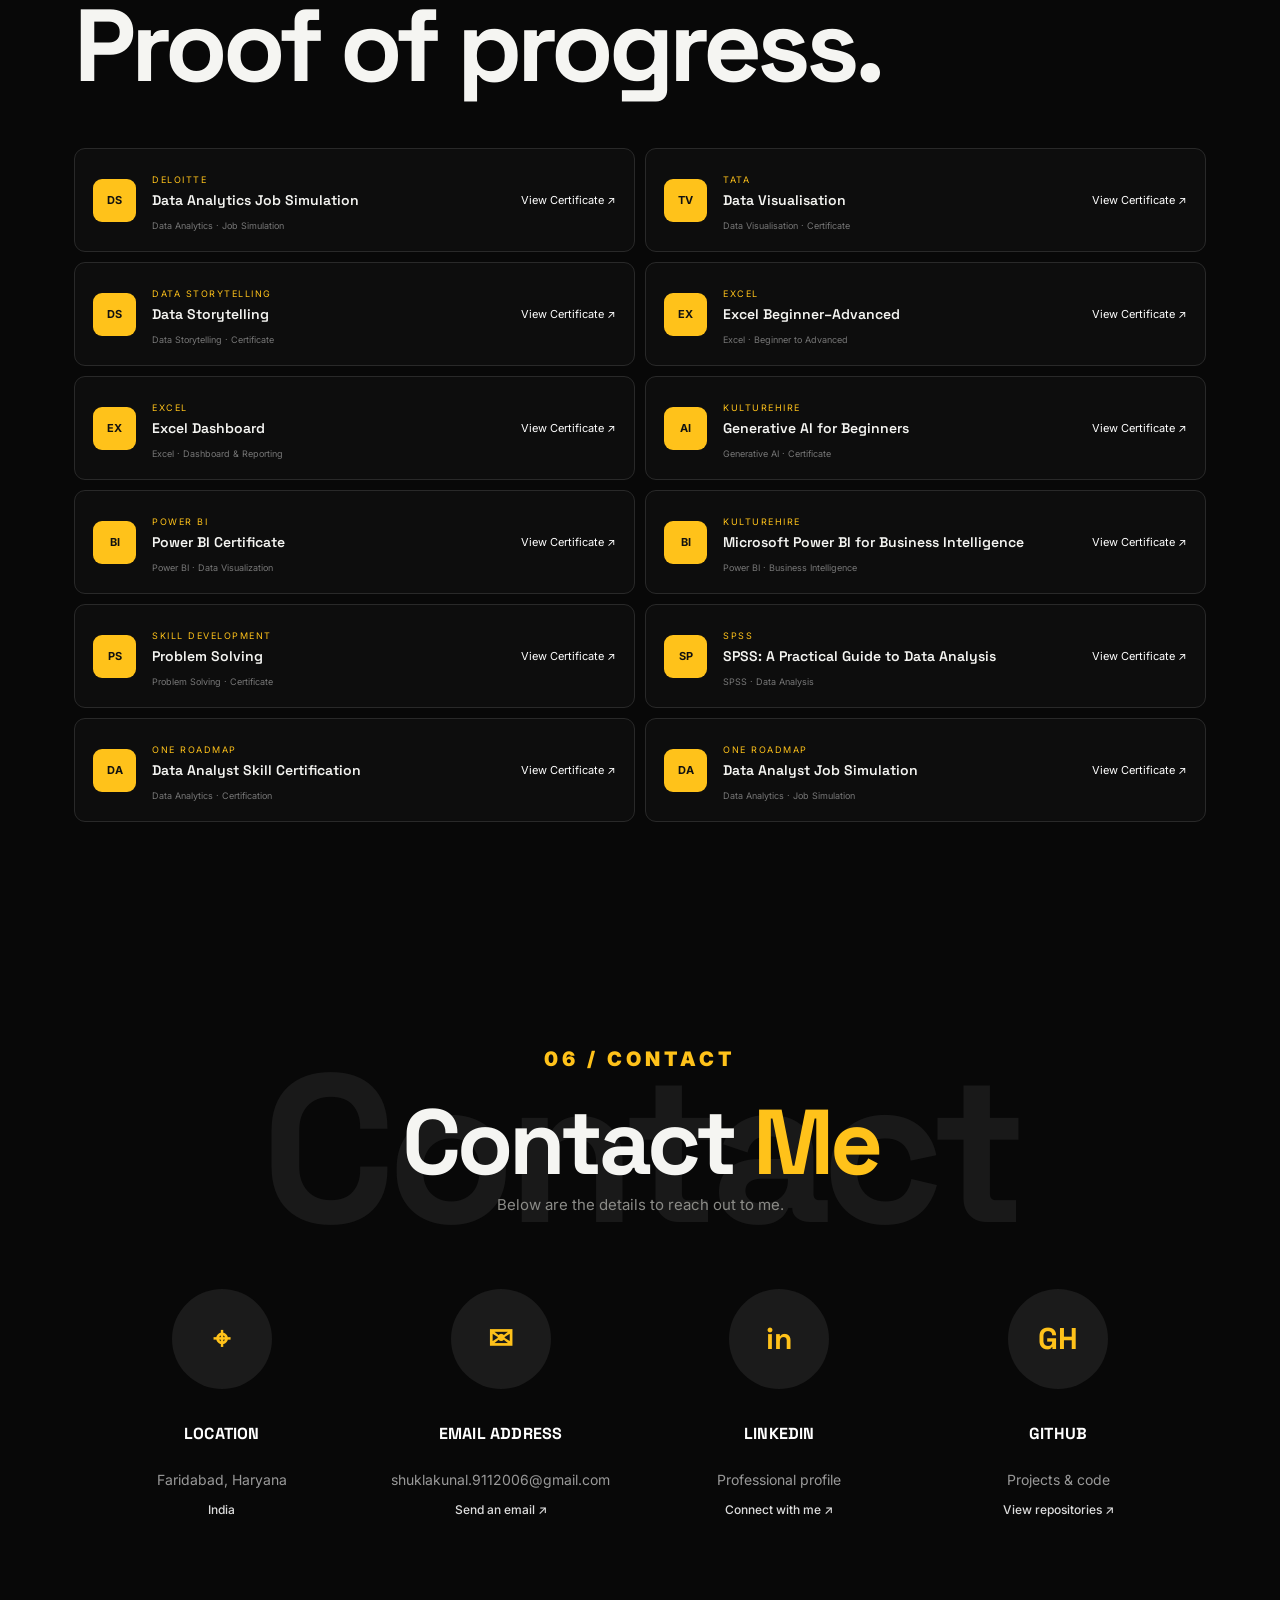
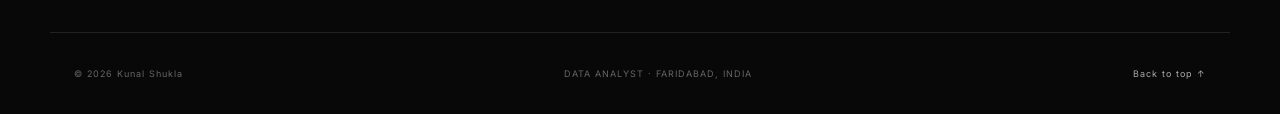
==== commit f3ee1178: "Rename index(3).html to index.html" ====
--- a/index.html
+++ b/index.html
@@ -17,6 +17,20 @@
 
 <section id="experience" class="section"><div class="head reveal"><small>04 / EXPERIENCE</small><h2>Learned by doing.</h2></div><div class="timeline reveal"><b>2026 · DATA ANALYTICS INTERN</b><h3>KultureHire</h3><p>Worked with a Gen-Z career aspirations dataset across data cleaning, EDA, Excel analysis, SQL queries and dashboard development.</p><div class="tags"><i>Data Cleaning</i><i>EDA</i><i>Excel</i><i>SQL</i><i>Dashboards</i><i>Business Insights</i></div></div></section>
 
-<section id="certificates" class="section"><div class="head reveal"><small>05 / CERTIFICATES</small><h2>Proof of progress.</h2></div><div class="certs"><article class="cert reveal"><b>DS</b><div><small>DELOITTE</small><h3>Data Analytics Job Simulation</h3><span>Professional certification</span></div><a href="deloitte-data-analytics-job-simulation.pdf" target="_blank">View ↗</a></article><article class="cert reveal"><b>DA</b><div><small>ONE ROADMAP</small><h3>Data Analyst Job Simulation</h3><span>Professional certification</span></div><a href="one-roadmap-data-analyst-job-simulation.pdf" target="_blank">View ↗</a></article><article class="cert reveal"><b>DA</b><div><small>ONE ROADMAP</small><h3>Data Analyst Skill Certification</h3><span>Professional certification</span></div><a href="one-roadmap-data-analyst-certification.pdf" target="_blank">View ↗</a></article><article class="cert reveal"><b>BI</b><div><small>KULTUREHIRE</small><h3>Microsoft Power BI for Business Intelligence</h3><span>Professional certification</span></div><a href="power-bi-2026.pdf" target="_blank">View ↗</a></article><article class="cert reveal"><b>AI</b><div><small>KULTUREHIRE</small><h3>Generative AI for Beginners</h3><span>Professional certification</span></div><a href="generative-ai-beginners.pdf" target="_blank">View ↗</a></article></div></section>
+<section id="certificates" class="section"><div class="head reveal"><small>05 / CERTIFICATES</small><h2>Proof of progress.</h2></div><div class="certs">
+<article class="cert reveal"><b>DS</b><div><small>DELOITTE</small><h3>Data Analytics Job Simulation</h3><span>Data Analytics · Job Simulation</span></div><a href="Deloit%20Job%20simulation%20Certificate.pdf" target="_blank" rel="noopener">View Certificate ↗</a></article>
+<article class="cert reveal"><b>TV</b><div><small>TATA</small><h3>Data Visualisation</h3><span>Data Visualisation · Certificate</span></div><a href="TATA%20Data%20Visualisation%20Certificate.pdf" target="_blank" rel="noopener">View Certificate ↗</a></article>
+<article class="cert reveal"><b>DS</b><div><small>DATA STORYTELLING</small><h3>Data Storytelling</h3><span>Data Storytelling · Certificate</span></div><a href="Data%20Storytelling.pdf" target="_blank" rel="noopener">View Certificate ↗</a></article>
+<article class="cert reveal"><b>EX</b><div><small>EXCEL</small><h3>Excel Beginner–Advanced</h3><span>Excel · Beginner to Advanced</span></div><a href="Excel%20Beginer-Advance.pdf" target="_blank" rel="noopener">View Certificate ↗</a></article>
+<article class="cert reveal"><b>EX</b><div><small>EXCEL</small><h3>Excel Dashboard</h3><span>Excel · Dashboard & Reporting</span></div><a href="EXCEL%20DASHBOARD.pdf" target="_blank" rel="noopener">View Certificate ↗</a></article>
+<article class="cert reveal"><b>AI</b><div><small>KULTUREHIRE</small><h3>Generative AI for Beginners</h3><span>Generative AI · Certificate</span></div><a href="Generative_AI_Certificate.pdf" target="_blank" rel="noopener">View Certificate ↗</a></article>
+<article class="cert reveal"><b>BI</b><div><small>POWER BI</small><h3>Power BI Certificate</h3><span>Power BI · Data Visualization</span></div><a href="Power%20BI%20Certificate.pdf" target="_blank" rel="noopener">View Certificate ↗</a></article>
+<article class="cert reveal"><b>BI</b><div><small>KULTUREHIRE</small><h3>Microsoft Power BI for Business Intelligence</h3><span>Power BI · Business Intelligence</span></div><a href="Power%20BI%20Kulturehire.pdf" target="_blank" rel="noopener">View Certificate ↗</a></article>
+<article class="cert reveal"><b>PS</b><div><small>SKILL DEVELOPMENT</small><h3>Problem Solving</h3><span>Problem Solving · Certificate</span></div><a href="Problem%20Solving.pdf" target="_blank" rel="noopener">View Certificate ↗</a></article>
+<article class="cert reveal"><b>SP</b><div><small>SPSS</small><h3>SPSS: A Practical Guide to Data Analysis</h3><span>SPSS · Data Analysis</span></div><a href="SPSS%20certificate.pdf" target="_blank" rel="noopener">View Certificate ↗</a></article>
+<article class="cert reveal"><b>DA</b><div><small>ONE ROADMAP</small><h3>Data Analyst Skill Certification</h3><span>Data Analytics · Certification</span></div><a href="Data%20Analyst-Certificate%20on%20road.pdf" target="_blank" rel="noopener">View Certificate ↗</a></article>
+<article class="cert reveal"><b>DA</b><div><small>ONE ROADMAP</small><h3>Data Analyst Job Simulation</h3><span>Data Analytics · Job Simulation</span></div><a href="DA%20job%20simulation%20Onroad%20Certificate.pdf" target="_blank" rel="noopener">View Certificate ↗</a></article>
+</div></section>
+
 <section id="contact" class="section contact contactRedesign"><div class="contactTitle reveal"><small>06 / CONTACT</small><div class="contactWord">Contact</div><h2>Contact <em>Me</em></h2><p>Below are the details to reach out to me.</p></div><div class="contactGrid"><a class="contactCard reveal" href="#about"><div class="contactIcon">⌖</div><h3>LOCATION</h3><span>Faridabad, Haryana</span><b>India</b></a><a class="contactCard reveal" href="mailto:shuklakunal.9112006@gmail.com"><div class="contactIcon">✉</div><h3>EMAIL ADDRESS</h3><span>shuklakunal.9112006@gmail.com</span><b>Send an email ↗</b></a><a class="contactCard reveal" href="https://www.linkedin.com/in/kunal-shukla-data-analyst" target="_blank" rel="noopener"><div class="contactIcon">in</div><h3>LINKEDIN</h3><span>Professional profile</span><b>Connect with me ↗</b></a><a class="contactCard reveal" href="https://github.com/shuklakunal9112006-da" target="_blank" rel="noopener"><div class="contactIcon">GH</div><h3>GITHUB</h3><span>Projects & code</span><b>View repositories ↗</b></a></div></section>
-</main><footer><span>© 2026 Kunal Shukla</span><span>DATA ANALYST · FARIDABAD, INDIA</span><a href="#home">Back to top ↑</a></footer><script src="script.js"></script></body></html>+</main><footer><span>© 2026 Kunal Shukla</span><span>DATA ANALYST · FARIDABAD, INDIA</span><a href="#home">Back to top ↑</a></footer><script src="script.js"></script></body></html>
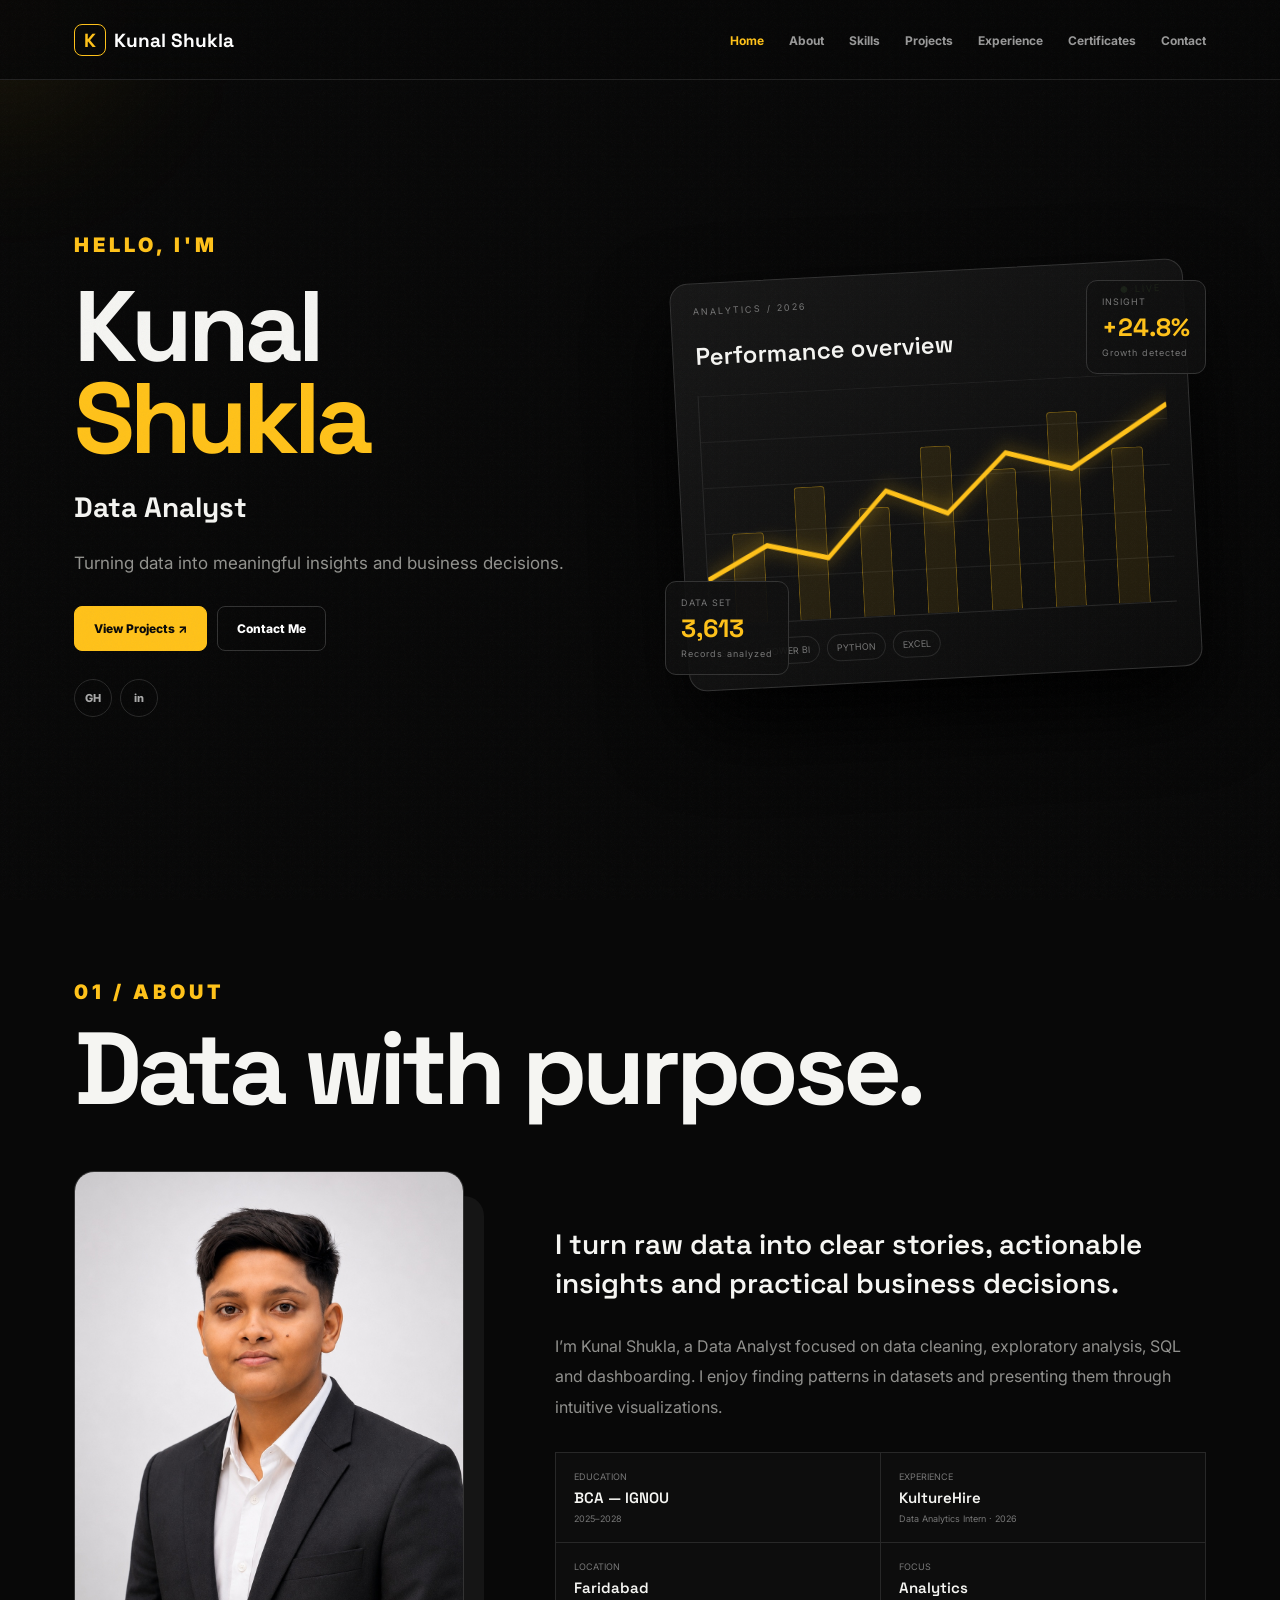
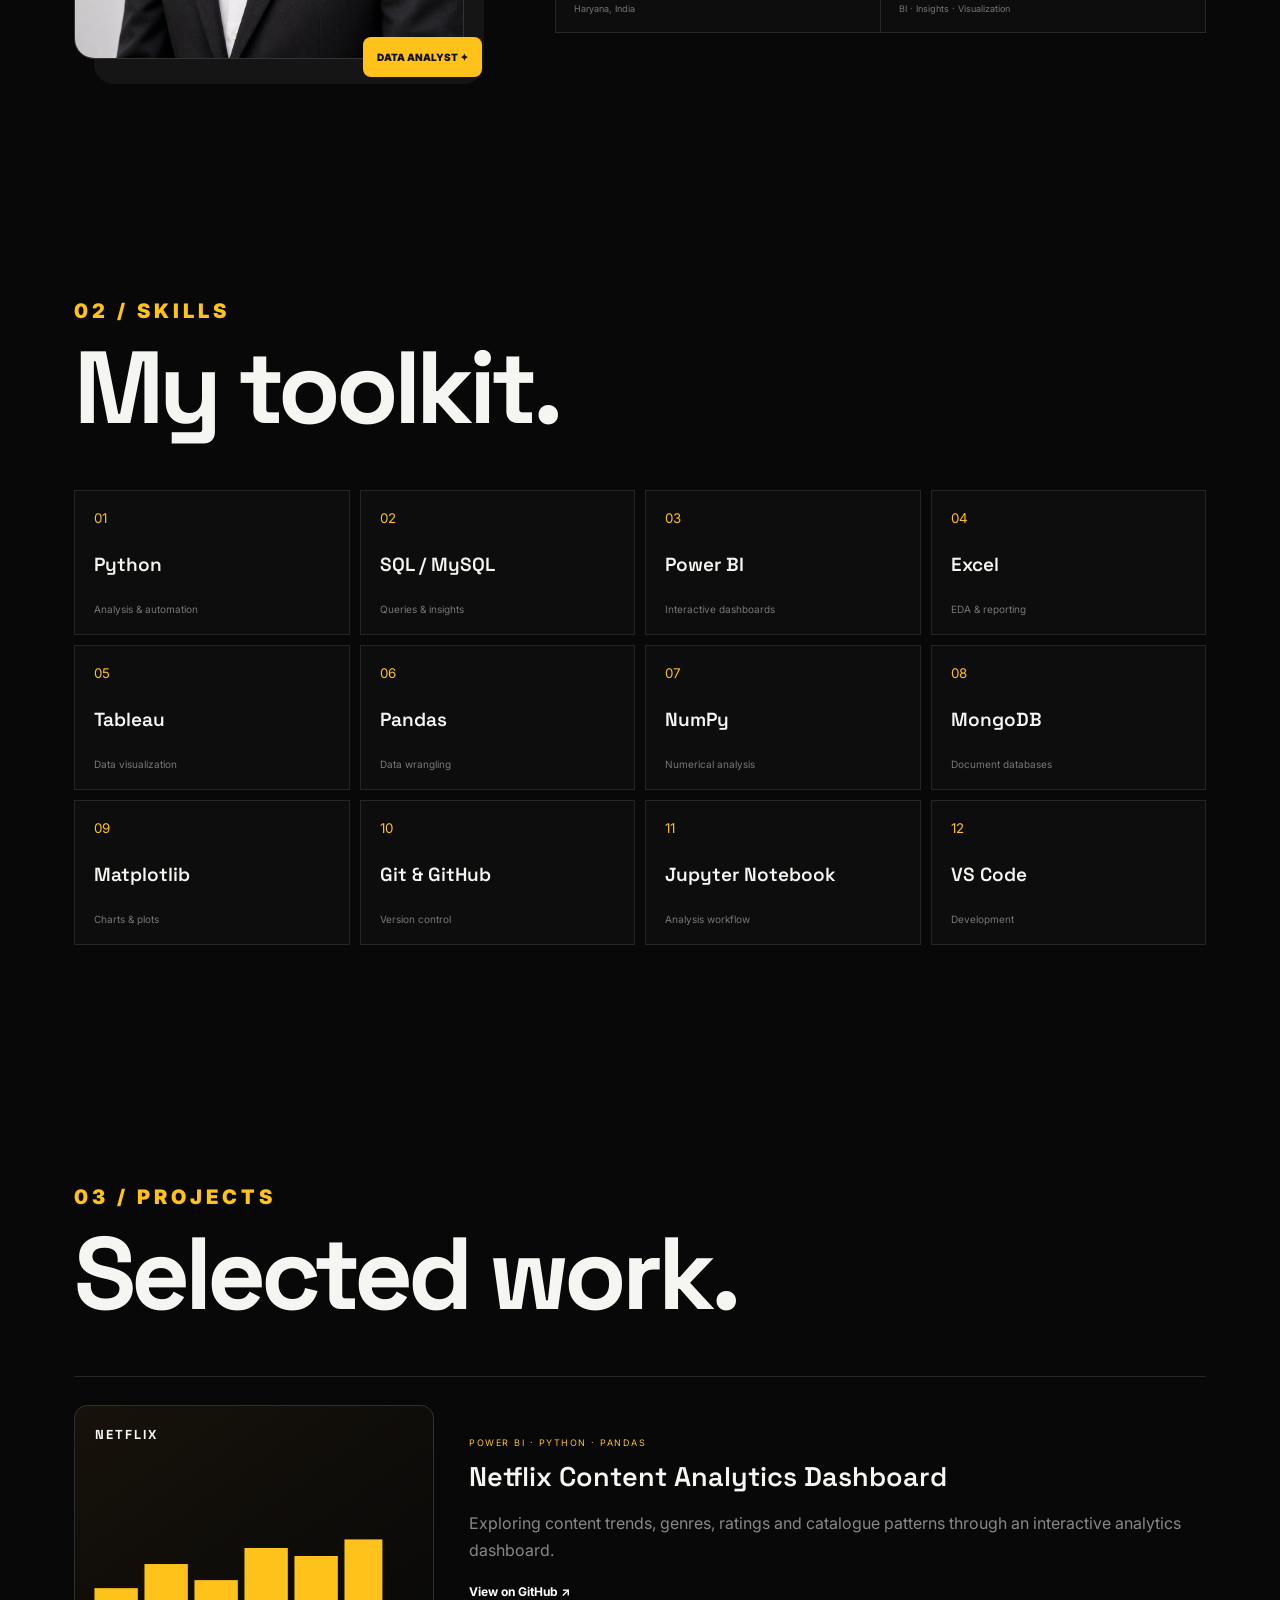
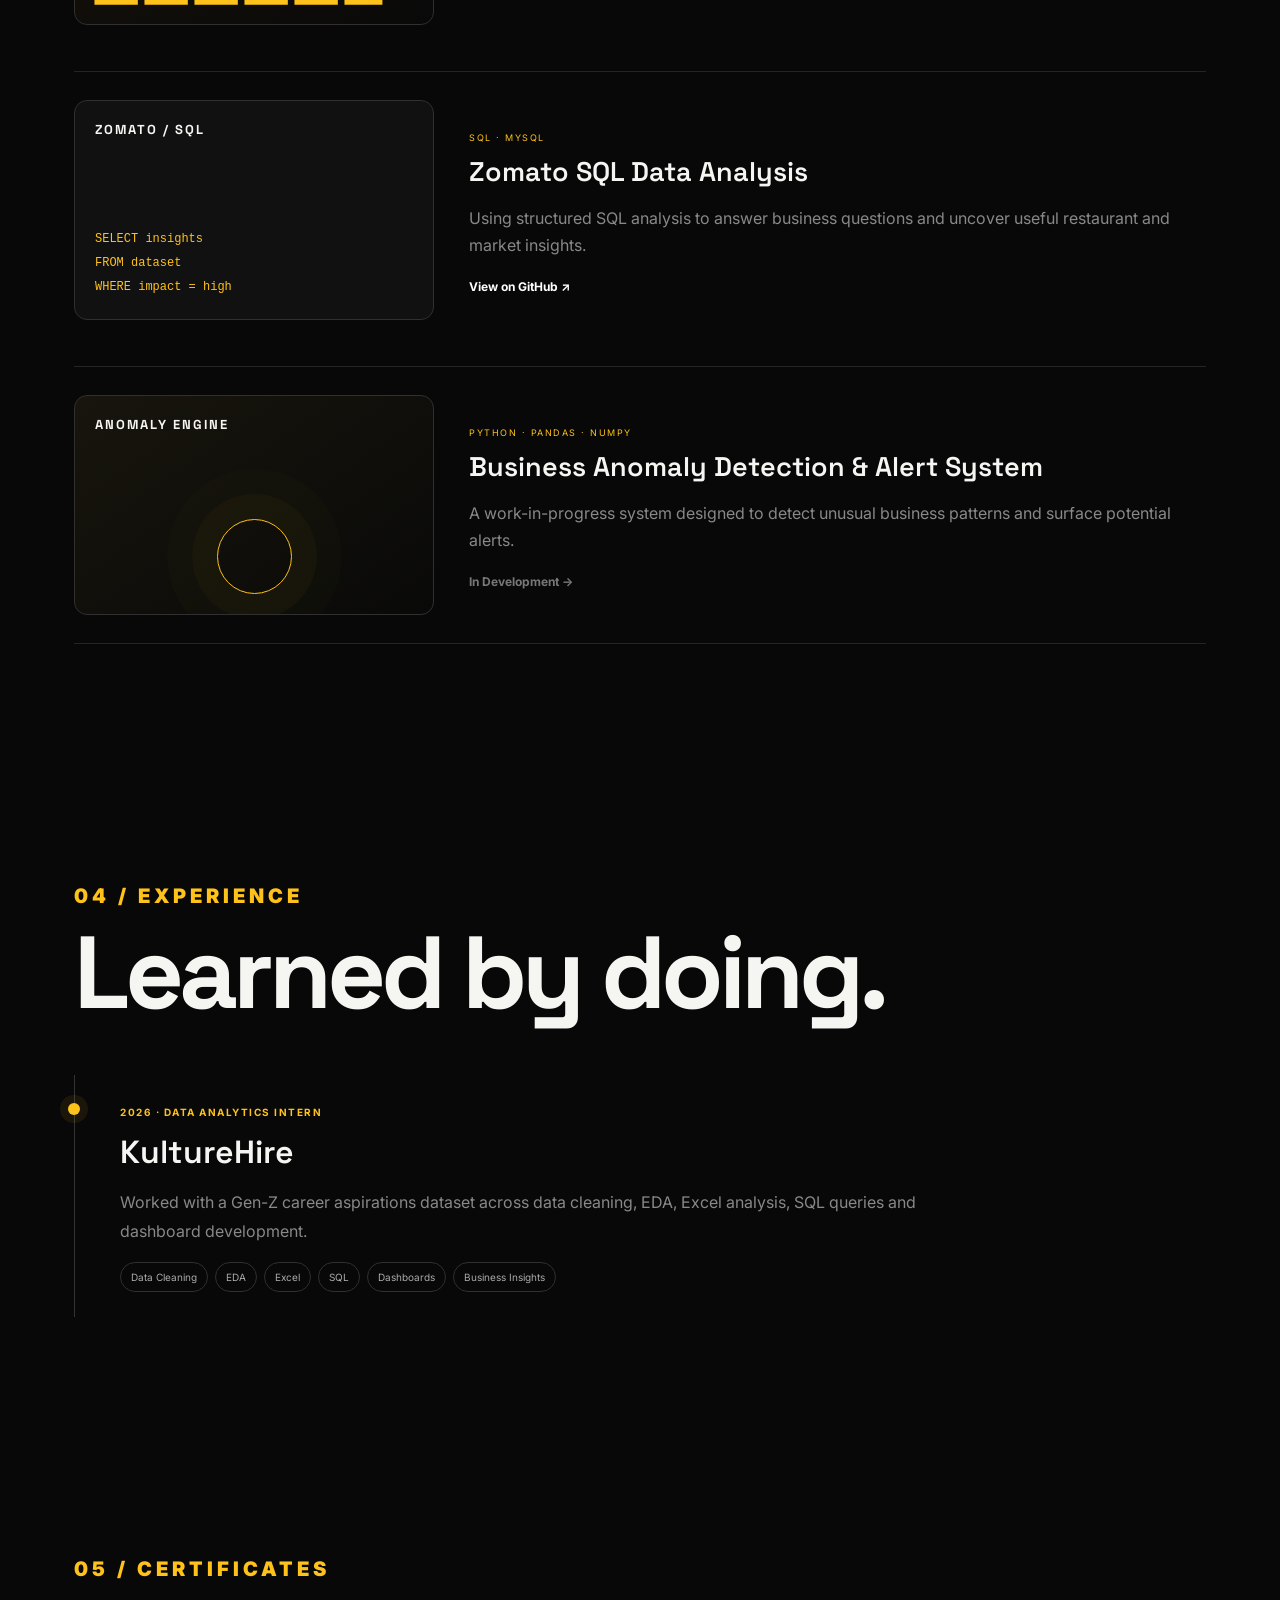
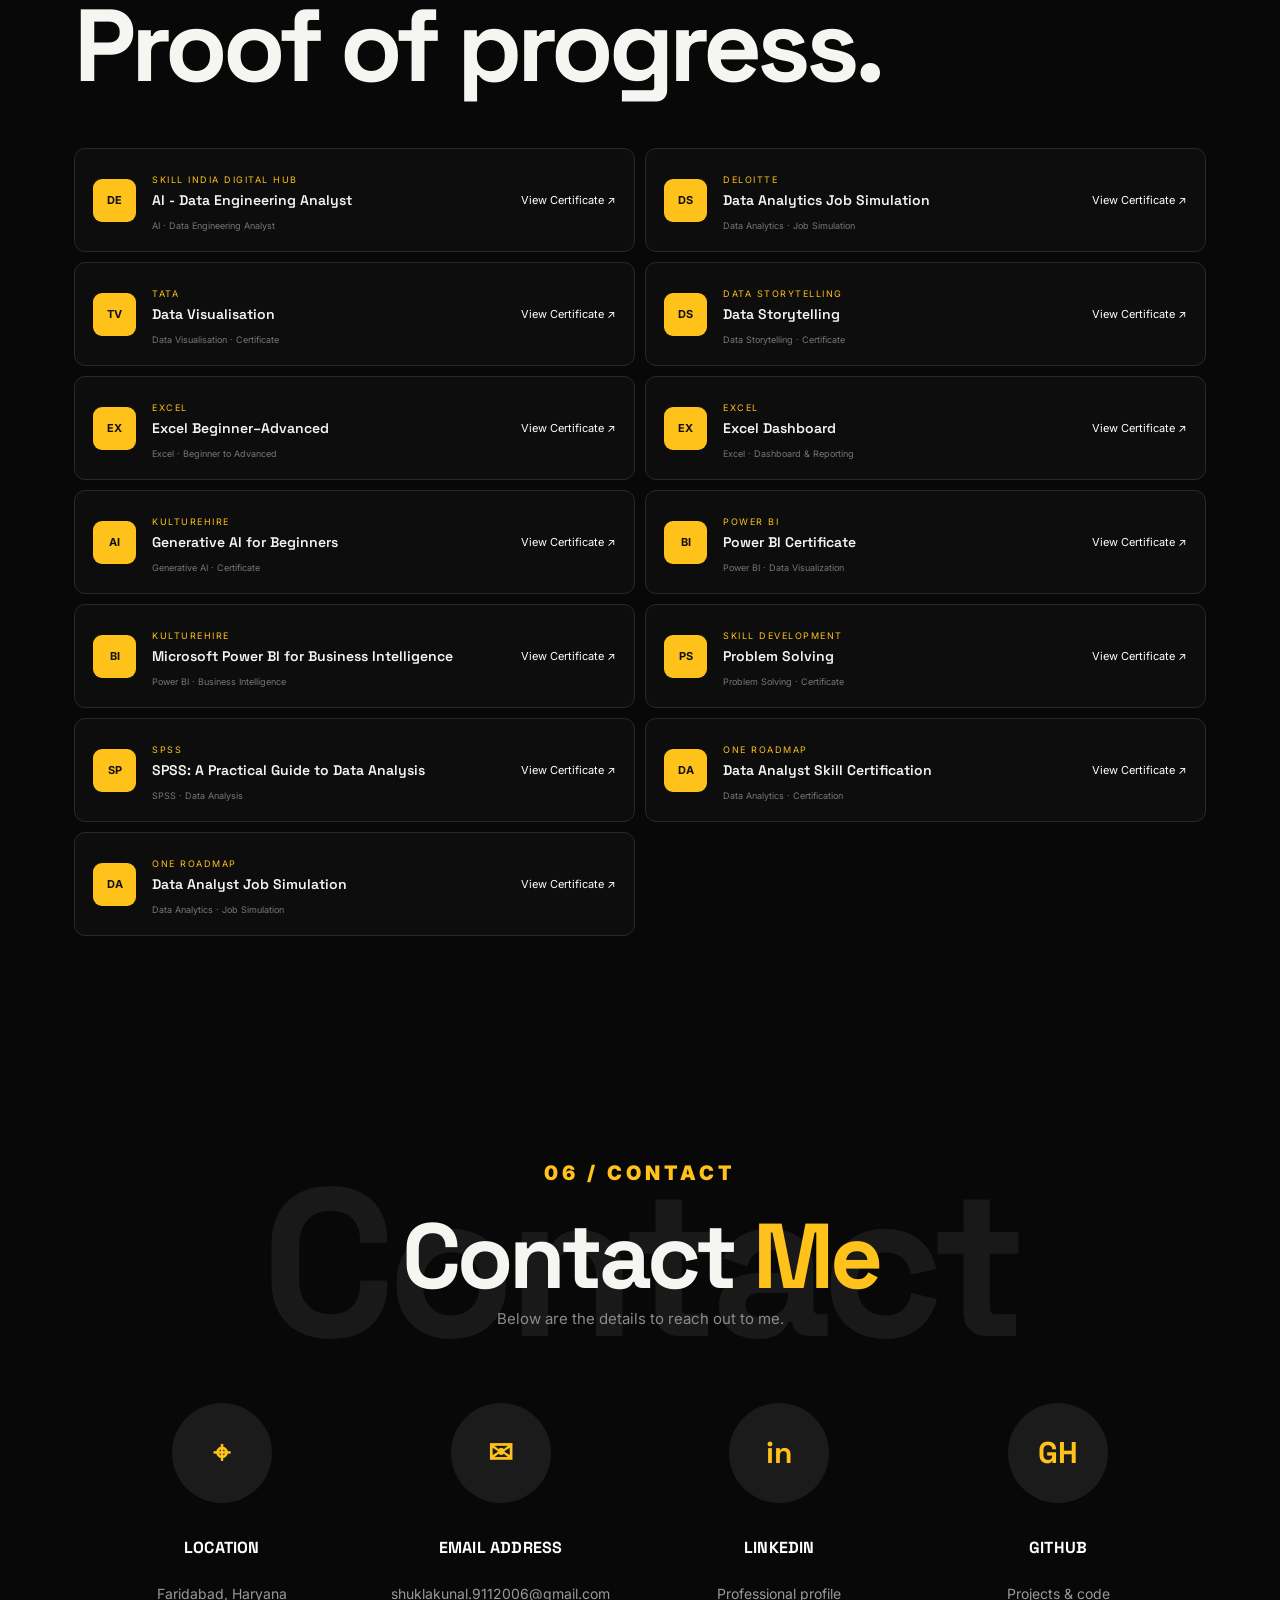
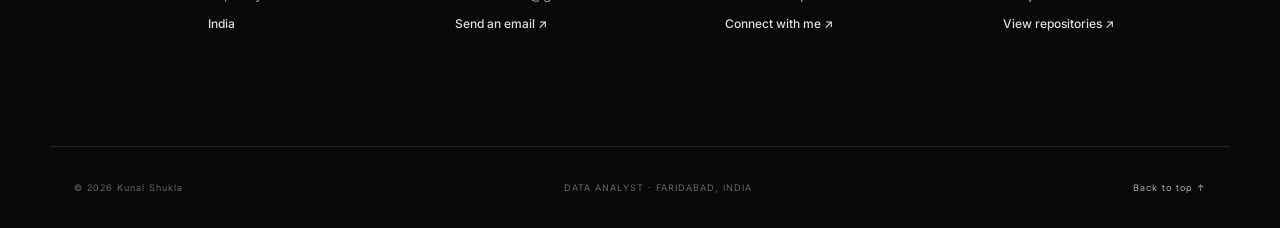
==== commit cc74f5e0: "Add files via upload" ====
--- a/index.html
+++ b/index.html
@@ -18,6 +18,7 @@
 <section id="experience" class="section"><div class="head reveal"><small>04 / EXPERIENCE</small><h2>Learned by doing.</h2></div><div class="timeline reveal"><b>2026 · DATA ANALYTICS INTERN</b><h3>KultureHire</h3><p>Worked with a Gen-Z career aspirations dataset across data cleaning, EDA, Excel analysis, SQL queries and dashboard development.</p><div class="tags"><i>Data Cleaning</i><i>EDA</i><i>Excel</i><i>SQL</i><i>Dashboards</i><i>Business Insights</i></div></div></section>
 
 <section id="certificates" class="section"><div class="head reveal"><small>05 / CERTIFICATES</small><h2>Proof of progress.</h2></div><div class="certs">
+<article class="cert reveal"><b>DE</b><div><small>SKILL INDIA DIGITAL HUB</small><h3>AI - Data Engineering Analyst</h3><span>AI · Data Engineering Analyst</span></div><a href="AI%20-%20Data%20Engineering%20Analyst.pdf" target="_blank" rel="noopener">View Certificate ↗</a></article>
 <article class="cert reveal"><b>DS</b><div><small>DELOITTE</small><h3>Data Analytics Job Simulation</h3><span>Data Analytics · Job Simulation</span></div><a href="Deloit%20Job%20simulation%20Certificate.pdf" target="_blank" rel="noopener">View Certificate ↗</a></article>
 <article class="cert reveal"><b>TV</b><div><small>TATA</small><h3>Data Visualisation</h3><span>Data Visualisation · Certificate</span></div><a href="TATA%20Data%20Visualisation%20Certificate.pdf" target="_blank" rel="noopener">View Certificate ↗</a></article>
 <article class="cert reveal"><b>DS</b><div><small>DATA STORYTELLING</small><h3>Data Storytelling</h3><span>Data Storytelling · Certificate</span></div><a href="Data%20Storytelling.pdf" target="_blank" rel="noopener">View Certificate ↗</a></article>
@@ -33,4 +34,4 @@
 </div></section>
 
 <section id="contact" class="section contact contactRedesign"><div class="contactTitle reveal"><small>06 / CONTACT</small><div class="contactWord">Contact</div><h2>Contact <em>Me</em></h2><p>Below are the details to reach out to me.</p></div><div class="contactGrid"><a class="contactCard reveal" href="#about"><div class="contactIcon">⌖</div><h3>LOCATION</h3><span>Faridabad, Haryana</span><b>India</b></a><a class="contactCard reveal" href="mailto:shuklakunal.9112006@gmail.com"><div class="contactIcon">✉</div><h3>EMAIL ADDRESS</h3><span>shuklakunal.9112006@gmail.com</span><b>Send an email ↗</b></a><a class="contactCard reveal" href="https://www.linkedin.com/in/kunal-shukla-data-analyst" target="_blank" rel="noopener"><div class="contactIcon">in</div><h3>LINKEDIN</h3><span>Professional profile</span><b>Connect with me ↗</b></a><a class="contactCard reveal" href="https://github.com/shuklakunal9112006-da" target="_blank" rel="noopener"><div class="contactIcon">GH</div><h3>GITHUB</h3><span>Projects & code</span><b>View repositories ↗</b></a></div></section>
-</main><footer><span>© 2026 Kunal Shukla</span><span>DATA ANALYST · FARIDABAD, INDIA</span><a href="#home">Back to top ↑</a></footer><script src="script.js"></script></body></html>
+</main><footer><span>© 2026 Kunal Shukla</span><span>DATA ANALYST · FARIDABAD, INDIA</span><a href="#home">Back to top ↑</a></footer><script src="script.js"></script></body></html>
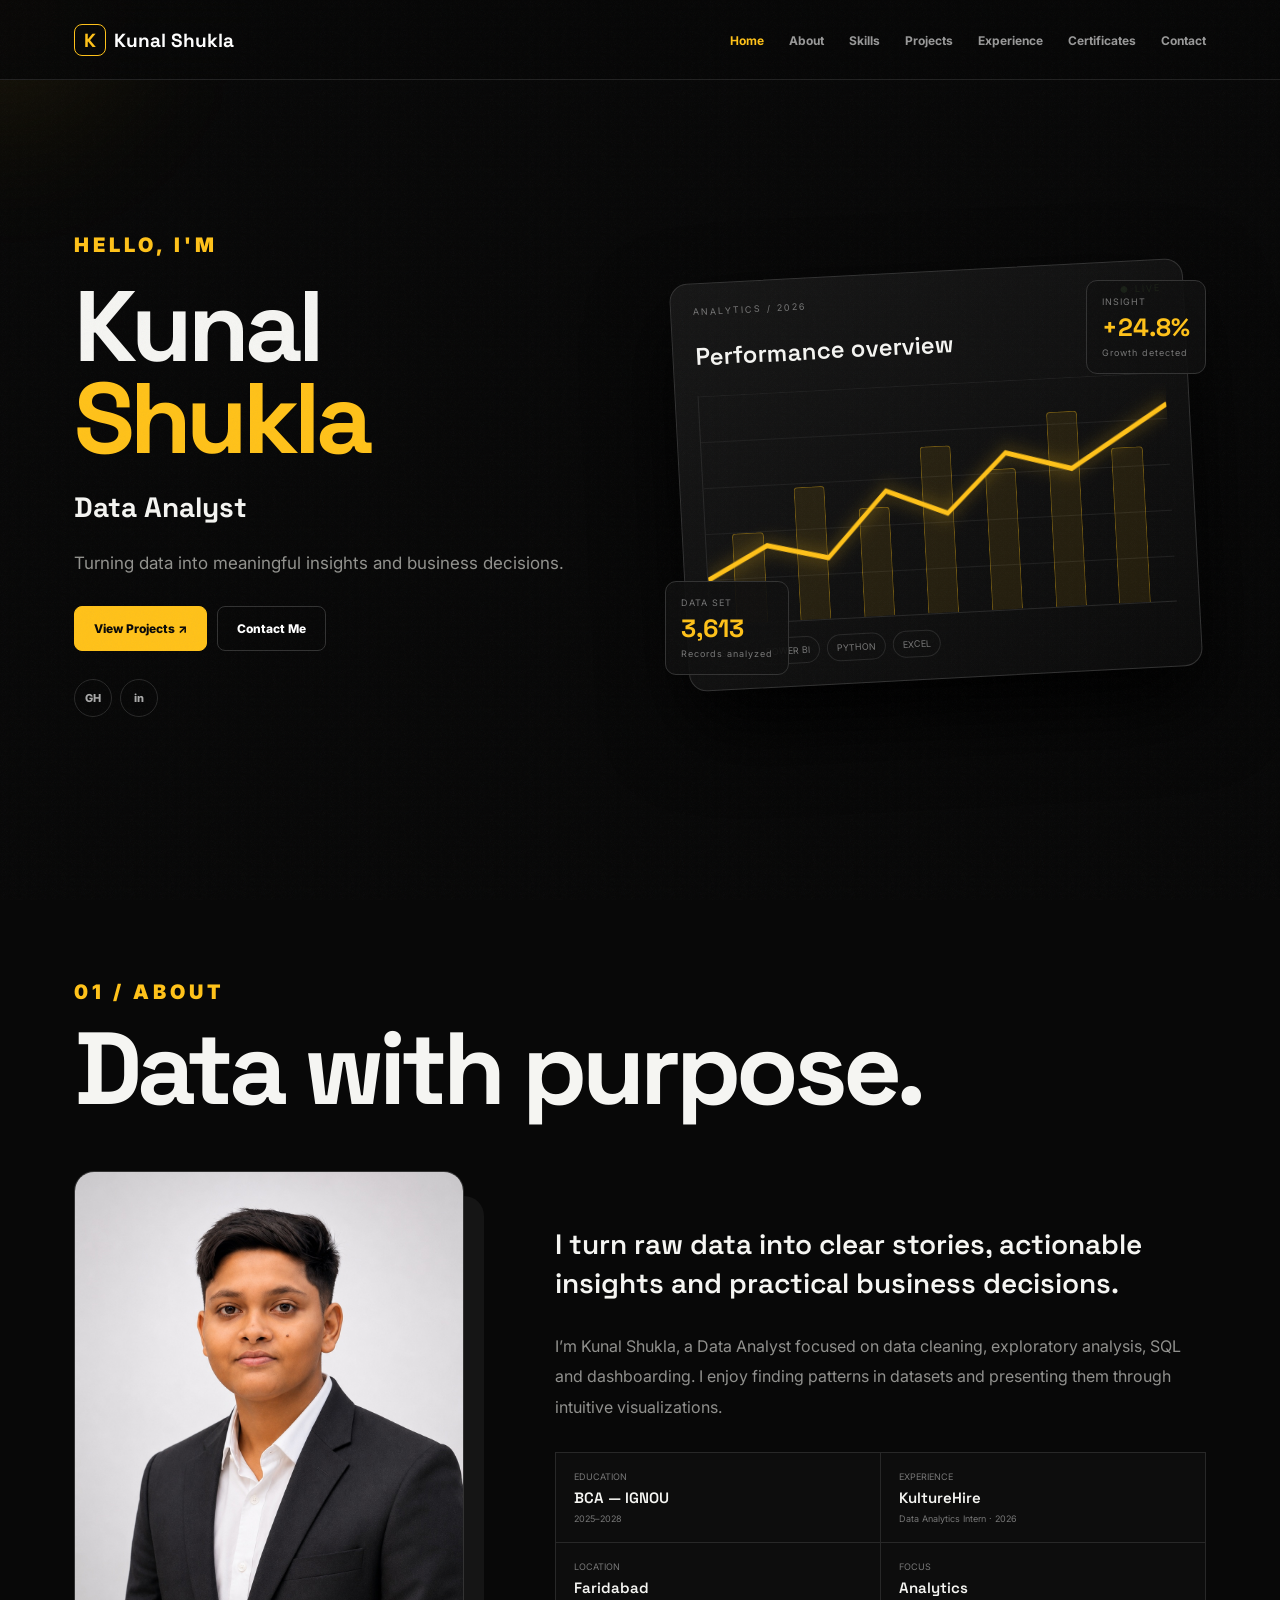
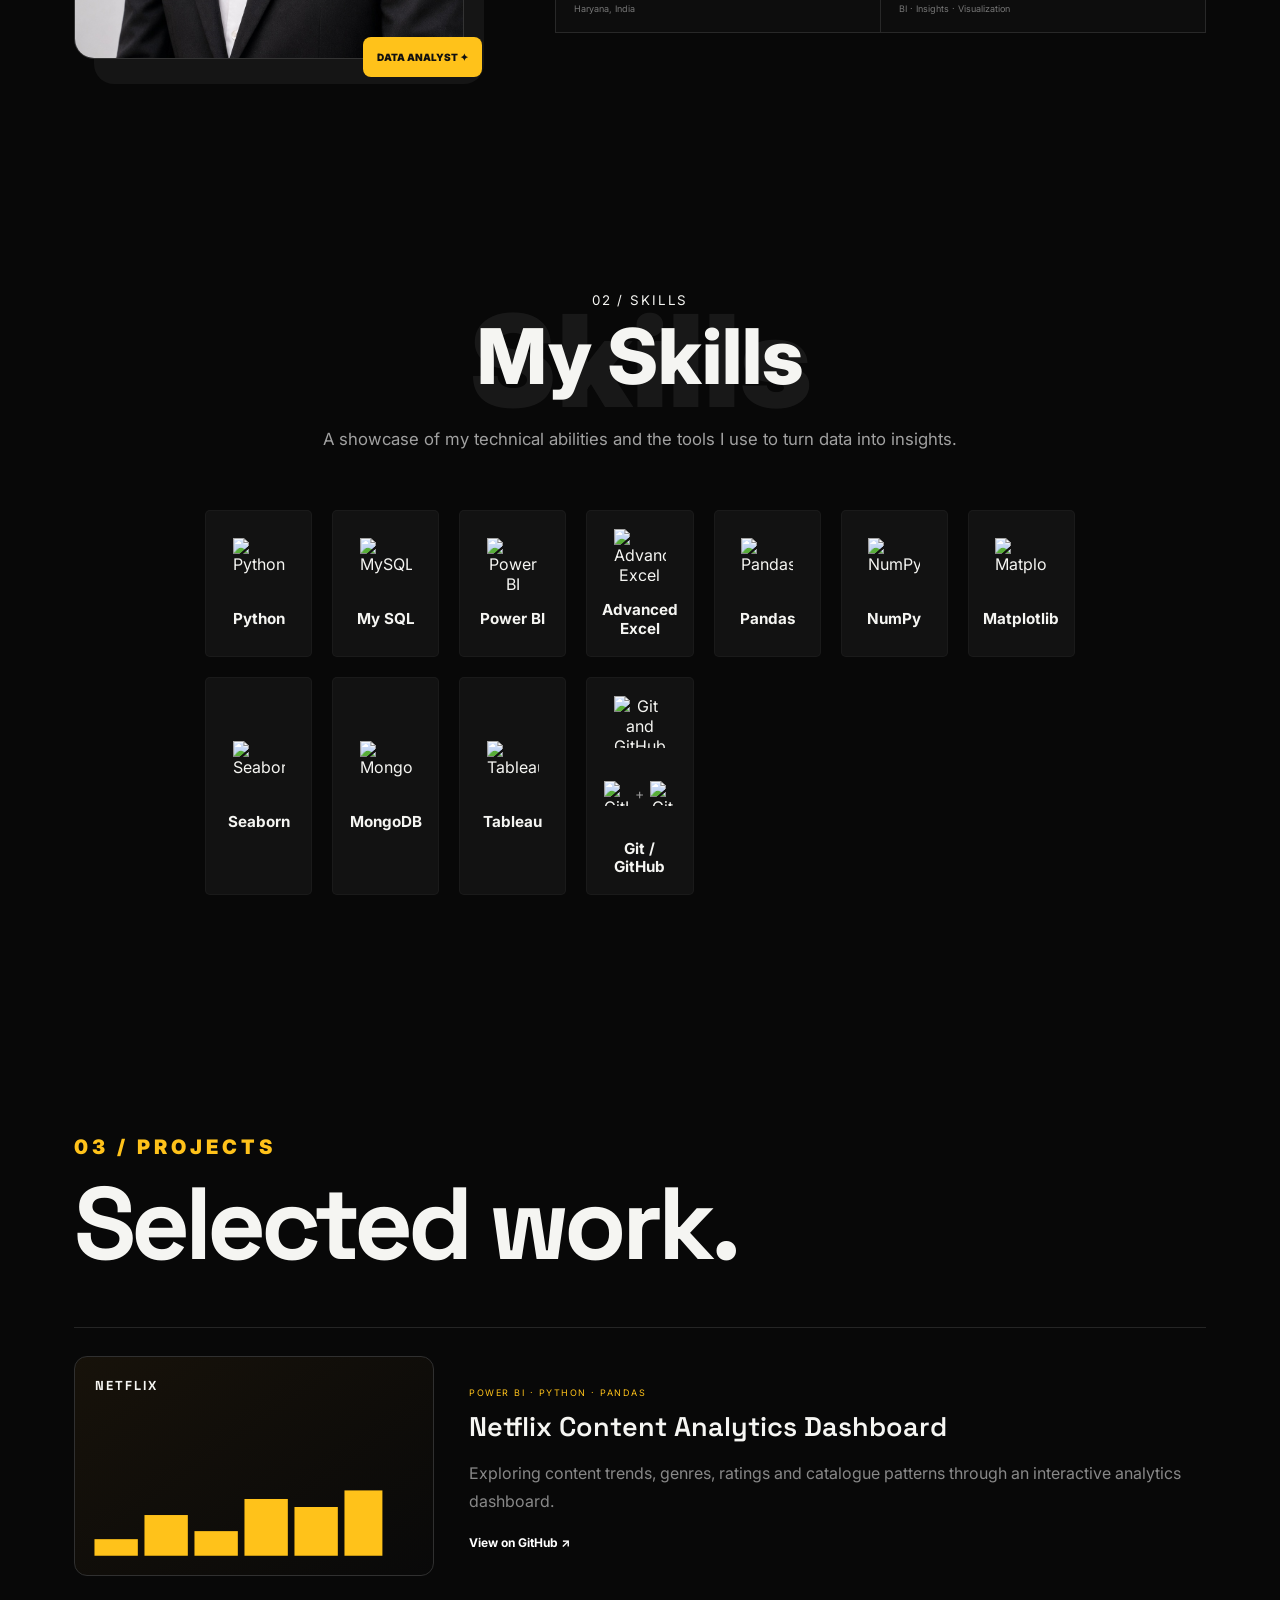
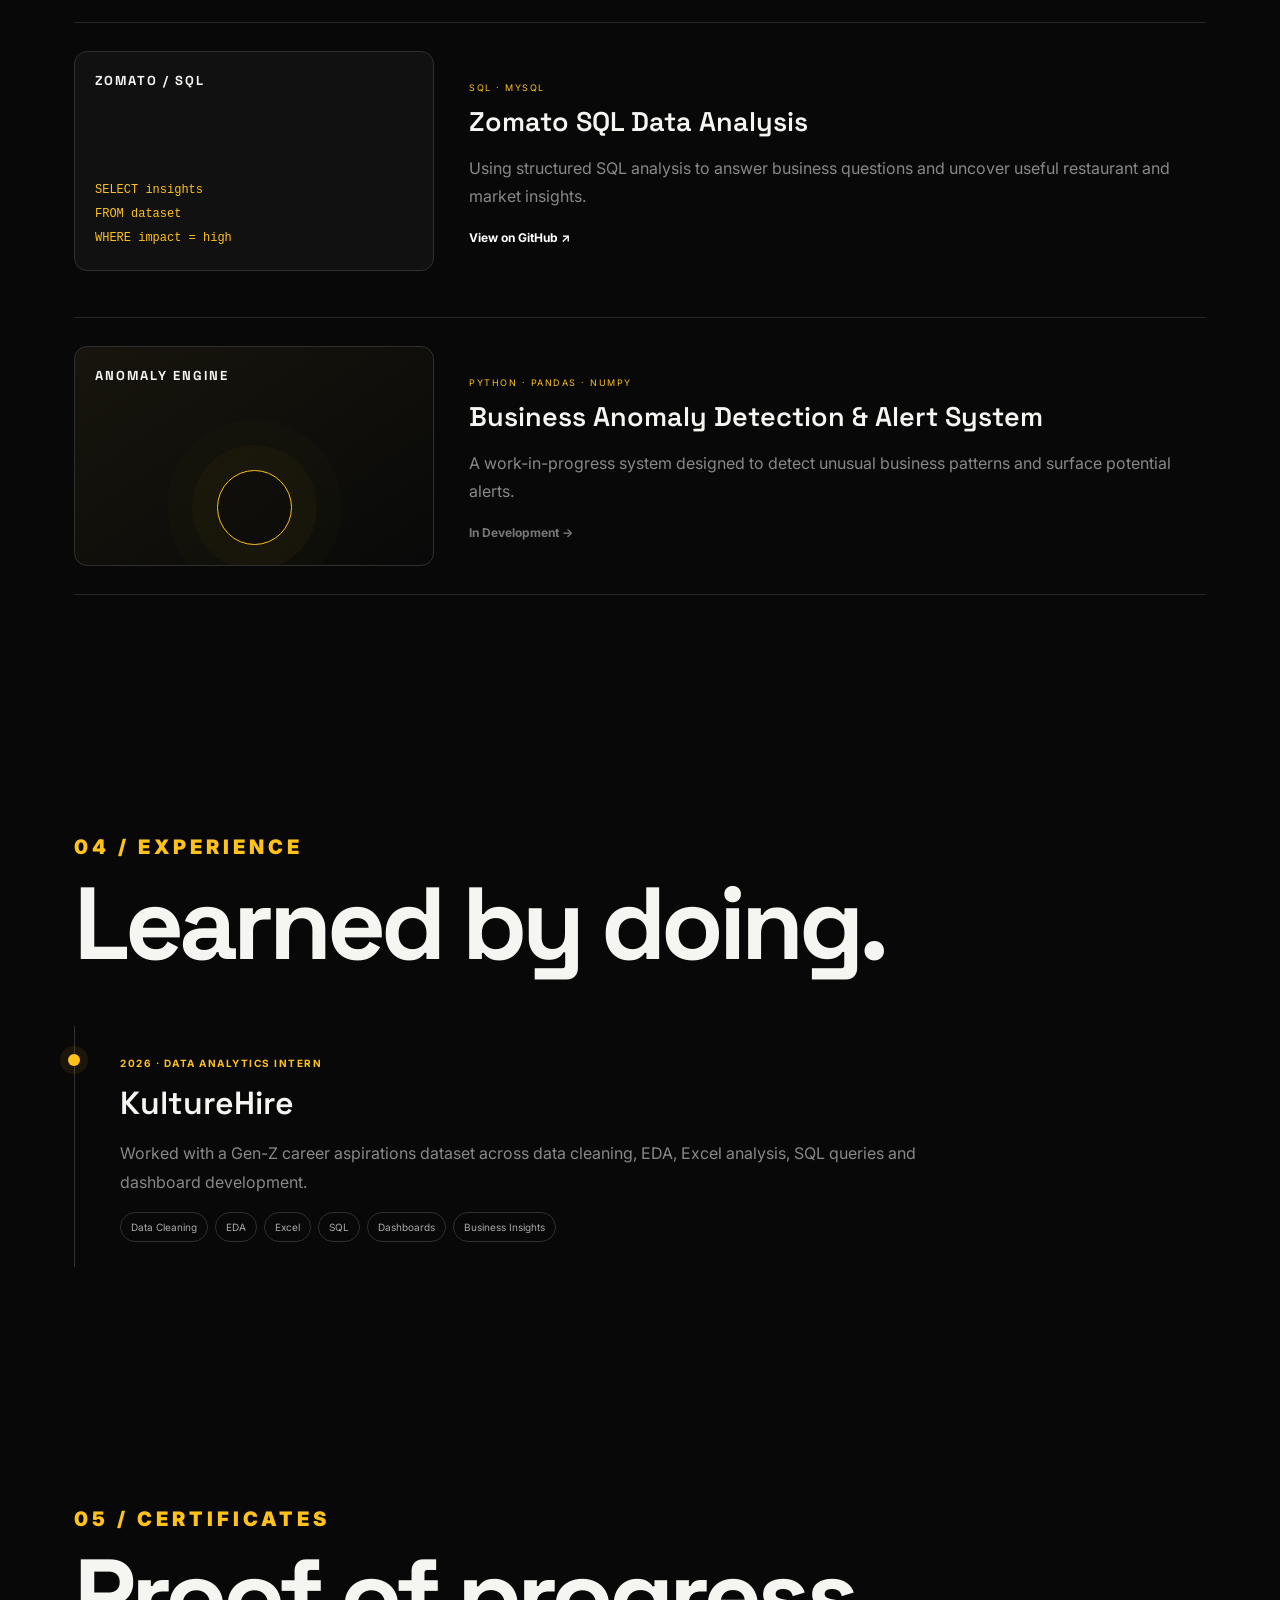
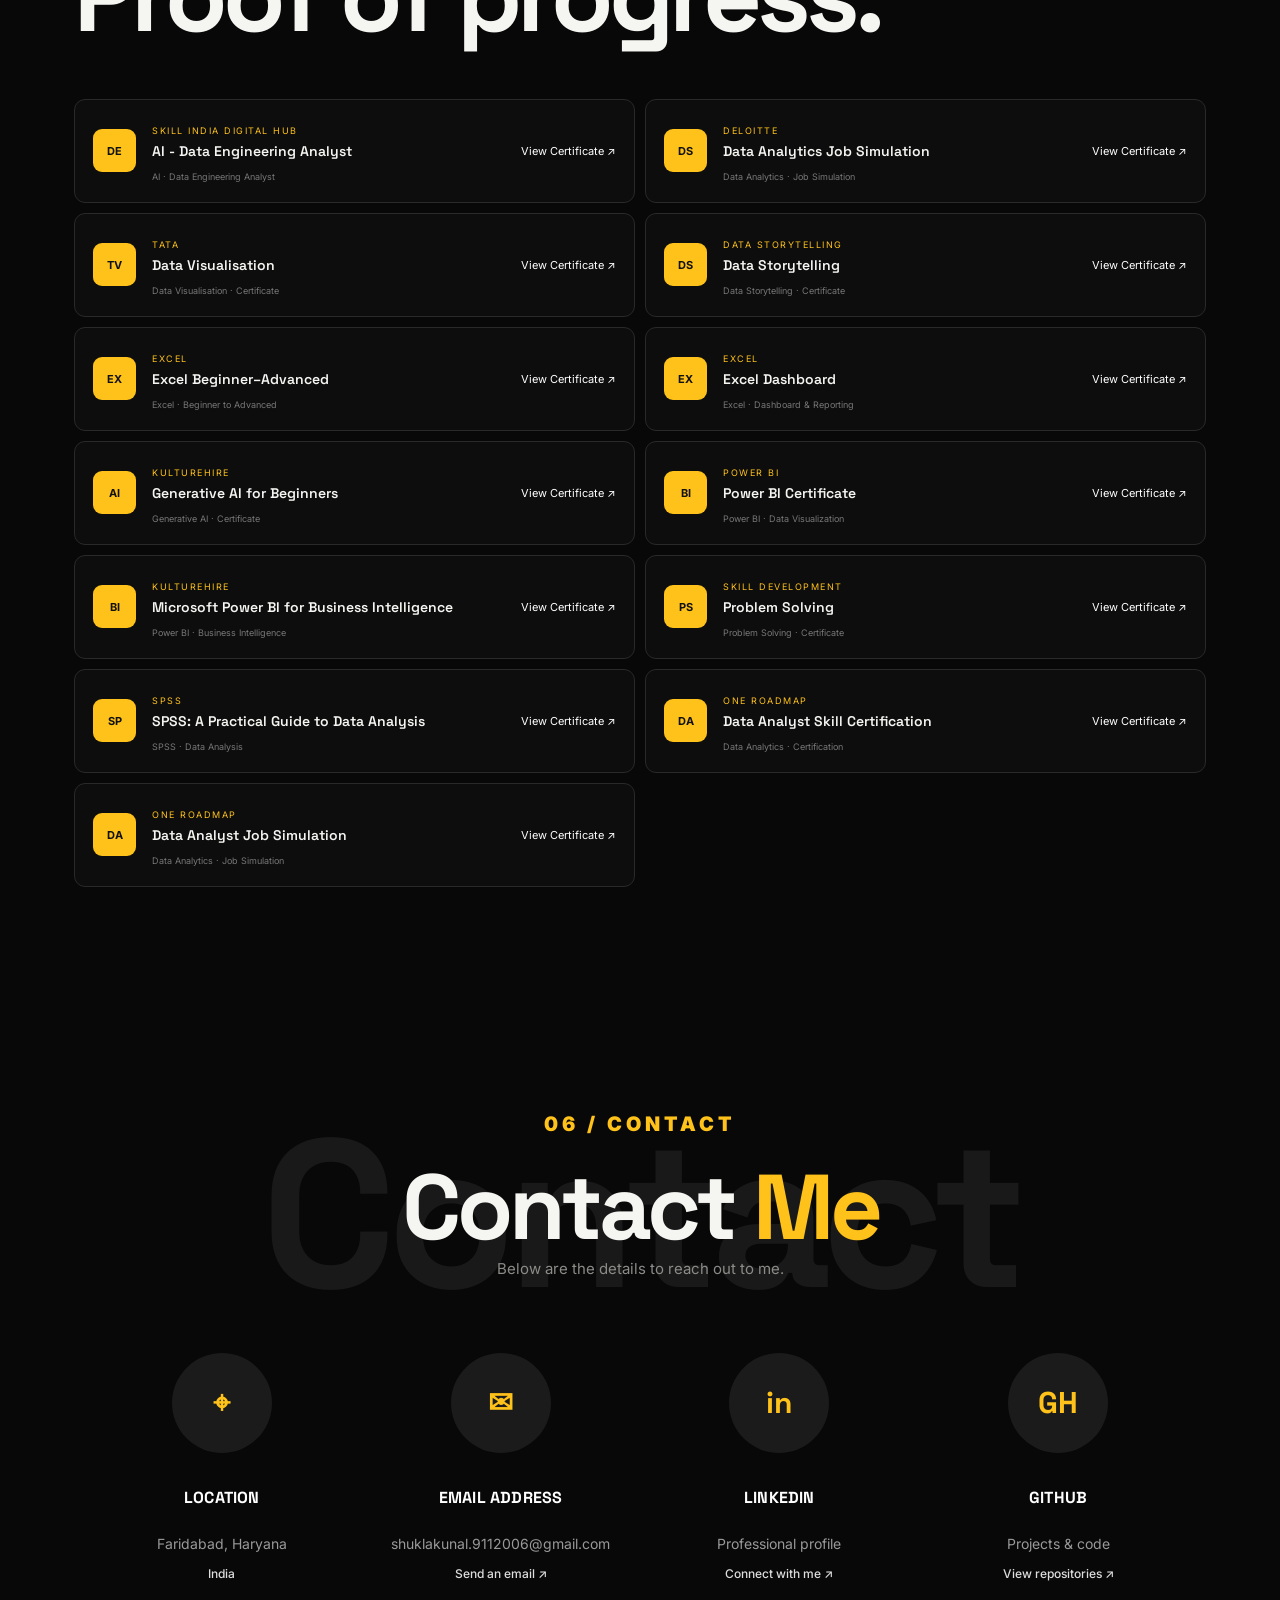
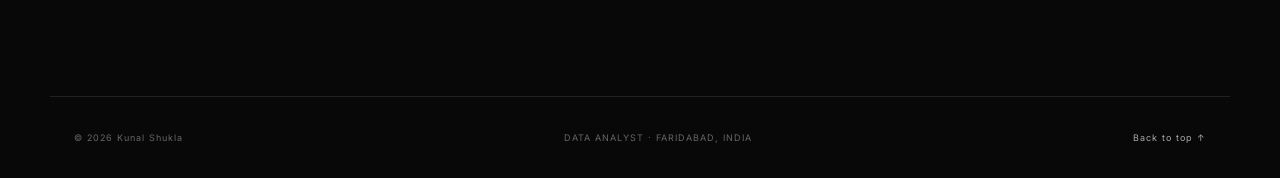
==== commit 64859161: "Add files via upload" ====
--- a/index.html
+++ b/index.html
@@ -1,4 +1,23 @@
-<!doctype html><html lang="en"><head><meta charset="utf-8"><meta name="viewport" content="width=device-width,initial-scale=1"><meta name="description" content="Kunal Shukla — Data Analyst Portfolio"><meta property="og:title" content="Kunal Shukla | Data Analyst"><title>Kunal Shukla | Data Analyst</title><link rel="preconnect" href="https://fonts.googleapis.com"><link href="https://fonts.googleapis.com/css2?family=Inter:wght@400;500;600;700;800&family=Space+Grotesk:wght@500;600;700&display=swap" rel="stylesheet"><link rel="stylesheet" href="style.css"></head><body>
+<!doctype html><html lang="en"><head><meta charset="utf-8"><meta name="viewport" content="width=device-width,initial-scale=1"><meta name="description" content="Kunal Shukla — Data Analyst Portfolio"><meta property="og:title" content="Kunal Shukla | Data Analyst"><title>Kunal Shukla | Data Analyst</title><link rel="preconnect" href="https://fonts.googleapis.com"><link href="https://fonts.googleapis.com/css2?family=Inter:wght@400;500;600;700;800&family=Space+Grotesk:wght@500;600;700&display=swap" rel="stylesheet"><link rel="stylesheet" href="style.css">
+<style>
+.skillsShowcaseSection{padding-top:110px;padding-bottom:120px}
+.skillsShowcaseHead{position:relative;text-align:center;max-width:900px;margin:0 auto 58px;overflow:visible}
+.skillsShowcaseHead small{position:relative;z-index:2;letter-spacing:.14em}
+.skillsShowcaseHead h2{position:relative;z-index:2;margin:10px 0 0;font-size:clamp(3rem,6vw,4.8rem);line-height:1;font-weight:800}
+.skillsShowcaseHead p{position:relative;z-index:2;margin:30px auto 0;max-width:700px;color:rgba(255,255,255,.62);font-size:1.05rem;line-height:1.6}
+.skillsGhost{position:absolute;z-index:1;left:50%;top:8px;transform:translateX(-50%);font-size:clamp(5rem,11vw,8rem);font-weight:900;line-height:1;color:rgba(255,255,255,.065);pointer-events:none;user-select:none}
+.skillsShowcase{max-width:870px;margin:0 auto;display:grid;grid-template-columns:repeat(7,minmax(95px,1fr));gap:20px;justify-content:center}
+.skillBox{min-height:145px;background:rgba(20,20,20,.9);border:1px solid rgba(255,255,255,.035);border-radius:5px;display:flex;flex-direction:column;align-items:center;justify-content:center;gap:20px;padding:18px 10px;text-align:center;transition:transform .3s ease,border-color .3s ease,background .3s ease,box-shadow .3s ease}
+.skillBox:hover{transform:translateY(-8px);border-color:rgba(255,193,7,.35);background:rgba(27,27,27,.98);box-shadow:0 16px 35px rgba(0,0,0,.28)}
+.skillBox>img{width:52px;height:52px;object-fit:contain}
+.skillBox b{font-size:.95rem;line-height:1.2;white-space:normal}
+.dualIcons{height:52px;display:flex;align-items:center;justify-content:center;gap:6px}
+.dualIcons img{width:25px;height:25px;object-fit:contain}
+.dualIcons span{font-size:14px;color:rgba(255,255,255,.55)}
+@media(max-width:1000px){.skillsShowcase{grid-template-columns:repeat(4,minmax(120px,1fr));max-width:700px}}
+@media(max-width:650px){.skillsShowcaseSection{padding-top:80px;padding-bottom:80px}.skillsShowcaseHead{margin-bottom:42px}.skillsShowcase{grid-template-columns:repeat(2,minmax(120px,1fr));gap:14px;padding:0 8px}.skillBox{min-height:135px}.skillsShowcaseHead p{font-size:.95rem;padding:0 15px}.skillsGhost{top:16px}}
+</style>
+</head><body>
 <div class="grain"></div><div class="glow"></div>
 <header><a class="logo" href="#home"><b>K</b>Kunal Shukla</a><button class="menu">☰</button><nav><a class="active" href="#home">Home</a><a href="#about">About</a><a href="#skills">Skills</a><a href="#projects">Projects</a><a href="#experience">Experience</a><a href="#certificates">Certificates</a><a href="#contact">Contact</a></nav></header>
 <main>
@@ -7,7 +26,27 @@
 
 <section id="about" class="section"><div class="head reveal"><small>01 / ABOUT</small><h2>Data with purpose.</h2></div><div class="about"><div class="photo reveal"><img src="profile.jpg" alt="Kunal Shukla professional profile photo"><label>DATA ANALYST ✦</label></div><div class="copy reveal"><p class="lead">I turn raw data into clear stories, actionable insights and practical business decisions.</p><p>I’m Kunal Shukla, a Data Analyst focused on data cleaning, exploratory analysis, SQL and dashboarding. I enjoy finding patterns in datasets and presenting them through intuitive visualizations.</p><div class="info"><div><small>EDUCATION</small><b>BCA — IGNOU</b><span>2025–2028</span></div><div><small>EXPERIENCE</small><b>KultureHire</b><span>Data Analytics Intern · 2026</span></div><div><small>LOCATION</small><b>Faridabad</b><span>Haryana, India</span></div><div><small>FOCUS</small><b>Analytics</b><span>BI · Insights · Visualization</span></div></div></div></div></section>
 
-<section id="skills" class="section"><div class="head reveal"><small>02 / SKILLS</small><h2>My toolkit.</h2></div><div class="skills"><div class="skill reveal"><small>01</small><b>Python</b><span>Analysis & automation</span></div><div class="skill reveal"><small>02</small><b>SQL / MySQL</b><span>Queries & insights</span></div><div class="skill reveal"><small>03</small><b>Power BI</b><span>Interactive dashboards</span></div><div class="skill reveal"><small>04</small><b>Excel</b><span>EDA & reporting</span></div><div class="skill reveal"><small>05</small><b>Tableau</b><span>Data visualization</span></div><div class="skill reveal"><small>06</small><b>Pandas</b><span>Data wrangling</span></div><div class="skill reveal"><small>07</small><b>NumPy</b><span>Numerical analysis</span></div><div class="skill reveal"><small>08</small><b>MongoDB</b><span>Document databases</span></div><div class="skill reveal"><small>09</small><b>Matplotlib</b><span>Charts & plots</span></div><div class="skill reveal"><small>10</small><b>Git & GitHub</b><span>Version control</span></div><div class="skill reveal"><small>11</small><b>Jupyter Notebook</b><span>Analysis workflow</span></div><div class="skill reveal"><small>12</small><b>VS Code</b><span>Development</span></div></div></section>
+<section id="skills" class="section skillsShowcaseSection">
+<div class="skillsShowcaseHead reveal">
+  <small>02 / SKILLS</small>
+  <h2>My Skills</h2>
+  <div class="skillsGhost">Skills</div>
+  <p>A showcase of my technical abilities and the tools I use to turn data into insights.</p>
+</div>
+<div class="skillsShowcase">
+  <div class="skillBox reveal"><img src="https://cdn.simpleicons.org/python/3776AB" alt="Python"><b>Python</b></div>
+  <div class="skillBox reveal"><img src="https://cdn.simpleicons.org/mysql/4479A1" alt="MySQL"><b>My SQL</b></div>
+  <div class="skillBox reveal"><img src="https://cdn.simpleicons.org/powerbi/F2C811" alt="Power BI"><b>Power BI</b></div>
+  <div class="skillBox reveal"><img src="https://cdn.simpleicons.org/microsoftexcel/217346" alt="Advanced Excel"><b>Advanced Excel</b></div>
+  <div class="skillBox reveal"><img src="https://cdn.simpleicons.org/pandas/150458" alt="Pandas"><b>Pandas</b></div>
+  <div class="skillBox reveal"><img src="https://cdn.simpleicons.org/numpy/013243" alt="NumPy"><b>NumPy</b></div>
+  <div class="skillBox reveal"><img src="https://cdn.simpleicons.org/matplotlib/11557C" alt="Matplotlib"><b>Matplotlib</b></div>
+  <div class="skillBox reveal"><img src="https://cdn.simpleicons.org/seaborn/4C72B0" alt="Seaborn"><b>Seaborn</b></div>
+  <div class="skillBox reveal"><img src="https://cdn.simpleicons.org/mongodb/47A248" alt="MongoDB"><b>MongoDB</b></div>
+  <div class="skillBox reveal"><img src="https://cdn.simpleicons.org/tableau/E97627" alt="Tableau"><b>Tableau</b></div>
+  <div class="skillBox reveal"><img src="https://cdn.simpleicons.org/git/F05032" alt="Git and GitHub"><div class="dualIcons"><img src="https://cdn.simpleicons.org/github/FFFFFF" alt="GitHub"><span>+</span><img src="https://cdn.simpleicons.org/git/F05032" alt="Git"></div><b>Git / GitHub</b></div>
+</div>
+</section>
 
 <section id="projects" class="section"><div class="head reveal"><small>03 / PROJECTS</small><h2>Selected work.</h2></div><div class="projects">
 <article class="project reveal"><div class="art net"><strong>NETFLIX</strong><div class="mini">▂▅▃▇▆▉</div></div><div><small>POWER BI · PYTHON · PANDAS</small><h3>Netflix Content Analytics Dashboard</h3><p>Exploring content trends, genres, ratings and catalogue patterns through an interactive analytics dashboard.</p><a href="https://github.com/shuklakunal9112006-da/Netflix-Content-Analytics" target="_blank">View on GitHub ↗</a></div></article>
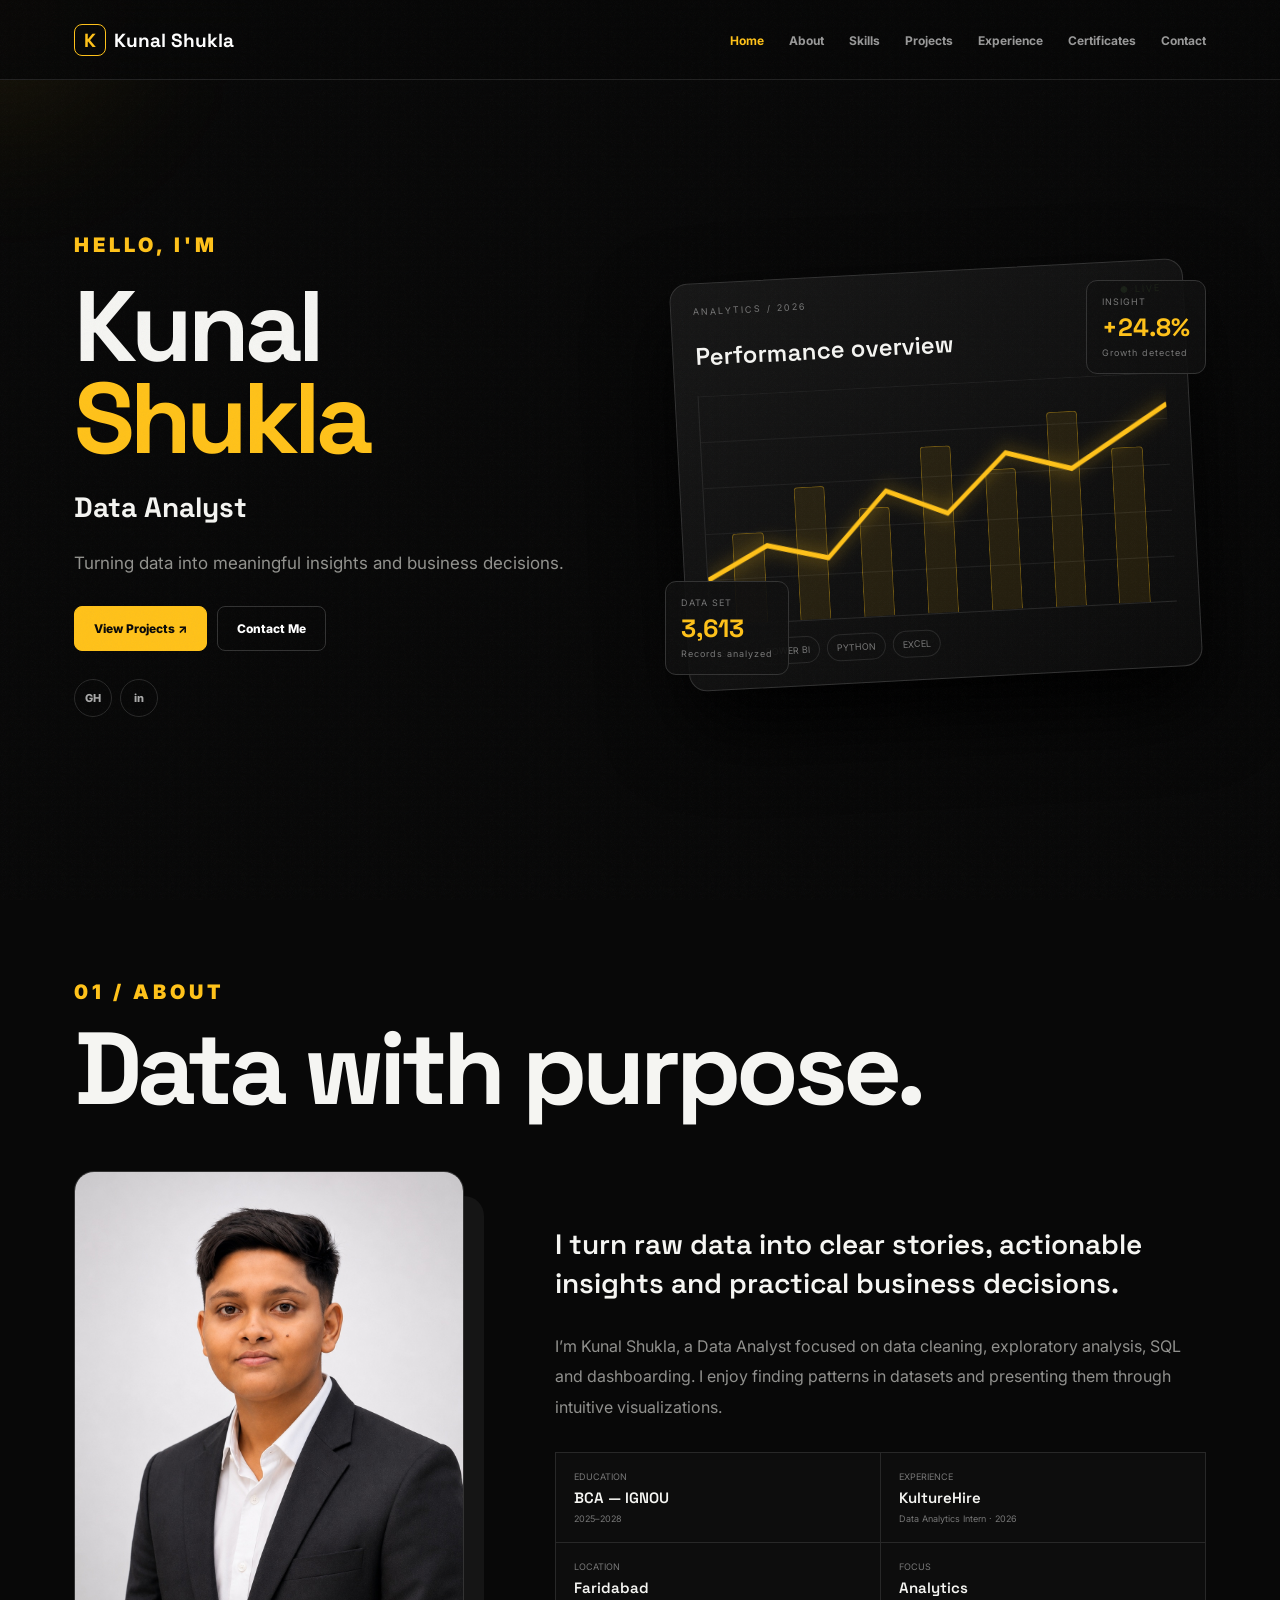
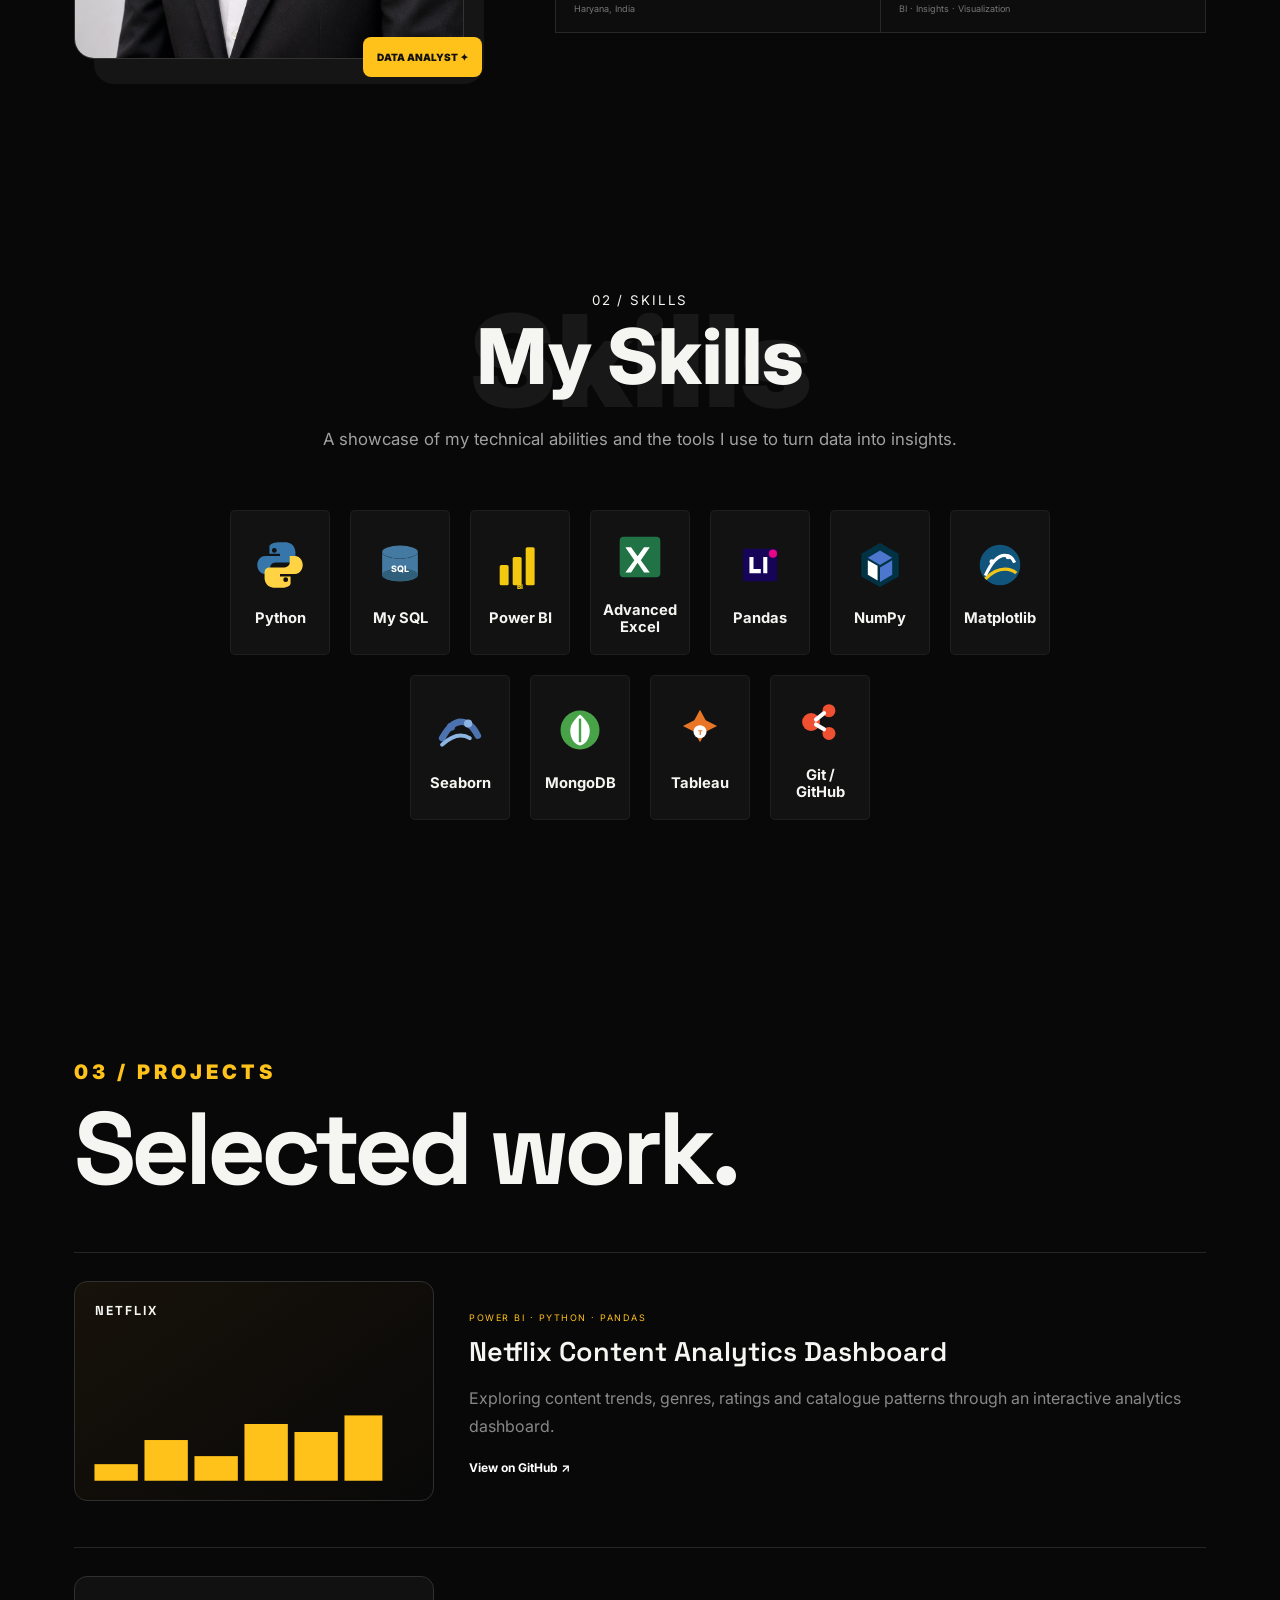
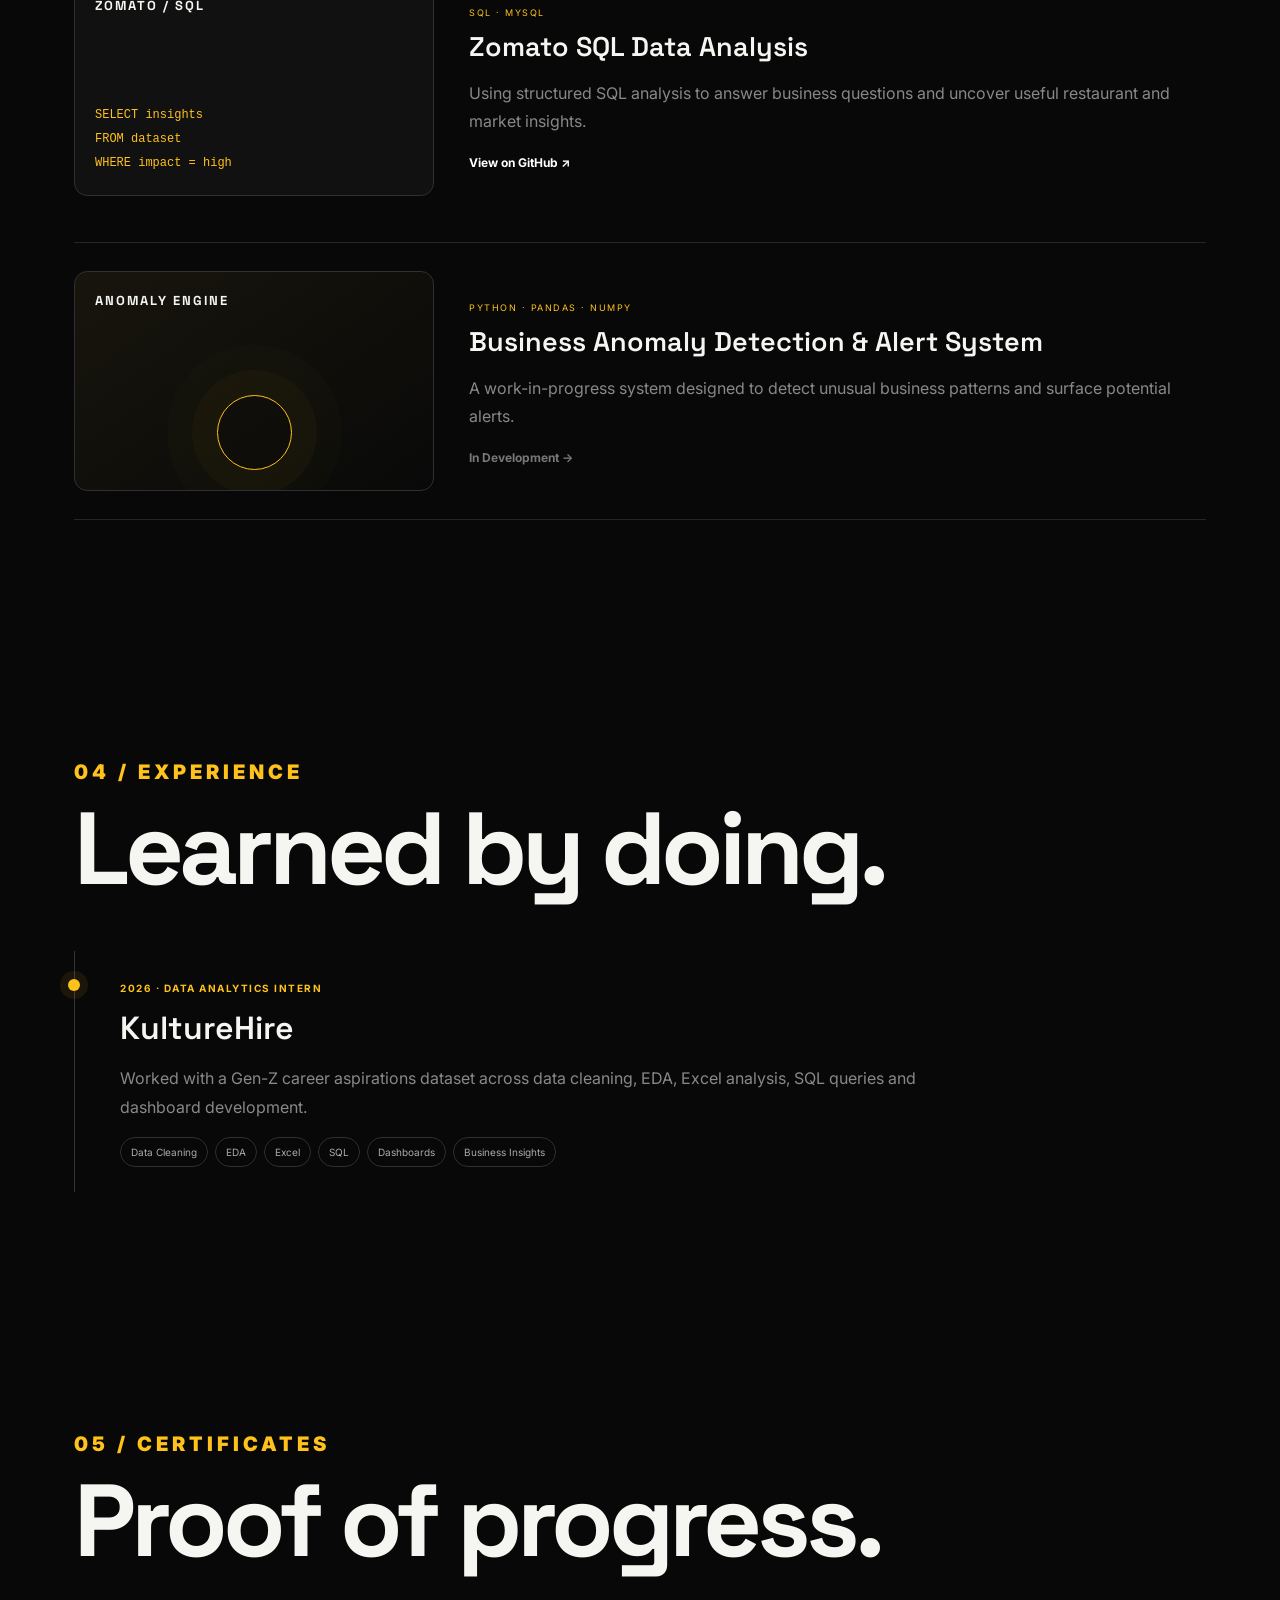
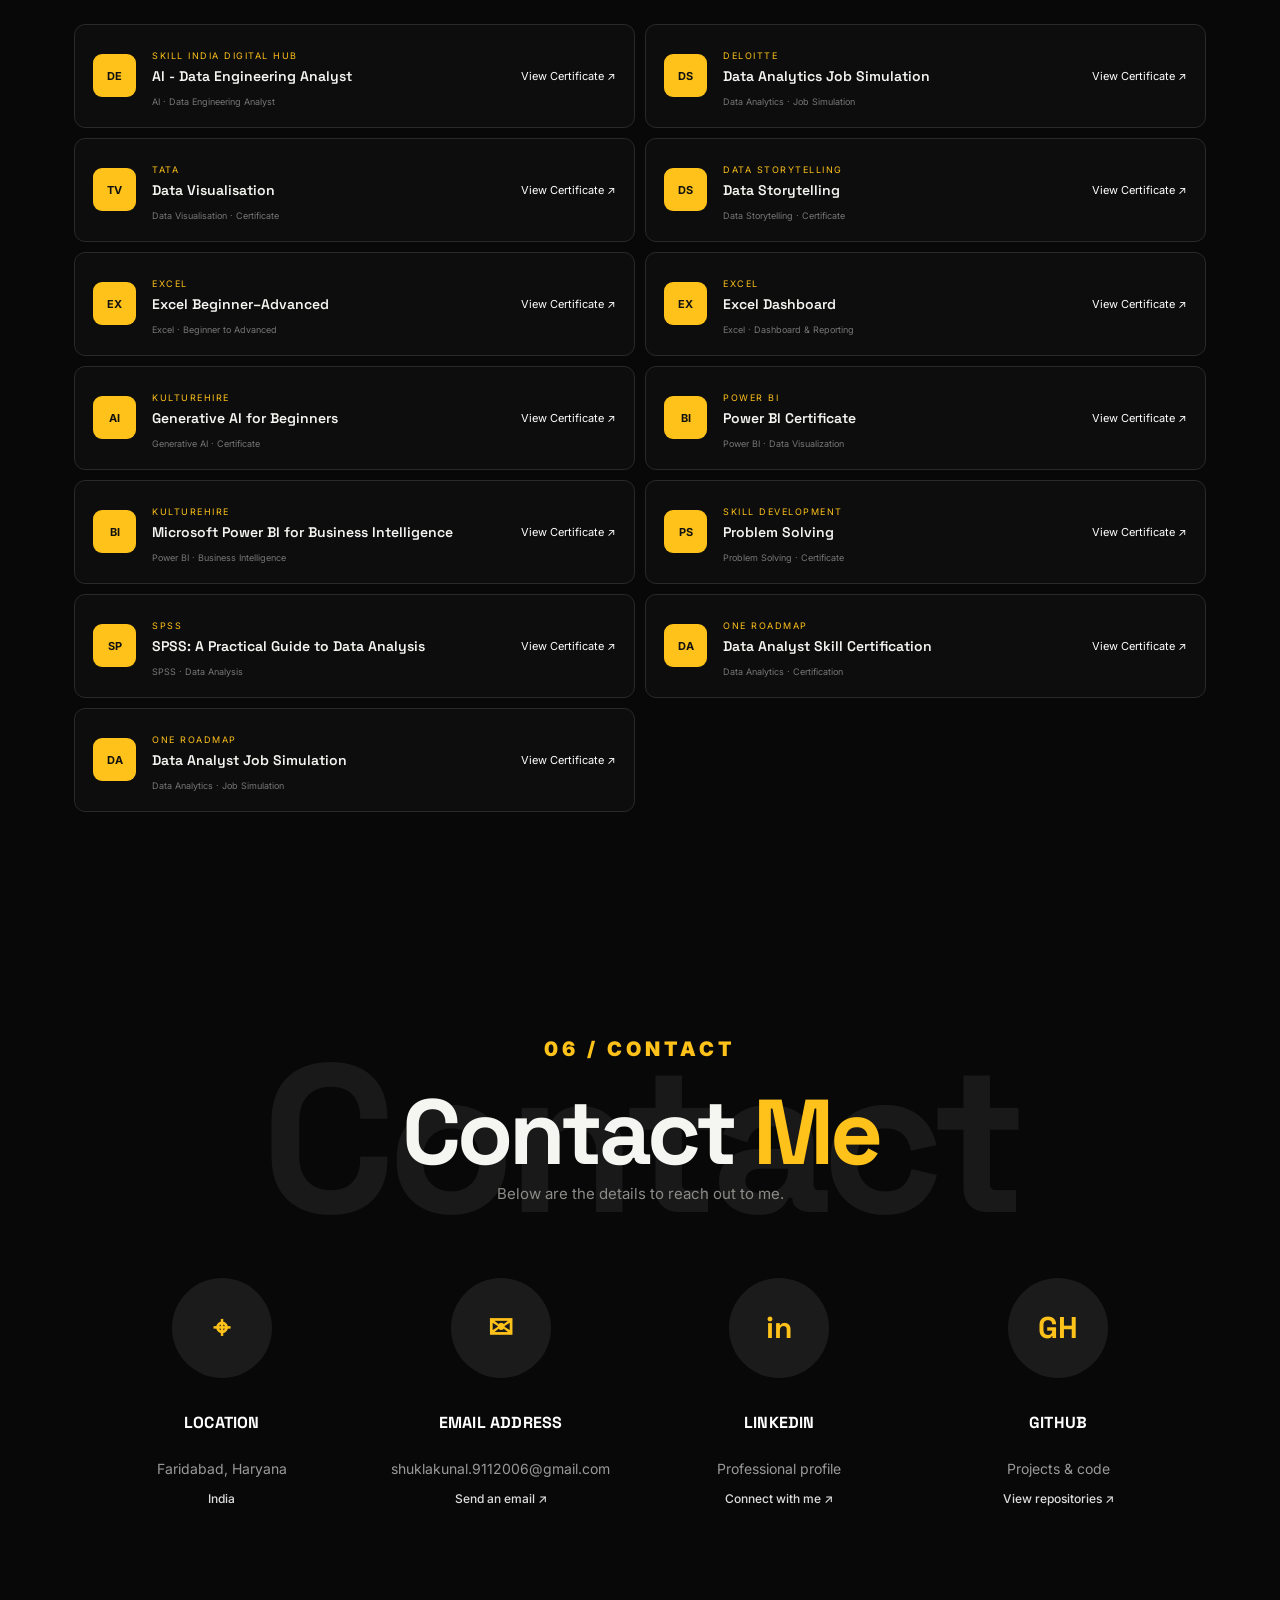
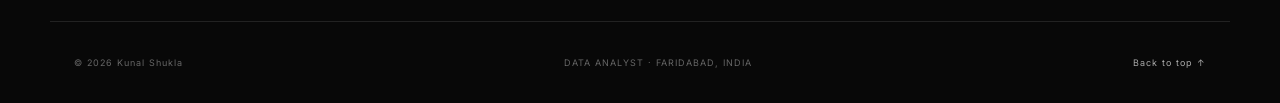
==== commit fc4ff372: "Add files via upload" ====
--- a/index.html
+++ b/index.html
@@ -6,16 +6,16 @@
 .skillsShowcaseHead h2{position:relative;z-index:2;margin:10px 0 0;font-size:clamp(3rem,6vw,4.8rem);line-height:1;font-weight:800}
 .skillsShowcaseHead p{position:relative;z-index:2;margin:30px auto 0;max-width:700px;color:rgba(255,255,255,.62);font-size:1.05rem;line-height:1.6}
 .skillsGhost{position:absolute;z-index:1;left:50%;top:8px;transform:translateX(-50%);font-size:clamp(5rem,11vw,8rem);font-weight:900;line-height:1;color:rgba(255,255,255,.065);pointer-events:none;user-select:none}
-.skillsShowcase{max-width:870px;margin:0 auto;display:grid;grid-template-columns:repeat(7,minmax(95px,1fr));gap:20px;justify-content:center}
-.skillBox{min-height:145px;background:rgba(20,20,20,.9);border:1px solid rgba(255,255,255,.035);border-radius:5px;display:flex;flex-direction:column;align-items:center;justify-content:center;gap:20px;padding:18px 10px;text-align:center;transition:transform .3s ease,border-color .3s ease,background .3s ease,box-shadow .3s ease}
-.skillBox:hover{transform:translateY(-8px);border-color:rgba(255,193,7,.35);background:rgba(27,27,27,.98);box-shadow:0 16px 35px rgba(0,0,0,.28)}
-.skillBox>img{width:52px;height:52px;object-fit:contain}
-.skillBox b{font-size:.95rem;line-height:1.2;white-space:normal}
-.dualIcons{height:52px;display:flex;align-items:center;justify-content:center;gap:6px}
-.dualIcons img{width:25px;height:25px;object-fit:contain}
-.dualIcons span{font-size:14px;color:rgba(255,255,255,.55)}
-@media(max-width:1000px){.skillsShowcase{grid-template-columns:repeat(4,minmax(120px,1fr));max-width:700px}}
-@media(max-width:650px){.skillsShowcaseSection{padding-top:80px;padding-bottom:80px}.skillsShowcaseHead{margin-bottom:42px}.skillsShowcase{grid-template-columns:repeat(2,minmax(120px,1fr));gap:14px;padding:0 8px}.skillBox{min-height:135px}.skillsShowcaseHead p{font-size:.95rem;padding:0 15px}.skillsGhost{top:16px}}
+.skillsShowcase{max-width:850px;margin:0 auto;display:flex;flex-wrap:wrap;justify-content:center;gap:20px}
+.skillBox{width:100px;min-height:145px;background:rgba(20,20,20,.92);border:1px solid rgba(255,255,255,.055);border-radius:5px;display:flex;flex-direction:column;align-items:center;justify-content:center;gap:18px;padding:18px 8px;text-align:center;transition:transform .3s ease,border-color .3s ease,background .3s ease,box-shadow .3s ease;box-sizing:border-box}
+.skillBox:hover{transform:translateY(-8px);border-color:rgba(255,193,7,.45);background:rgba(27,27,27,.98);box-shadow:0 16px 35px rgba(0,0,0,.3)}
+.skillLogo{width:54px;height:54px;display:flex;align-items:center;justify-content:center;flex:none}
+.skillLogo svg{width:52px;height:52px;display:block}
+.skillLogo .wordmark{font-weight:900;font-size:15px;letter-spacing:-.8px;line-height:1.02}
+.skillLogo .smallmark{font-weight:900;font-size:12px;line-height:1}
+.skillBox b{font-size:.92rem;line-height:1.18;white-space:normal}
+@media(max-width:1000px){.skillsShowcase{max-width:600px}.skillBox{width:110px}}
+@media(max-width:650px){.skillsShowcaseSection{padding-top:80px;padding-bottom:80px}.skillsShowcaseHead{margin-bottom:42px}.skillsShowcase{gap:14px;padding:0 8px}.skillBox{width:120px;min-height:135px}.skillsShowcaseHead p{font-size:.95rem;padding:0 15px}.skillsGhost{top:16px}}
 </style>
 </head><body>
 <div class="grain"></div><div class="glow"></div>
@@ -34,17 +34,17 @@
   <p>A showcase of my technical abilities and the tools I use to turn data into insights.</p>
 </div>
 <div class="skillsShowcase">
-  <div class="skillBox reveal"><img src="https://cdn.simpleicons.org/python/3776AB" alt="Python"><b>Python</b></div>
-  <div class="skillBox reveal"><img src="https://cdn.simpleicons.org/mysql/4479A1" alt="MySQL"><b>My SQL</b></div>
-  <div class="skillBox reveal"><img src="https://cdn.simpleicons.org/powerbi/F2C811" alt="Power BI"><b>Power BI</b></div>
-  <div class="skillBox reveal"><img src="https://cdn.simpleicons.org/microsoftexcel/217346" alt="Advanced Excel"><b>Advanced Excel</b></div>
-  <div class="skillBox reveal"><img src="https://cdn.simpleicons.org/pandas/150458" alt="Pandas"><b>Pandas</b></div>
-  <div class="skillBox reveal"><img src="https://cdn.simpleicons.org/numpy/013243" alt="NumPy"><b>NumPy</b></div>
-  <div class="skillBox reveal"><img src="https://cdn.simpleicons.org/matplotlib/11557C" alt="Matplotlib"><b>Matplotlib</b></div>
-  <div class="skillBox reveal"><img src="https://cdn.simpleicons.org/seaborn/4C72B0" alt="Seaborn"><b>Seaborn</b></div>
-  <div class="skillBox reveal"><img src="https://cdn.simpleicons.org/mongodb/47A248" alt="MongoDB"><b>MongoDB</b></div>
-  <div class="skillBox reveal"><img src="https://cdn.simpleicons.org/tableau/E97627" alt="Tableau"><b>Tableau</b></div>
-  <div class="skillBox reveal"><img src="https://cdn.simpleicons.org/git/F05032" alt="Git and GitHub"><div class="dualIcons"><img src="https://cdn.simpleicons.org/github/FFFFFF" alt="GitHub"><span>+</span><img src="https://cdn.simpleicons.org/git/F05032" alt="Git"></div><b>Git / GitHub</b></div>
+  <div class="skillBox reveal"><div class="skillLogo"><svg viewBox="0 0 64 64" aria-hidden="true"><path fill="#3776AB" d="M32 4c-14 0-13 6-13 6v8h13v3H14C6 21 4 29 4 32s2 11 10 11h6v-8s0-6 7-6h18s6 0 6-6V16s0-12-13-12h-6zm-7 7a3 3 0 1 1 0 6 3 3 0 0 1 0-6z"/><path fill="#FFD343" d="M32 60c14 0 13-6 13-6v-8H32v-3h18c8 0 10-8 10-11s-2-11-10-11h-6v8s0 6-7 6H19s-6 0-6 6v7s0 12 13 12h6zm7-7a3 3 0 1 1 0-6 3 3 0 0 1 0 6z"/></svg></div><b>Python</b></div>
+  <div class="skillBox reveal"><div class="skillLogo"><svg viewBox="0 0 64 64" aria-hidden="true"><ellipse cx="32" cy="16" rx="22" ry="8" fill="#4479A1"/><path fill="#4479A1" d="M10 16v28c0 5 10 8 22 8s22-3 22-8V16c0 5-10 8-22 8s-22-3-22-8z"/><ellipse cx="32" cy="44" rx="22" ry="8" fill="#2F5F7A"/><text x="32" y="40" text-anchor="middle" fill="white" font-size="11" font-weight="800">SQL</text></svg></div><b>My SQL</b></div>
+  <div class="skillBox reveal"><div class="skillLogo"><svg viewBox="0 0 64 64" aria-hidden="true"><rect x="7" y="32" width="11" height="25" rx="2" fill="#F2C811"/><rect x="23" y="22" width="11" height="35" rx="2" fill="#F2C811"/><rect x="39" y="10" width="11" height="47" rx="2" fill="#F2C811"/><text x="32" y="62" text-anchor="middle" fill="#F2C811" font-size="8" font-weight="900">BI</text></svg></div><b>Power BI</b></div>
+  <div class="skillBox reveal"><div class="skillLogo"><svg viewBox="0 0 64 64" aria-hidden="true"><rect x="7" y="7" width="50" height="50" rx="5" fill="#217346"/><path d="M21 20l8 11 8-11h7L33 36l11 15h-7l-8-12-8 12h-7l11-15L14 20h7z" fill="white"/></svg></div><b>Advanced<br>Excel</b></div>
+  <div class="skillBox reveal"><div class="skillLogo"><svg viewBox="0 0 64 64" aria-hidden="true"><path fill="#150458" d="M11 12h42v40H11z"/><path fill="#fff" d="M19 42V22h5v15h9v5H19zm17 0V22h5v20h-5z"/><circle cx="48" cy="18" r="5" fill="#E70488"/></svg></div><b>Pandas</b></div>
+  <div class="skillBox reveal"><div class="skillLogo"><svg viewBox="0 0 64 64" aria-hidden="true"><path fill="#013243" d="M32 5l23 13v28L32 59 9 46V18L32 5z"/><path fill="#4D77CF" d="M32 14l15 9-15 9-15-9 15-9zm0 21l15-9v18l-15 9V35z"/><path fill="#fff" d="M17 26l12 7v18l-12-7V26z"/></svg></div><b>NumPy</b></div>
+  <div class="skillBox reveal"><div class="skillLogo"><svg viewBox="0 0 64 64" aria-hidden="true"><circle cx="32" cy="32" r="25" fill="#11557C"/><path d="M14 45c8-18 16-25 24-25 6 0 10 4 12 9" fill="none" stroke="white" stroke-width="4"/><path d="M14 49c8-8 16-12 24-12 7 0 11 2 14 5" fill="none" stroke="#F0C419" stroke-width="4"/><circle cx="22" cy="28" r="3" fill="white"/><circle cx="42" cy="22" r="3" fill="white"/></svg></div><b>Matplotlib</b></div>
+  <div class="skillBox reveal"><div class="skillLogo"><svg viewBox="0 0 64 64" aria-hidden="true"><path d="M10 42c10-18 20-24 31-18 6 3 10 9 13 15" fill="none" stroke="#4C72B0" stroke-width="8" stroke-linecap="round"/><path d="M10 50c12-11 24-14 34-8" fill="none" stroke="#8DB5E3" stroke-width="5" stroke-linecap="round"/><circle cx="21" cy="28" r="5" fill="#4C72B0"/><circle cx="42" cy="24" r="5" fill="#8DB5E3"/></svg></div><b>Seaborn</b></div>
+  <div class="skillBox reveal"><div class="skillLogo"><svg viewBox="0 0 64 64" aria-hidden="true"><circle cx="32" cy="32" r="24" fill="#47A248"/><path fill="white" d="M32 13c8 7 12 13 12 20 0 11-7 18-12 18S20 44 20 33c0-7 4-13 12-20z"/><path d="M32 18v29" stroke="#47A248" stroke-width="3"/></svg></div><b>MongoDB</b></div>
+  <div class="skillBox reveal"><div class="skillLogo"><svg viewBox="0 0 64 64" aria-hidden="true"><path fill="#E97627" d="M32 7l7 13 14 7-14 7-7 13-7-13-14-7 14-7 7-13z"/><circle cx="32" cy="34" r="8" fill="white"/><text x="32" y="38" text-anchor="middle" fill="#E97627" font-size="8" font-weight="900">T</text></svg></div><b>Tableau</b></div>
+  <div class="skillBox reveal"><div class="skillLogo"><svg viewBox="0 0 64 64" aria-hidden="true"><circle cx="21" cy="32" r="11" fill="#F05032"/><circle cx="43" cy="18" r="8" fill="#F05032"/><circle cx="43" cy="46" r="8" fill="#F05032"/><path d="M27 29L37 21M27 35l10 6" stroke="white" stroke-width="5" stroke-linecap="round"/></svg></div><b>Git /<br>GitHub</b></div>
 </div>
 </section>
 
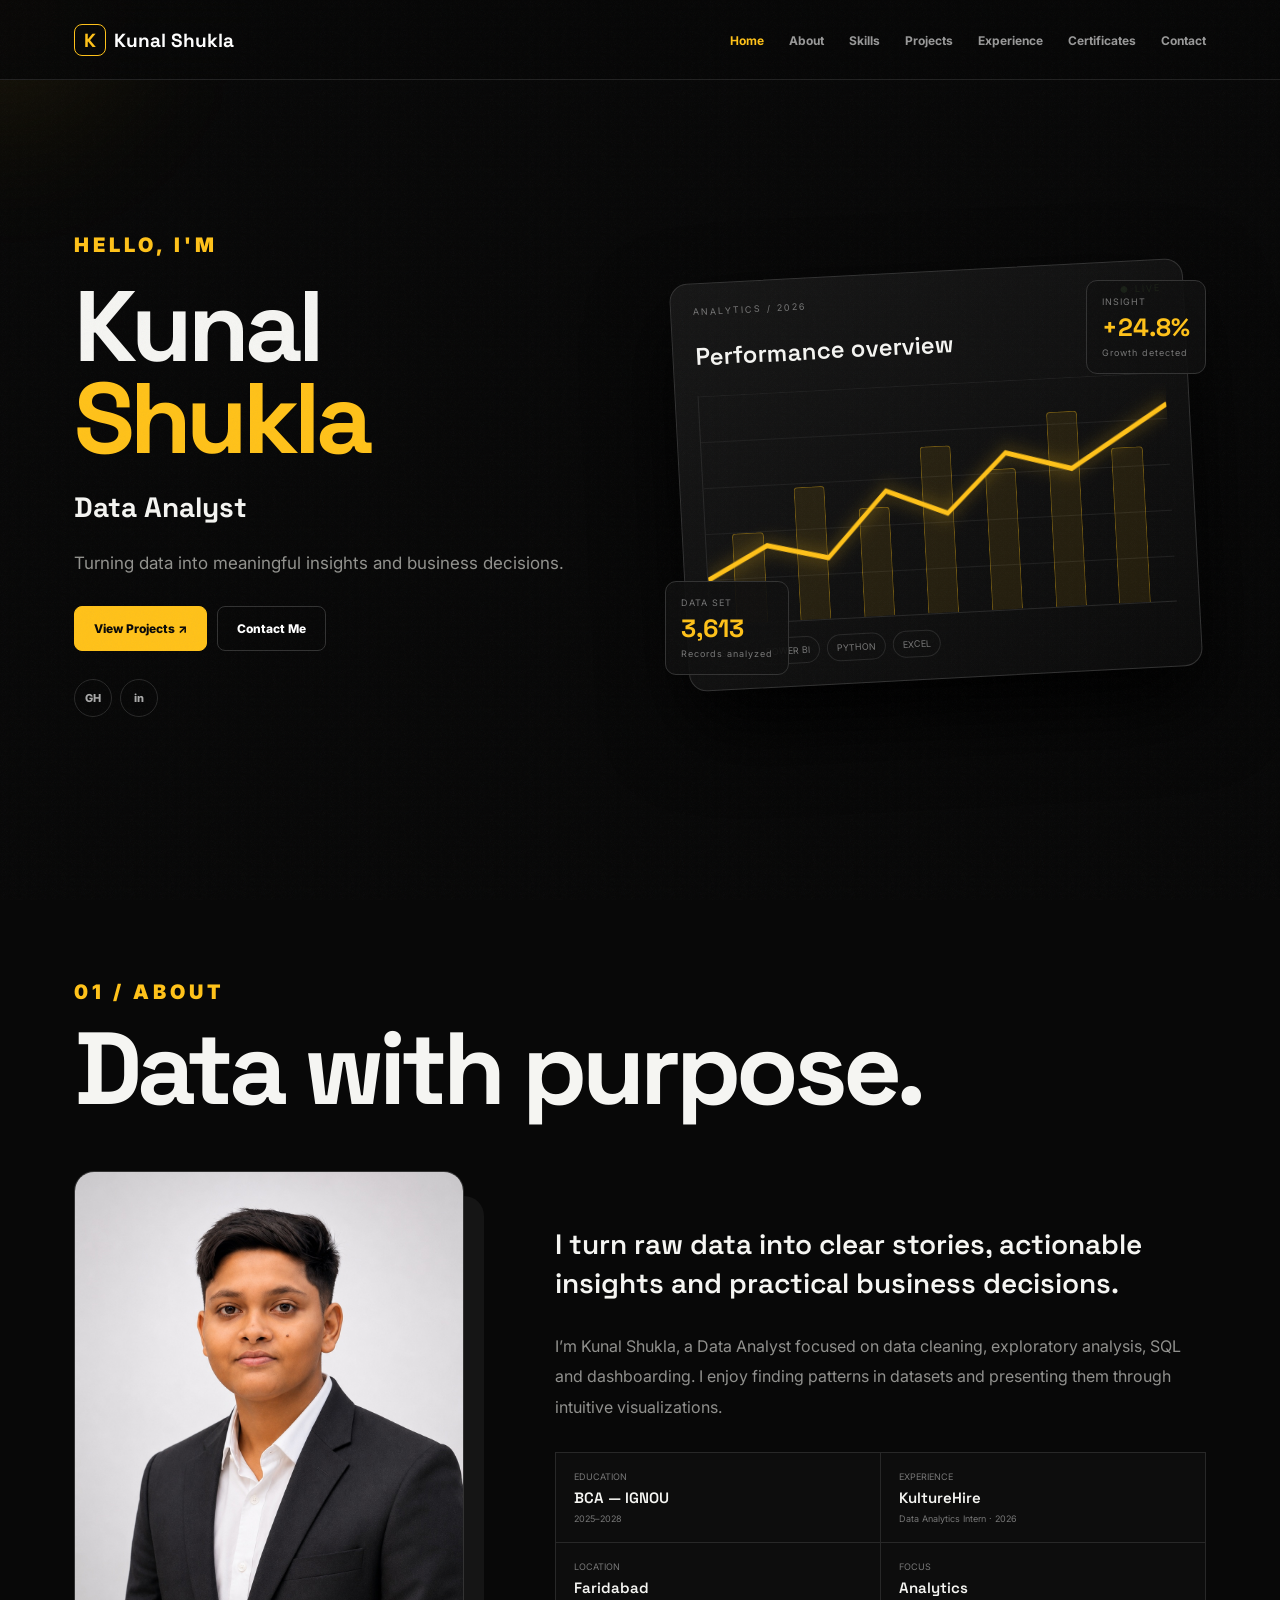
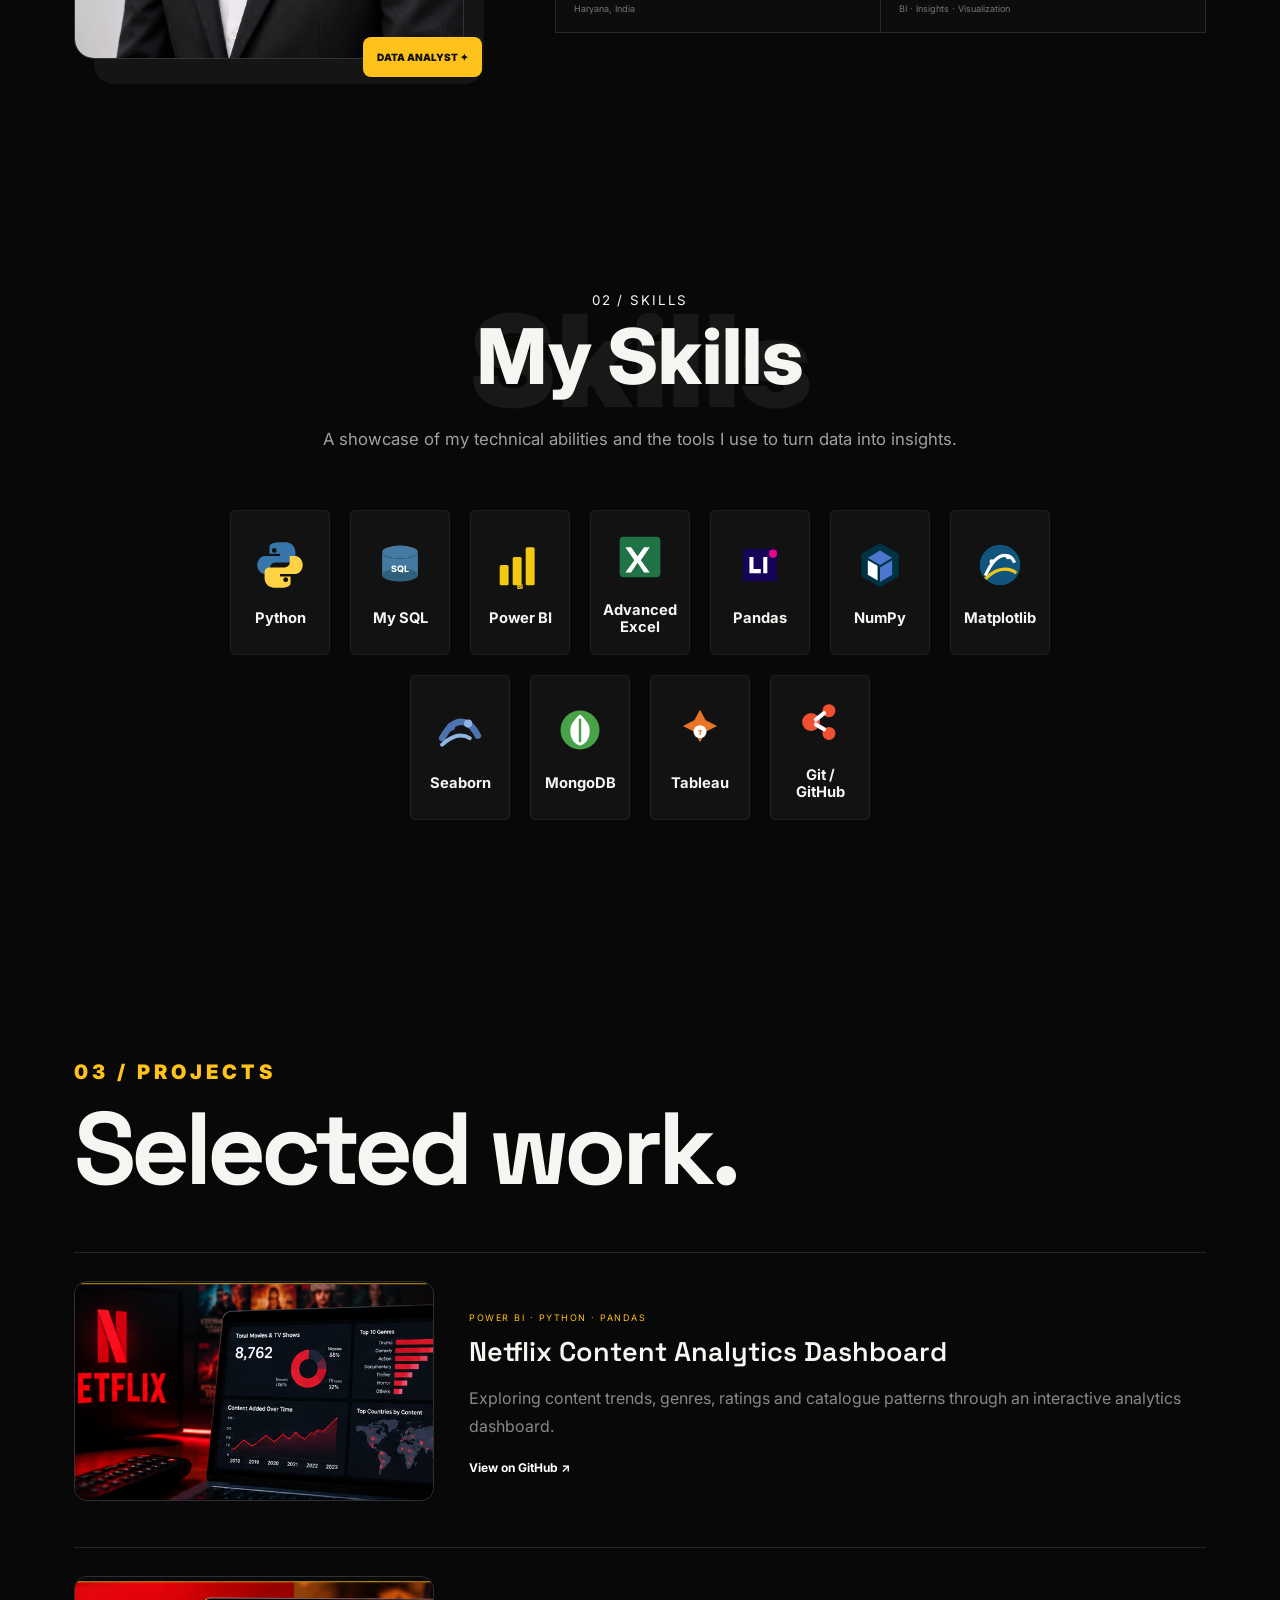
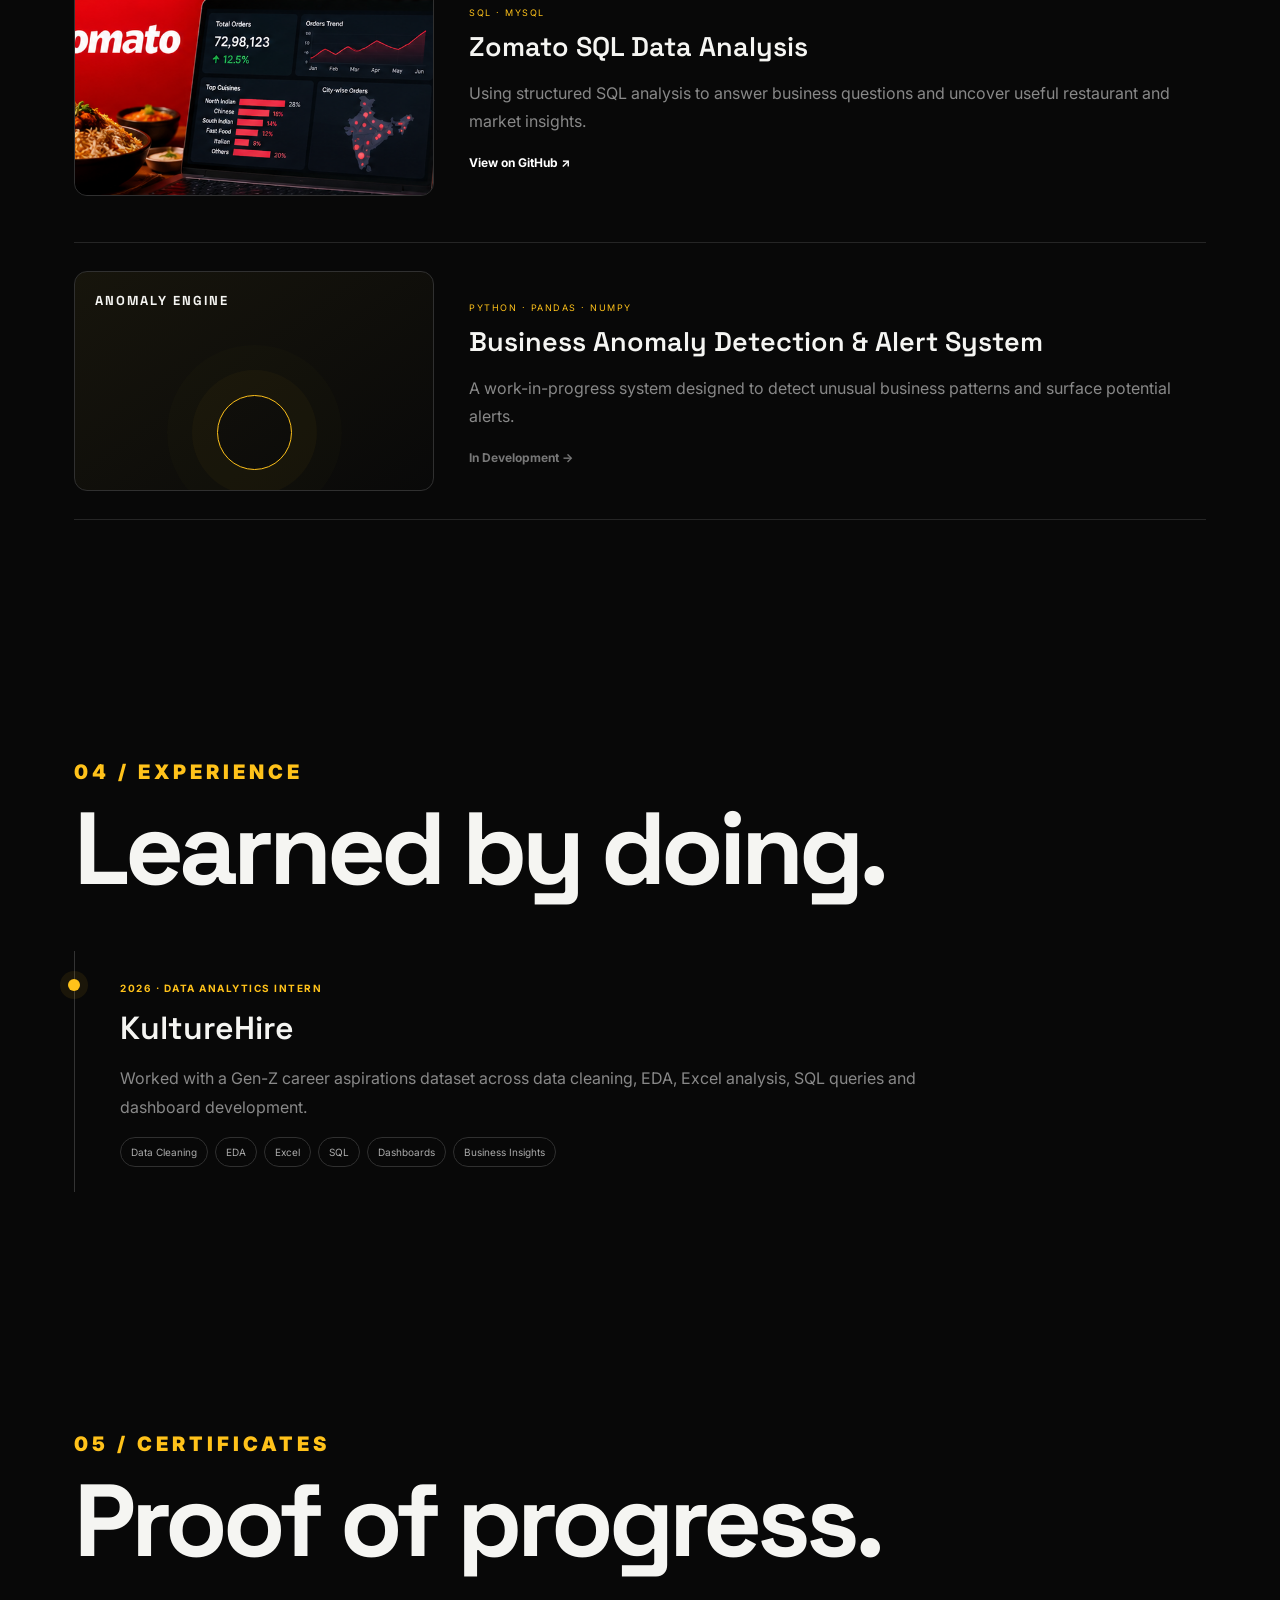
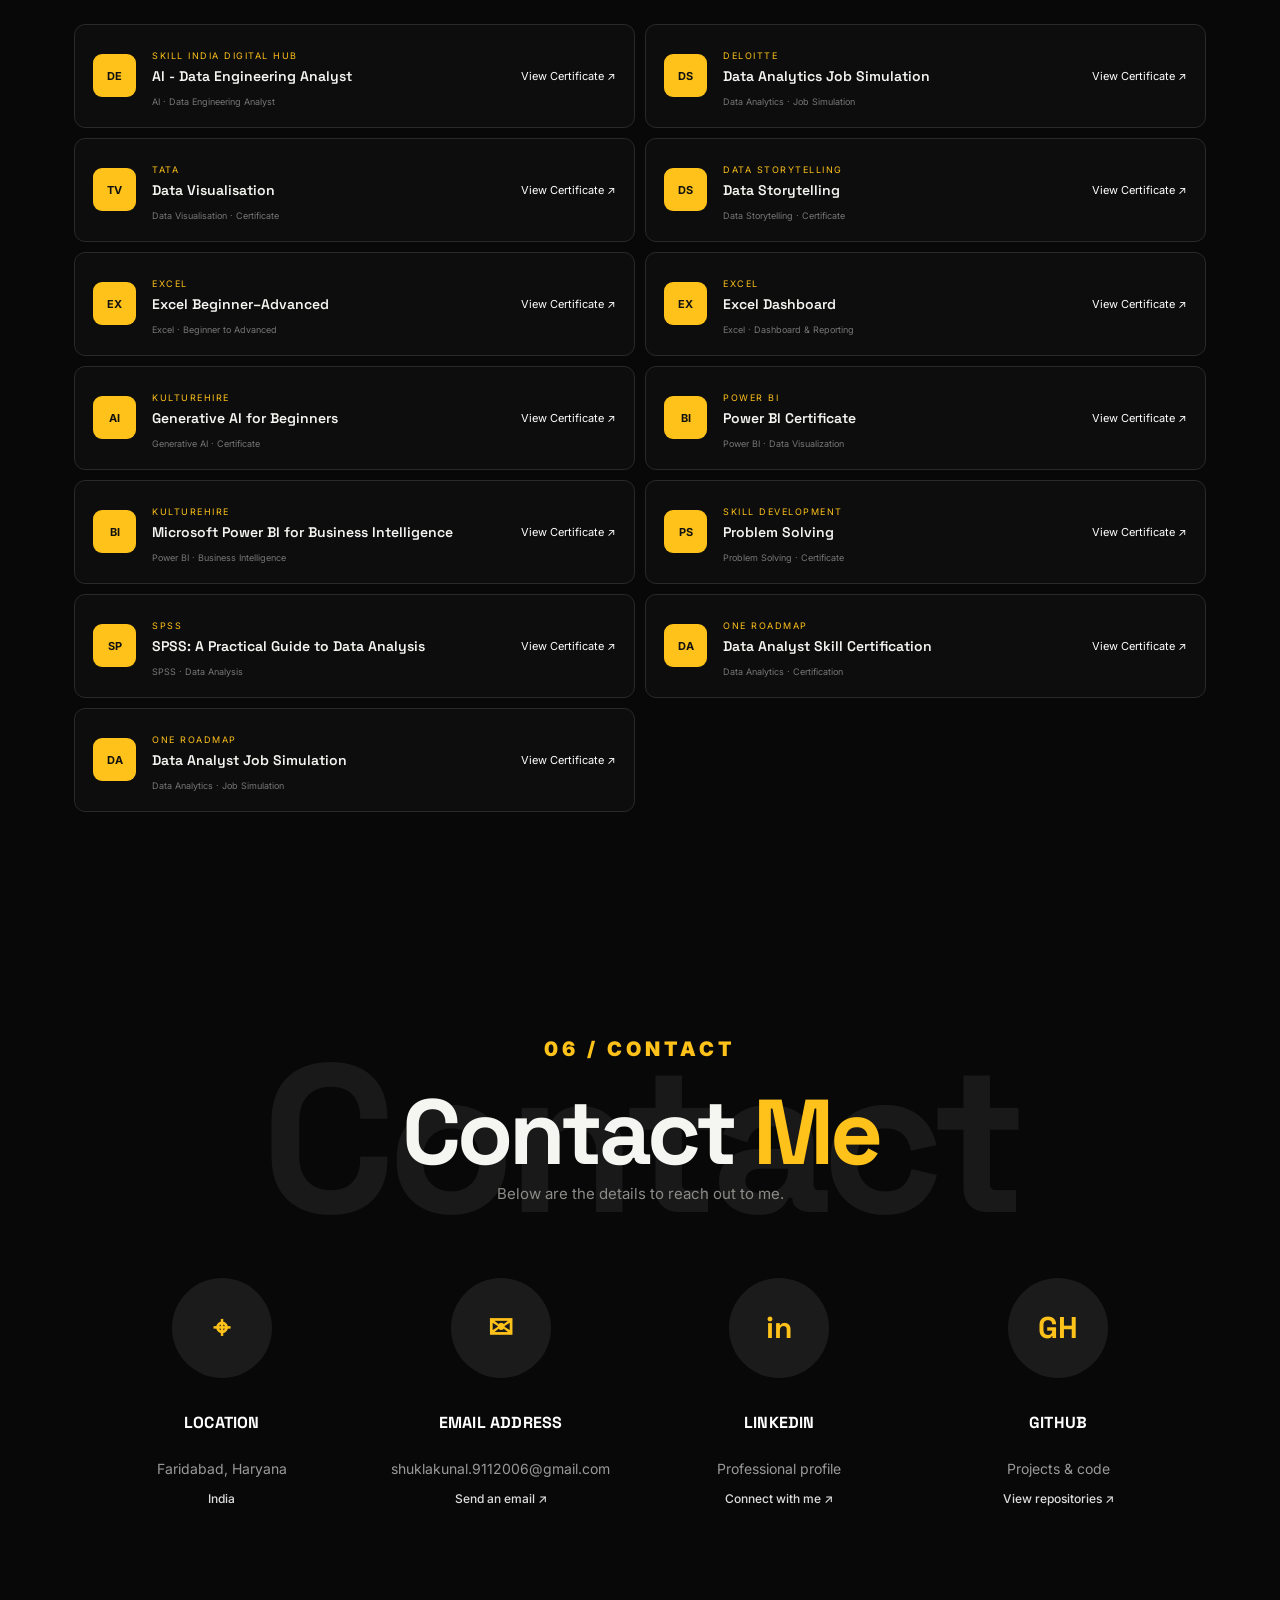
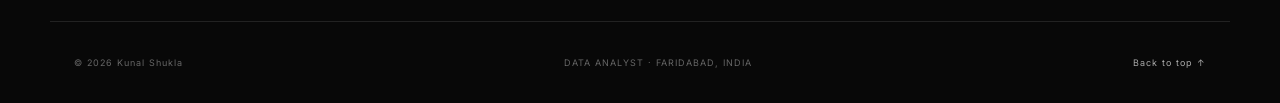
==== commit 897fd1ca: "Add files via upload" ====
--- a/index.html
+++ b/index.html
@@ -49,8 +49,8 @@
 </section>
 
 <section id="projects" class="section"><div class="head reveal"><small>03 / PROJECTS</small><h2>Selected work.</h2></div><div class="projects">
-<article class="project reveal"><div class="art net"><strong>NETFLIX</strong><div class="mini">▂▅▃▇▆▉</div></div><div><small>POWER BI · PYTHON · PANDAS</small><h3>Netflix Content Analytics Dashboard</h3><p>Exploring content trends, genres, ratings and catalogue patterns through an interactive analytics dashboard.</p><a href="https://github.com/shuklakunal9112006-da/Netflix-Content-Analytics" target="_blank">View on GitHub ↗</a></div></article>
-<article class="project reveal"><div class="art sql"><strong>ZOMATO / SQL</strong><code>SELECT insights<br>FROM dataset<br>WHERE impact = high</code></div><div><small>SQL · MYSQL</small><h3>Zomato SQL Data Analysis</h3><p>Using structured SQL analysis to answer business questions and uncover useful restaurant and market insights.</p><a href="https://github.com/shuklakunal9112006-da/Zomato-SQL-Data-Analysis" target="_blank">View on GitHub ↗</a></div></article>
+<article class="project reveal"><div class="art projectImage"><img src="netflix-project.png" alt="Netflix Content Analytics Dashboard"></div><div><small>POWER BI · PYTHON · PANDAS</small><h3>Netflix Content Analytics Dashboard</h3><p>Exploring content trends, genres, ratings and catalogue patterns through an interactive analytics dashboard.</p><a href="https://github.com/shuklakunal9112006-da/Netflix-Content-Analytics" target="_blank">View on GitHub ↗</a></div></article>
+<article class="project reveal"><div class="art projectImage"><img src="zomato-project.png" alt="Zomato SQL Data Analysis"></div><div><small>SQL · MYSQL</small><h3>Zomato SQL Data Analysis</h3><p>Using structured SQL analysis to answer business questions and uncover useful restaurant and market insights.</p><a href="https://github.com/shuklakunal9112006-da/Zomato-SQL-Data-Analysis" target="_blank">View on GitHub ↗</a></div></article>
 <article class="project reveal"><div class="art ano"><strong>ANOMALY ENGINE</strong><span class="ring"></span></div><div><small>PYTHON · PANDAS · NUMPY</small><h3>Business Anomaly Detection & Alert System</h3><p>A work-in-progress system designed to detect unusual business patterns and surface potential alerts.</p><a class="muted" href="#contact">In Development →</a></div></article>
 </div></section>
 
--- a/style.css
+++ b/style.css
@@ -1 +1,4 @@
 *{box-sizing:border-box}html{scroll-behavior:smooth}body{margin:0;background:#080808;color:#f5f5f2;font-family:Inter,sans-serif;overflow-x:hidden}.grain{position:fixed;inset:0;pointer-events:none;opacity:.04;z-index:20;background-image:url("data:image/svg+xml,%3Csvg xmlns='http://www.w3.org/2000/svg' width='180' height='180'%3E%3Cfilter id='n'%3E%3CfeTurbulence baseFrequency='.9' numOctaves='3' stitchTiles='stitch'/%3E%3C/filter%3E%3Crect width='100%25' height='100%25' filter='url(%23n)'/%3E%3C/svg%3E")}.glow{position:fixed;width:260px;height:260px;border-radius:50%;background:#ffc21a12;filter:blur(70px);pointer-events:none;transform:translate(-50%,-50%)}header{position:fixed;z-index:10;top:0;left:0;right:0;height:80px;display:flex;align-items:center;justify-content:space-between;max-width:1180px;margin:auto;padding:0 24px}header:before{content:"";position:absolute;inset:0 -100vw;background:#080808d9;backdrop-filter:blur(16px);z-index:-1;border-bottom:1px solid #222}.logo{font:700 19px "Space Grotesk";color:#fff;text-decoration:none}.logo b{display:inline-grid;place-items:center;width:32px;height:32px;border:1px solid #ffc21a;color:#ffc21a;border-radius:8px;margin-right:8px}nav{display:flex;gap:25px}nav a{color:#999;text-decoration:none;font-size:12px;font-weight:700}nav a:hover,nav a.active{color:#ffc21a}.menu{display:none;background:none;border:0;color:#fff;font-size:25px}.hero{max-width:1180px;margin:auto;min-height:860px;padding:180px 24px 90px;display:grid;grid-template-columns:1fr 1fr;align-items:center;gap:50px}.heroText>small,.head>small,.contact>div>small{color:#ffc21a;letter-spacing:4px;font-size:20px;font-weight:900}.hero h1{font:700 clamp(60px,8vw,100px)/.92 "Space Grotesk";letter-spacing:-5px;margin:24px 0}.hero h1 em,.contact h2 em{color:#ffc21a;font-style:normal}.hero h2{font:700 28px "Space Grotesk"}.hero p{max-width:500px;color:#92928e;line-height:1.8;font-size:17px}.buttons{display:flex;gap:10px;margin:28px 0}.btn{display:inline-flex;align-items:center;gap:15px;padding:14px 19px;border:1px solid #ffc21a;background:#ffc21a;color:#0a0a0a;border-radius:8px;font-weight:800;font-size:12px;text-decoration:none;cursor:pointer}.btn:hover{transform:translateY(-3px);box-shadow:0 15px 35px #ffc21a22}.outline{background:transparent;color:#fff;border-color:#333}.social{display:flex;gap:8px}.social a{display:grid;place-items:center;width:38px;height:38px;border:1px solid #292929;border-radius:50%;color:#aaa;text-decoration:none;font-size:11px;font-weight:800}.visual{height:550px;position:relative;display:grid;place-items:center}.dash{width:min(560px,95%);background:linear-gradient(145deg,#171717,#0c0c0c);border:1px solid #333;border-radius:18px;padding:22px;transform:rotate(-3deg);box-shadow:0 35px 80px #000;animation:float 5s ease-in-out infinite}.dash .top{font-size:9px;letter-spacing:2px;color:#777;display:flex;justify-content:space-between}.dash .top i{color:#8bd16a;font-style:normal}.dash h3{font:600 24px "Space Grotesk"}.chart{height:230px;border-left:1px solid #292929;border-bottom:1px solid #292929;position:relative;overflow:hidden}.chart:before{content:"";position:absolute;inset:0;background:linear-gradient(#202020 1px,transparent 1px);background-size:100% 46px}.bars{position:absolute;inset:15px 10px 0;display:flex;align-items:end;justify-content:space-around}.bars i{width:7%;background:#ffc21a18;border:1px solid #ffc21a55;border-bottom:0;border-radius:4px 4px 0 0}.bars i:nth-child(1){height:42%}.bars i:nth-child(2){height:62%}.bars i:nth-child(3){height:51%}.bars i:nth-child(4){height:78%}.bars i:nth-child(5){height:66%}.bars i:nth-child(6){height:91%}.bars i:nth-child(7){height:73%}.chart svg{position:absolute;inset:0;width:100%;height:100%}.chart polyline{fill:none;stroke:#ffc21a;stroke-width:4;filter:drop-shadow(0 0 7px #ffc21a88)}.chips{display:flex;gap:7px;flex-wrap:wrap;margin-top:15px}.chips span{font-size:9px;color:#777;border:1px solid #292929;border-radius:20px;padding:7px 9px}.card{position:absolute;background:#101010e8;border:1px solid #333;border-radius:11px;padding:15px;z-index:2}.stat small,.stat span{display:block;font-size:9px;color:#777;letter-spacing:1px}.stat b{display:block;color:#ffc21a;font:700 25px "Space Grotesk";margin:4px 0}.one{right:0;top:80px;animation:float 4s 1s infinite}.two{left:0;bottom:75px;animation:float 4.5s infinite}.section{max-width:1180px;margin:auto;padding:120px 24px}.head{margin-bottom:55px}.head h2{font:700 clamp(72px,8vw,108px)/.92 "Space Grotesk";letter-spacing:-5px;margin:18px 0}.about{display:grid;grid-template-columns:.75fr 1.25fr;gap:90px;align-items:center}.photo{position:relative;max-width:390px;margin:auto}.photo img{display:block;width:100%;aspect-ratio:4/5;object-fit:cover;border-radius:20px;border:1px solid #333;box-shadow:20px 25px 0 #151515;transition:.5s}.photo:hover img{transform:scale(1.025)}.photo label{position:absolute;right:-18px;bottom:-18px;background:#ffc21a;color:#111;padding:14px;border-radius:8px;font-size:10px;font-weight:900}.copy .lead{font:600 28px/1.4 "Space Grotesk"}.copy>p:not(.lead){color:#90908d;line-height:1.9}.info{display:grid;grid-template-columns:1fr 1fr;gap:1px;background:#282828;border:1px solid #282828;margin-top:30px}.info div{background:#0d0d0d;padding:18px}.info small,.info span{display:block;color:#777;font-size:9px}.info b{display:block;margin:6px 0;font:600 15px "Space Grotesk"}.skills{display:grid;grid-template-columns:repeat(4,1fr);gap:10px}.skill{min-height:145px;border:1px solid #252525;background:#0d0d0d;padding:19px;display:flex;flex-direction:column;justify-content:space-between;transition:.3s}.skill:hover{border-color:#ffc21a;transform:translateY(-5px)}.skill small{color:#ffc21a}.skill b{font:600 19px "Space Grotesk"}.skill span{font-size:10px;color:#777}.projects{display:grid;gap:18px}.project{display:grid;grid-template-columns:360px 1fr;gap:35px;align-items:center;border-top:1px solid #252525;padding:28px 0}.project:last-child{border-bottom:1px solid #252525}.art{height:220px;border:1px solid #303030;border-radius:13px;background:#111;padding:20px;display:flex;flex-direction:column;justify-content:space-between;overflow:hidden;position:relative}.art strong{font:700 13px "Space Grotesk";letter-spacing:2px}.net{background:linear-gradient(145deg,#17120a,#090909)}.mini{font-size:55px;color:#ffc21a;letter-spacing:8px}.sql code{color:#ffc21a;font:12px/2 monospace}.ano{background:linear-gradient(145deg,#17150c,#090909)}.ring{width:75px;height:75px;border:1px solid #ffc21a;border-radius:50%;align-self:center;box-shadow:0 0 0 25px #ffc21a08,0 0 0 50px #ffc21a03;animation:ping 2s infinite}.project small,.cert small{color:#ffc21a;letter-spacing:1.5px;font-size:9px}.project h3{font:600 27px "Space Grotesk";margin:9px 0}.project p{color:#888;line-height:1.7}.project a,.links a{color:#fff;text-decoration:none;font-size:12px;font-weight:700}.project a:hover,.links a:hover{color:#ffc21a}.muted{color:#777!important}.timeline{border-left:1px solid #333;padding:25px 0 25px 45px;position:relative;max-width:850px}.timeline:before{content:"";position:absolute;width:12px;height:12px;border-radius:50%;background:#ffc21a;left:-7px;top:28px;box-shadow:0 0 0 8px #ffc21a14}.timeline>b{color:#ffc21a;font-size:10px;letter-spacing:1.5px}.timeline h3{font:600 32px "Space Grotesk";margin:12px 0}.timeline p{color:#888;line-height:1.8}.tags{display:flex;flex-wrap:wrap;gap:7px}.tags i{font-style:normal;border:1px solid #303030;padding:8px 10px;border-radius:20px;color:#aaa;font-size:10px}.certs{display:grid;grid-template-columns:1fr 1fr;gap:10px}.cert{display:grid;grid-template-columns:45px 1fr auto;align-items:center;gap:14px;padding:18px;border:1px solid #292929;background:#0d0d0d;border-radius:11px;transition:.3s}.cert:hover{border-color:#ffc21a;transform:translateY(-3px)}.cert>b{display:grid;place-items:center;width:43px;height:43px;border-radius:9px;background:#ffc21a;color:#111;font-size:11px}.cert h3{font:600 14px "Space Grotesk";margin:4px 0}.cert span{font-size:9px;color:#777}.cert>a{color:#fff;text-decoration:none;font-size:11px}.contactRedesign{display:block;text-align:center;position:relative;overflow:hidden;padding-top:105px;padding-bottom:110px}.contactTitle{position:relative;max-width:900px;margin:0 auto 70px}.contactTitle>small{display:block;color:#ffc21a;letter-spacing:4px;font-size:15px;font-weight:900;position:relative;z-index:2}.contactTitle .contactWord{position:absolute;left:50%;top:18px;transform:translateX(-50%);font:800 clamp(100px,18vw,210px)/.8 "Space Grotesk";letter-spacing:-9px;color:#191919;white-space:nowrap;pointer-events:none}.contactTitle h2{position:relative;z-index:1;font:700 clamp(64px,8vw,92px)/.95 "Space Grotesk";letter-spacing:-4px;margin:28px 0 8px}.contactTitle h2 em{color:#ffc21a;font-style:normal}.contactTitle p{position:relative;z-index:1;color:#8b8b87;margin:0;font-size:15px}.contactGrid{display:grid;grid-template-columns:repeat(4,1fr);gap:35px;max-width:1080px;margin:auto}.contactCard{display:flex;flex-direction:column;align-items:center;text-decoration:none;color:#fff;padding:5px 10px;transition:.35s}.contactCard:hover{transform:translateY(-8px)}.contactIcon{width:100px;height:100px;border-radius:50%;display:grid;place-items:center;background:#1b1b1b;color:#ffc21a;font:700 30px "Space Grotesk";margin-bottom:34px;transition:.35s}.contactCard:hover .contactIcon{background:#ffc21a;color:#111;box-shadow:0 0 0 10px #ffc21a12,0 20px 45px #000}.contactCard h3{font:700 16px "Space Grotesk";margin:0 0 25px;letter-spacing:.2px}.contactCard span{color:#999;text-align:center;line-height:1.6;font-size:14px;min-height:23px}.contactCard b{color:#ddd;font-size:12px;margin-top:10px;font-weight:500}.contactCard:hover b{color:#ffc21a}footer{max-width:1180px;margin:auto;padding:35px 24px;border-top:1px solid #222;display:flex;justify-content:space-between;color:#666;font-size:9px;letter-spacing:1px}footer a{color:#aaa;text-decoration:none}.reveal{opacity:0;transform:translateY(28px);transition:.8s ease}.reveal.show{opacity:1;transform:none}@keyframes float{50%{transform:translateY(-12px) rotate(-2deg)}}@keyframes ping{50%{box-shadow:0 0 0 35px #ffc21a06,0 0 0 70px #ffc21a02}}@media(max-width:850px){nav{gap:13px}.hero{grid-template-columns:1fr}.about{grid-template-columns:1fr;gap:55px}.skills{grid-template-columns:repeat(3,1fr)}.certs{grid-template-columns:1fr}}@media(max-width:650px){header{height:68px}.menu{display:block}nav{display:none;position:absolute;top:68px;left:15px;right:15px;padding:20px;background:#101010f5;border:1px solid #292929;border-radius:12px;flex-direction:column}header.open nav{display:flex}.hero{padding-top:120px}.hero h1{font-size:64px}.visual{height:390px}.dash{width:96%}.chart{height:160px}.card{transform:scale(.8)}.one{right:-10px;top:20px}.two{left:-10px;bottom:30px}.section{padding:85px 20px}.skills{grid-template-columns:1fr 1fr}.info{grid-template-columns:1fr}.project{grid-template-columns:1fr}.art{height:190px}.timeline{padding-left:25px}.head h2{font-size:72px}.contactTitle h2{font-size:64px}.contactGrid{grid-template-columns:1fr 1fr;gap:40px 15px}.contactIcon{width:82px;height:82px;font-size:24px;margin-bottom:22px}.contactCard h3{font-size:13px;margin-bottom:12px}.contactCard span{font-size:11px}.contactTitle .contactWord{font-size:105px;letter-spacing:-6px}.contactTitle{margin-bottom:55px}footer{flex-direction:column;gap:12px}}
+
+.projectImage{padding:0;background:#0b0b0b}
+.projectImage img{width:100%;height:100%;display:block;object-fit:cover;border-radius:12px}
